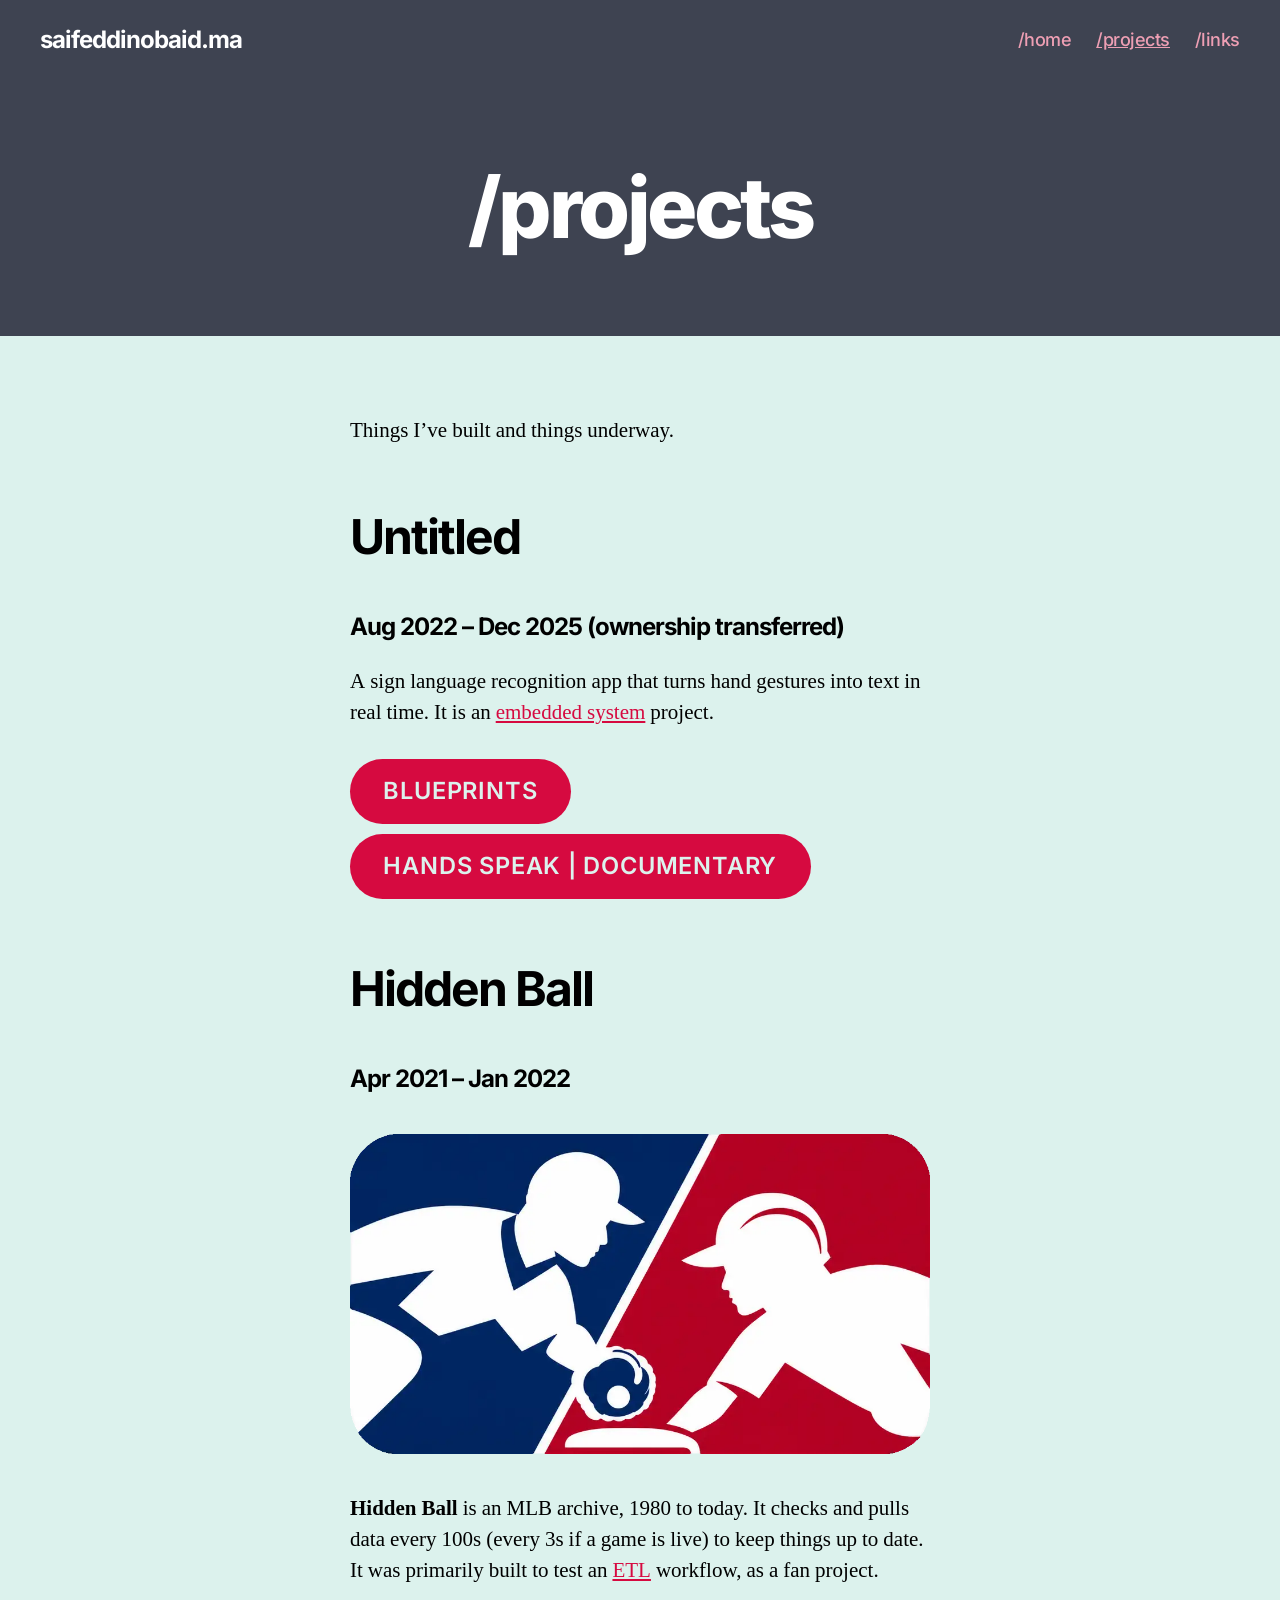
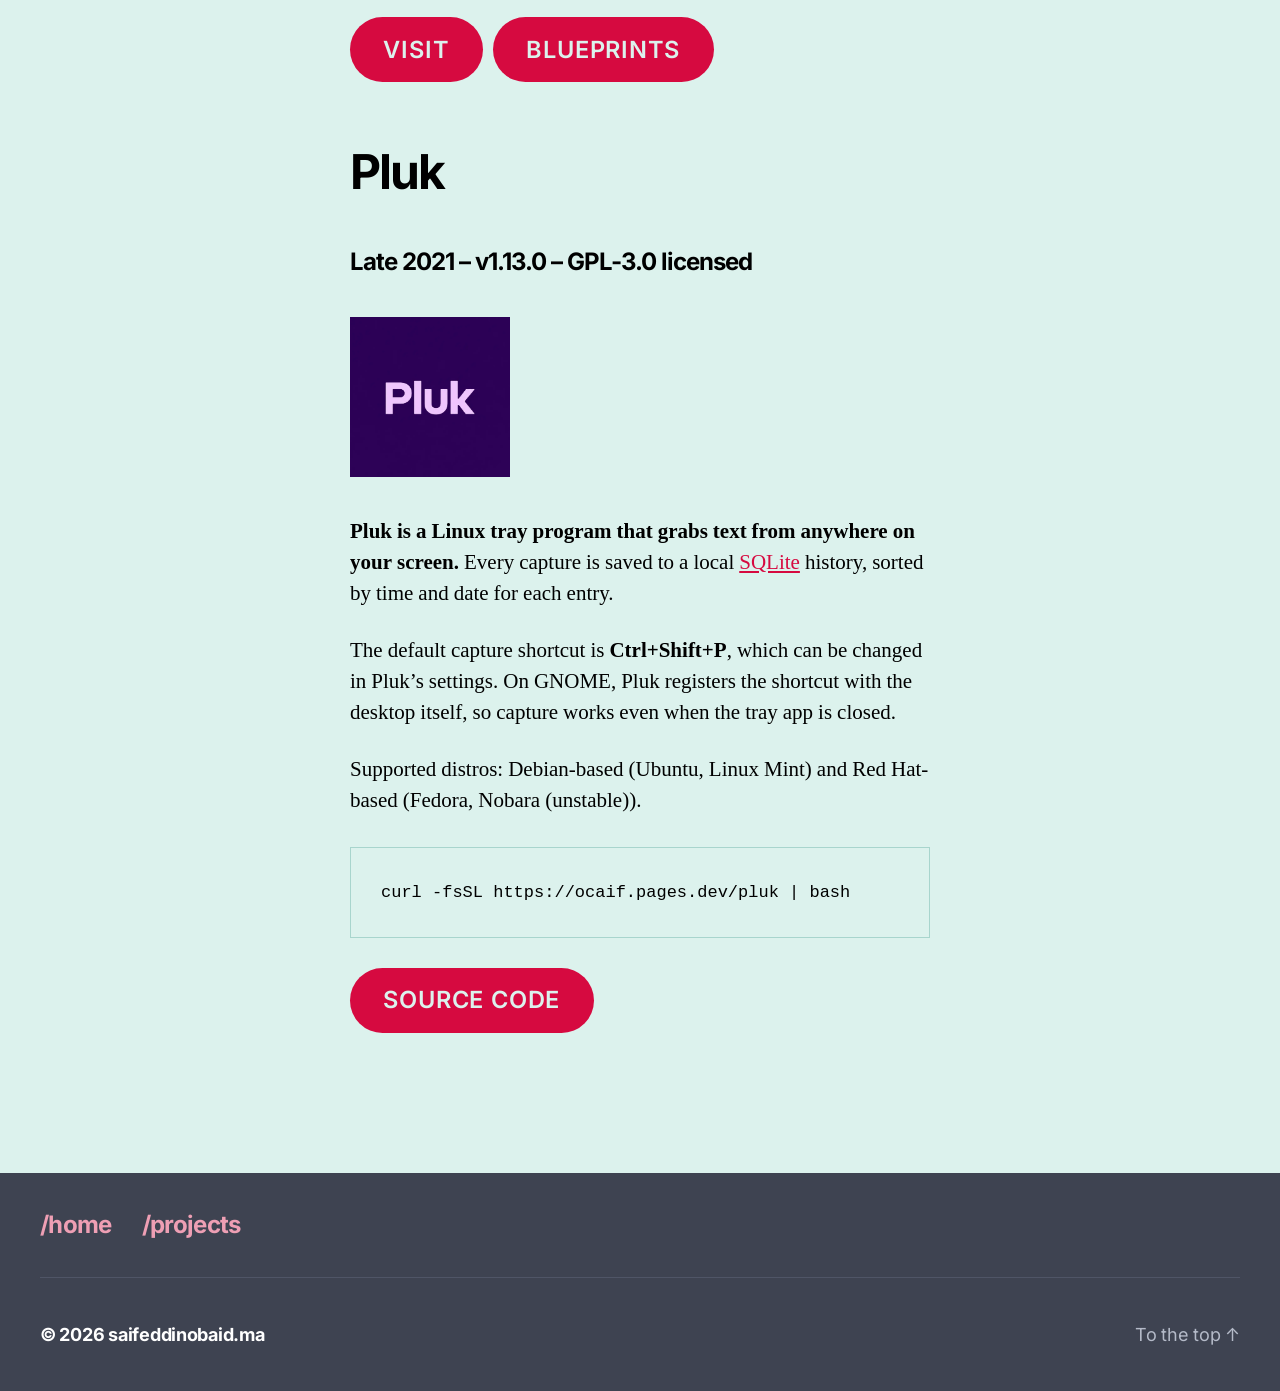
==== projects/index.html @ 9b4e9ee8 "Update index.html" ====
<!DOCTYPE html>

<html class="no-js" lang="en-US">

	<head>

		<meta charset="UTF-8">
		<meta name="viewport" content="width=device-width, initial-scale=1.0" >
		<meta name="description" content="Things osaif has built and things underway.">

		<title>/projects &#8211; osaif</title>

		<link rel="icon" type="image/webp" href="../assets/logo.webp">
		<link rel="apple-touch-icon" href="../assets/logo.webp">

		<link rel="stylesheet" href="../assets/tt/style.css" media="all">
		<link rel="stylesheet" href="../assets/tt/inline.css">
		<link rel="stylesheet" href="../assets/tt/extras.css">
		<link rel="stylesheet" href="../assets/tt/print.css" media="print">
		<script src="../assets/tt/index.js" defer></script>
		<script>document.documentElement.className = document.documentElement.className.replace( 'no-js', 'js' );</script>

	</head>

	<body class="wp-singular page-template-default page custom-background singular missing-post-thumbnail has-no-pagination not-showing-comments footer-top-visible">

		<a class="skip-link screen-reader-text" href="#site-content">Skip to the content</a>
		<header id="site-header" class="header-footer-group" role="banner">

			<div class="header-inner section-inner">

				<div class="header-titles-wrapper">

					<div class="header-titles">

						<div class="site-title faux-heading"><a href="/">saifeddinobaid.ma</a></div>
					</div><!-- .header-titles -->

					<button class="toggle nav-toggle mobile-nav-toggle" data-toggle-target=".menu-modal" data-toggle-body-class="showing-menu-modal" aria-expanded="false" data-set-focus=".close-nav-toggle">
						<span class="toggle-inner">
							<span class="toggle-icon">
								<svg class="svg-icon" aria-hidden="true" role="img" focusable="false" xmlns="http://www.w3.org/2000/svg" width="26" height="7" viewbox="0 0 26 7"><path fill-rule="evenodd" d="M332.5,45 C330.567003,45 329,43.4329966 329,41.5 C329,39.5670034 330.567003,38 332.5,38 C334.432997,38 336,39.5670034 336,41.5 C336,43.4329966 334.432997,45 332.5,45 Z M342,45 C340.067003,45 338.5,43.4329966 338.5,41.5 C338.5,39.5670034 340.067003,38 342,38 C343.932997,38 345.5,39.5670034 345.5,41.5 C345.5,43.4329966 343.932997,45 342,45 Z M351.5,45 C349.567003,45 348,43.4329966 348,41.5 C348,39.5670034 349.567003,38 351.5,38 C353.432997,38 355,39.5670034 355,41.5 C355,43.4329966 353.432997,45 351.5,45 Z" transform="translate(-329 -38)" /></svg>
							</span>
							<span class="toggle-text">Menu</span>
						</span>
					</button><!-- .nav-toggle -->

				</div><!-- .header-titles-wrapper -->

				<div class="header-navigation-wrapper">

					<nav class="primary-menu-wrapper" aria-label="Horizontal" role="navigation">

						<ul class="primary-menu reset-list-style">

							<li class="page_item"><a href="/">/home</a></li>
							<li class="page_item current_page_item current-menu-item"><a href="/projects/" aria-current="page">/projects</a></li>
							<li class="page_item"><a href="/media/">/links</a></li>

						</ul>

					</nav><!-- .primary-menu-wrapper -->

				</div><!-- .header-navigation-wrapper -->

			</div><!-- .header-inner -->

		</header><!-- #site-header -->


<div class="menu-modal cover-modal header-footer-group" data-modal-target-string=".menu-modal">

	<div class="menu-modal-inner modal-inner">

		<div class="menu-wrapper section-inner">

			<div class="menu-top">

				<button class="toggle close-nav-toggle fill-children-current-color" data-toggle-target=".menu-modal" data-toggle-body-class="showing-menu-modal" aria-expanded="false" data-set-focus=".menu-modal">
					<span class="toggle-text">Close Menu</span>
					<svg class="svg-icon" aria-hidden="true" role="img" focusable="false" xmlns="http://www.w3.org/2000/svg" width="16" height="16" viewbox="0 0 16 16"><polygon fill="" fill-rule="evenodd" points="6.852 7.649 .399 1.195 1.445 .149 7.899 6.602 14.352 .149 15.399 1.195 8.945 7.649 15.399 14.102 14.352 15.149 7.899 8.695 1.445 15.149 .399 14.102" /></svg>
				</button><!-- .nav-toggle -->

				<nav class="mobile-menu" aria-label="Mobile" role="navigation">

					<ul class="modal-menu reset-list-style">

						<li class="page_item"><div class="ancestor-wrapper"><a href="/">/home</a></div></li>
						<li class="page_item current_page_item current-menu-item"><div class="ancestor-wrapper"><a href="/projects/" aria-current="page">/projects</a></div></li>
						<li class="page_item"><div class="ancestor-wrapper"><a href="/media/">/links</a></div></li>

					</ul>

				</nav>

			</div><!-- .menu-top -->

			<div class="menu-bottom">
			</div><!-- .menu-bottom -->

		</div><!-- .menu-wrapper -->

	</div><!-- .menu-modal-inner -->

</div><!-- .menu-modal -->

<main id="site-content" role="main">

<article class="page type-page status-publish hentry" id="post-projects">

<header class="entry-header has-text-align-center header-footer-group">

	<div class="entry-header-inner section-inner medium">

		<h1 class="entry-title">/projects</h1>
	</div><!-- .entry-header-inner -->

</header><!-- .entry-header -->

	<div class="post-inner thin ">

		<div class="entry-content">

<p class="wp-block-paragraph">Things I&#8217;ve built and things underway.</p>

<h2 class="wp-block-heading" id="untitled">Untitled</h2>

<h5 class="wp-block-heading">Aug 2022 &#8211; Dec 2025 (ownership transferred)</h5>

<p class="wp-block-paragraph">A sign language recognition app that turns hand gestures into text in real time. It is an <a href="https://en.wikipedia.org/wiki/Embedded_system" target="_blank" rel="noreferrer noopener">embedded system</a> project.</p>

<div class="wp-block-buttons">
<div class="wp-block-button"><a class="wp-block-button__link wp-element-button" href="../assets/f/B.html">Blueprints</a></div>
<div class="wp-block-button"><a class="wp-block-button__link wp-element-button" href="https://youtu.be/bDA9YrBLFKk" target="_blank" rel="noreferrer noopener">Hands Speak | Documentary</a></div>
</div>

<h2 class="wp-block-heading" id="hidden-ball">Hidden Ball</h2>

<h5 class="wp-block-heading">Apr 2021 &#8211; Jan 2022</h5>

<figure class="wp-block-image size-large"><img decoding="async" width="1016" height="561" src="../assets/hiddenball.webp" alt="Hidden Ball" /></figure>

<p class="wp-block-paragraph"><strong>Hidden Ball</strong> is an MLB archive, 1980 to today. It checks and pulls data every 100s (every 3s if a game is live) to keep things up to date. It was primarily built to test an <a href="https://en.wikipedia.org/wiki/Extract,_transform,_load" target="_blank" rel="noreferrer noopener">ETL</a> workflow, as a fan project.</p>

<div class="wp-block-buttons">
<div class="wp-block-button"><a class="wp-block-button__link wp-element-button" href="https://hiddenball.pages.dev/" target="_blank" rel="noreferrer noopener">Visit</a></div>
<div class="wp-block-button"><a class="wp-block-button__link wp-element-button" href="../assets/hb/728829.html">Blueprints</a></div>
</div>

<h2 class="wp-block-heading" id="pluk">Pluk</h2>

<h5 class="wp-block-heading">Late 2021 &#8211; v1.13.0 &#8211; GPL-3.0 licensed</h5>

<figure class="wp-block-image size-large" style="text-align:center"><img decoding="async" width="1019" height="1019" src="../assets/pluk.webp" alt="Pluk" style="width:16rem;max-width:100%;height:auto" /></figure>

<p class="wp-block-paragraph"><strong>Pluk is a Linux tray program that grabs text from anywhere on your screen.</strong> Every capture is saved to a local <a href="https://en.wikipedia.org/wiki/SQLite" target="_blank" rel="noreferrer noopener">SQLite</a> history, sorted by time and date for each entry.</p>

<p class="wp-block-paragraph">The default capture shortcut is <strong>Ctrl+Shift+P</strong>, which can be changed in Pluk&#8217;s settings. On GNOME, Pluk registers the shortcut with the desktop itself, so capture works even when the tray app is closed.</p>

<p class="wp-block-paragraph">Supported distros: Debian-based (Ubuntu, Linux Mint) and Red Hat-based (Fedora, Nobara (unstable)).</p>

<pre class="wp-block-code"><code>curl -fsSL https://ocaif.pages.dev/pluk | bash</code></pre>

<div class="wp-block-buttons">
<div class="wp-block-button"><a class="wp-block-button__link wp-element-button" href="../assets/c/Pluk-1.13.0.zip">Source code</a></div>
</div>

		</div><!-- .entry-content -->

	</div><!-- .post-inner -->

	<div class="section-inner">
	</div><!-- .section-inner -->

</article><!-- .post -->

</main><!-- #site-content -->


	<div class="footer-nav-widgets-wrapper header-footer-group">

		<div class="footer-inner section-inner">

			<div class="footer-top has-footer-menu">

				<nav aria-label="Footer" role="navigation" class="footer-menu-wrapper">

					<ul class="footer-menu reset-list-style">
						<li class="menu-item"><a href="/">/home</a></li>
						<li class="menu-item"><a href="/projects/">/projects</a></li>
					</ul>

				</nav><!-- .site-nav -->

			</div><!-- .footer-top -->

		</div><!-- .footer-inner -->

	</div><!-- .footer-nav-widgets-wrapper -->


			<footer id="site-footer" role="contentinfo" class="header-footer-group">

				<div class="section-inner">

					<div class="footer-credits">

						<p class="footer-copyright">&copy;
							2026							<a href="/">saifeddinobaid.ma</a>
						</p><!-- .footer-copyright -->

					</div><!-- .footer-credits -->

					<a class="to-the-top" href="#site-header">
						<span class="to-the-top-long">
							To the top <span class="arrow" aria-hidden="true">&uarr;</span>						</span><!-- .to-the-top-long -->
						<span class="to-the-top-short">
							Up <span class="arrow" aria-hidden="true">&uarr;</span>						</span><!-- .to-the-top-short -->
					</a>

				</div><!-- .section-inner -->

			</footer><!-- #site-footer -->

	</body>
</html>
---- assets/tt/style.css ----
/*
Theme Name: Twenty Twenty
Text Domain: twentytwenty
Version: 1.7
Requires at least: 4.7
Requires PHP: 5.2.4
Description: Our default theme for 2020 is designed to take full advantage of the flexibility of the block editor. Organizations and businesses have the ability to create dynamic landing pages with endless layouts using the group and column blocks. The centered content column and fine-tuned typography also makes it perfect for traditional blogs. Complete editor styles give you a good idea of what your content will look like, even before you publish. You can give your site a personal touch by changing the background colors and the accent color in the Customizer. The colors of all elements on your site are automatically calculated based on the colors you pick, ensuring a high, accessible color contrast for your visitors.
Tags: blog, one-column, custom-background, custom-colors, custom-logo, custom-menu, editor-style, featured-images, footer-widgets, full-width-template, rtl-language-support, sticky-post, theme-options, threaded-comments, translation-ready, block-patterns, block-styles, wide-blocks, accessibility-ready
Author: the WordPress team
Author URI: https://wordpress.org/
Theme URI: https://wordpress.org/themes/twentytwenty/
License: GNU General Public License v2 or later
License URI: http://www.gnu.org/licenses/gpl-2.0.html

All files, unless otherwise stated, are released under the GNU General Public
License version 2.0 (http://www.gnu.org/licenses/gpl-2.0.html)

This theme, like WordPress, is licensed under the GPL.
Use it to make something cool, have fun, and share what you've learned
with others.
*/

/*--------------------------------------------------------------
>>> TABLE OF CONTENTS:
----------------------------------------------------------------

	0. 	CSS Reset
	1. 	Document Setup
	2. 	Element Base
	3. 	Helper Classes
	4. 	Site Header
	5. 	Menu Modal
	6. 	Search Modal
	7. 	Page Templates
		a. 	Template: Cover Template
		c. 	Template: Full Width
	8.  Post: Archive
	9.  Post: Single
	10. Blocks
	11. Entry Content
	12. Comments
	13. Site Pagination
	14. Error 404
	15. Widgets
	16. Site Footer
	17. Media Queries

----------------------------------------------------------------------------- */


/* -------------------------------------------------------------------------- */

/*	0. CSS Reset
/* -------------------------------------------------------------------------- */


html,
body {
	border: none;
	margin: 0;
	padding: 0;
}

h1,
h2,
h3,
h4,
h5,
h6,
p,
blockquote,
address,
big,
cite,
code,
em,
font,
img,
small,
strike,
sub,
sup,
li,
ol,
ul,
fieldset,
form,
label,
legend,
button,
table,
caption,
tr,
th,
td {
	border: none;
	font-size: inherit;
	line-height: inherit;
	margin: 0;
	padding: 0;
	text-align: inherit;
}

blockquote::before,
blockquote::after {
	content: "";
}


/* -------------------------------------------------------------------------- */

/*	1. Document Setup
/* -------------------------------------------------------------------------- */


html {
	font-size: 62.5%; /* 1rem = 10px */
	scroll-behavior: smooth;
}

@media (prefers-reduced-motion: reduce) {
	html {
		scroll-behavior: auto;
	}
}

body {
	background: #f5efe0;
	box-sizing: border-box;
	color: #000;
	font-family: -apple-system, BlinkMacSystemFont, "Helvetica Neue", Helvetica, sans-serif;
	font-size: 1.8rem;
	letter-spacing: -0.015em;
	text-align: left;
}

@supports ( font-variation-settings: normal ) {

	body {
		font-family: "Inter var", -apple-system, BlinkMacSystemFont, "Helvetica Neue", Helvetica, sans-serif;
	}
}

*,
*::before,
*::after {
	box-sizing: inherit;
	-webkit-font-smoothing: antialiased;
	word-break: break-word;
	word-wrap: break-word;
}

#site-content {
	overflow: hidden;
}


/* Clearing ---------------------------------- */

.group::after,
.entry-content::after {
	clear: both;
	content: "";
	display: block;
}


/* Base Transitions -------------------------- */

a,
path {
	transition: all 0.15s linear;
}


/* Screen Reader Text ------------------------ */

.screen-reader-text {
	border: 0;
	clip: rect(1px, 1px, 1px, 1px);
	-webkit-clip-path: inset(50%);
	clip-path: inset(50%);
	height: 1px;
	margin: -1px;
	overflow: hidden;
	padding: 0;
	position: absolute !important;
	width: 1px;
	word-wrap: normal !important;
	word-break: normal;
}

.screen-reader-text:focus {
	background-color: #f1f1f1;
	border-radius: 3px;
	box-shadow: 0 0 2px 2px rgba(0, 0, 0, 0.6);
	clip: auto !important;
	-webkit-clip-path: none;
	clip-path: none;
	color: #21759b;
	display: block;
	font-size: 0.875rem;
	font-weight: 700;
	height: auto;
	right: 5px;
	line-height: normal;
	padding: 15px 23px 14px;
	text-decoration: none;
	top: 5px;
	width: auto;
	z-index: 100000;
}


/* Skip Link --------------------------------- */

.skip-link {
	left: -9999rem;
	top: 2.5rem;
	z-index: 999999999;
	text-decoration: underline;
}

.skip-link:focus {
	display: block;
	left: 6px;
	top: 7px;
	font-size: 14px;
	font-weight: 600;
	text-decoration: none;
	line-height: normal;
	padding: 15px 23px 14px;
	z-index: 100000;
	right: auto;
}


/* Fonts ------------------------------------- */

/*
 * Chrome renders extra-wide &nbsp; characters for the Hoefler Text font.
 * This results in a jumping cursor when typing in both the classic editor and
 * block editor. The following font-face override fixes the issue by manually
 * inserting a custom font that includes just a Hoefler Text space replacement
 * for that character instead.
 */
@font-face {
	font-family: NonBreakingSpaceOverride;
	src: url([data-uri]) format("woff2"), url([data-uri]) format("woff");
}

/* ----------------------------------------------
Inter variable font. Usage:

@supports (font-variation-settings: normal) {
	html { font-family: 'Inter var', sans-serif; }
}
---------------------------------------------- */

@font-face {
	font-family: "Inter var";
	font-weight: 100 900; /* stylelint-disable-line font-weight-notation */
	font-style: normal;
	font-display: swap;
	src: url(./fonts/inter/Inter-upright-var.woff2) format("woff2");
}

@font-face {
	font-family: "Inter var";
	font-weight: 100 900; /* stylelint-disable-line font-weight-notation */
	font-style: italic;
	font-display: swap;
	src: url(./fonts/inter/Inter-italic-var.woff2) format("woff2");
}


/* Accessibility Settings -------------------- */

@media ( prefers-reduced-motion: reduce ) {

	* {
		animation-duration: 0s !important;
		transition-duration: 0s !important;
	}
}


/* -------------------------------------------------------------------------- */

/*	2. Element Base
/* ---------------------------------------------*---------------------------- */


main {
	display: block;
}

h1,
h2,
h3,
h4,
h5,
h6,
.faux-heading {
	font-feature-settings: "lnum";
	font-variant-numeric: lining-nums;
	font-weight: 700;
	letter-spacing: -0.0415625em;
	line-height: 1.25;
	margin: 3.5rem 0 2rem;
}

h1,
.heading-size-1 {
	font-size: 3.6rem;
	font-weight: 800;
	line-height: 1.138888889;
}

h2,
.heading-size-2 {
	font-size: 3.2rem;
}

h3,
.heading-size-3 {
	font-size: 2.8rem;
}

h4,
.heading-size-4 {
	font-size: 2.4rem;
}

h5,
.heading-size-5 {
	font-size: 2.1rem;
}

h6,
.heading-size-6 {
	font-size: 1.6rem;
	letter-spacing: 0.03125em;
	text-transform: uppercase;
}

p {
	line-height: 1.5;
	margin: 0 0 1em 0;
}

em,
i,
q,
dfn {
	font-style: italic;
}

em em,
em i,
i em,
i i,
cite em,
cite i {
	font-weight: bolder;
}

big {
	font-size: 1.2em;
}

small {
	font-size: 0.75em;
}

b,
strong {
	font-weight: 700;
}

ins {
	text-decoration: underline;
}

sub,
sup {
	font-size: 75%;
	line-height: 0;
	position: relative;
	vertical-align: baseline;
}

sup {
	top: -0.5em;
}

sub {
	bottom: -0.25em;
}

abbr,
acronym {
	cursor: help;
}

address {
	line-height: 1.5;
	margin: 0 0 2rem 0;
}

hr {
	border-style: solid;
	border-width: 0.1rem 0 0 0;
	border-color: #dcd7ca;
	margin: 4rem 0;
}

.entry-content hr,
hr.styled-separator {
	background: linear-gradient(to left, currentColor calc(50% - 16px), transparent calc(50% - 16px), transparent calc(50% + 16px), currentColor calc(50% + 16px));
	background-color: transparent !important;
	border: none;
	height: 0.1rem;
	overflow: visible;
	position: relative;
}

.entry-content hr:not(.has-background),
hr.styled-separator {
	color: #6d6d6d;
}

.entry-content hr::before,
.entry-content hr::after,
hr.styled-separator::before,
hr.styled-separator::after {
	background: currentColor;
	content: "";
	display: block;
	height: 1.6rem;
	position: absolute;
	top: calc(50% - 0.8rem);
	transform: rotate(22.5deg);
	width: 0.1rem;
}

.entry-content hr::before,
hr.styled-separator::before {
	left: calc(50% - 0.5rem);
}

.entry-content hr::after,
hr.styled-separator::after {
	right: calc(50% - 0.5rem);
}

a {
	color: #cd2653;
	text-decoration: underline;
}

a:hover,
a:focus {
	text-decoration: none;
}


/* Lists ------------------------------------- */

ul,
ol {
	margin: 0 0 3rem 3rem;
}

ul {
	list-style: disc;
}

ul ul {
	list-style: circle;
}

ul ul ul {
	list-style: square;
}

ol {
	list-style: decimal;
}

ol ol {
	list-style: lower-alpha;
}

ol ol ol {
	list-style: lower-roman;
}

li {
	line-height: 1.5;
	margin: 0.5rem 0 0 2rem;
}

li > ul,
li > ol {
	margin: 1rem 0 0 2rem;
}

.reset-list-style,
.reset-list-style ul,
.reset-list-style ol {
	list-style: none;
	margin: 0;
}

.reset-list-style li {
	margin: 0;
}

dt,
dd {
	line-height: 1.5;
}

dt {
	font-weight: 700;
}

dt + dd {
	margin-top: 0.5rem;
}

dd + dt {
	margin-top: 1.5rem;
}


/* Quotes ------------------------------------ */

blockquote {
	border-color: #cd2653;
	border-style: solid;

	/*rtl:ignore*/
	border-width: 0 0 0 0.2rem;
	color: inherit;
	font-size: 1em;
	margin: 4rem 0;

	/*rtl:ignore*/
	padding: 0.5rem 0 0.5rem 2rem;
}

cite {
	color: #6d6d6d;
	font-size: 1.4rem;
	font-style: normal;
	font-weight: 600;
	line-height: 1.25;
}

blockquote cite {
	display: block;
	margin: 2rem 0 0 0;
}

blockquote p:last-child {
	margin: 0;
}


/* Code -------------------------------------- */

code,
kbd,
pre,
samp {
	font-family: monospace;
	font-size: 0.9em;
	padding: 0.4rem 0.6rem;
}

code,
kbd,
samp {
	background: rgba(0, 0, 0, 0.075);
	border-radius: 0.2rem;
}

pre {
	border: 0.1rem solid #dcd7ca;
	line-height: 1.5;
	margin: 4rem 0;
	overflow: auto;
	padding: 3rem 2rem;
	text-align: left;
}

pre code {
	background: transparent;
	padding: 0;
}


/* Media ------------------------------------- */

figure {
	display: block;
	margin: 0;
}

iframe {
	display: block;
	max-width: 100%;
}

video {
	display: block;
}

svg,
img,
embed,
object {
	display: block;
	height: auto;
	max-width: 100%;
}

figcaption,
.wp-caption-text {
	color: #6d6d6d;
	display: block;
	font-size: 1.5rem;
	font-weight: 500;
	line-height: 1.2;
	margin-top: 1.5rem;
}

figcaption a,
.wp-caption-text a {
	color: inherit;
}

blockquote.instagram-media,
iframe.instagram-media {
	margin: auto !important;
}


/* GALLERIES */

.gallery {
	display: flex;
	flex-wrap: wrap;
	margin: 3em 0 3em -0.8em;
	width: calc(100% + 1.6em);
}

.gallery-item {
	margin: 0.8em 0;
	padding: 0 0.8em;
	width: 100%;
}

.gallery-caption {
	display: block;
	margin-top: 0.8em;
}


/* Inputs ------------------------------------ */

fieldset {
	border: 0.2rem solid #dcd7ca;
	padding: 2rem;
}

legend {
	font-size: 0.85em;
	font-weight: 700;
	padding: 0 1rem;
}

label {
	display: block;
	font-size: 1.6rem;
	font-weight: 400;
	margin: 0 0 0.5rem 0;
}

label.inline,
input[type="checkbox"] + label {
	display: inline;
	font-weight: 400;
	margin-left: 0.5rem;
}

input[type="checkbox"] {
	-webkit-appearance: none;
	-moz-appearance: none;
	position: relative;
	top: 2px;
	display: inline-block;
	margin: 0;
	width: 1.5rem;
	min-width: 1.5rem;
	height: 1.5rem;
	background: #fff;
	border-radius: 0;
	border-style: solid;
	border-width: 0.1rem;
	border-color: #dcd7ca;
	box-shadow: none;
	cursor: pointer;
}

input[type="checkbox"]:checked::before {
	/* Use the "Yes" SVG Dashicon */
	content: url("data:image/svg+xml;utf8,%3Csvg%20xmlns%3D%27http%3A%2F%2Fwww.w3.org%2F2000%2Fsvg%27%20viewBox%3D%270%200%2020%2020%27%3E%3Cpath%20d%3D%27M14.83%204.89l1.34.94-5.81%208.38H9.02L5.78%209.67l1.34-1.25%202.57%202.4z%27%20fill%3D%27%23000000%27%2F%3E%3C%2Fsvg%3E");
	position: absolute;
	display: inline-block;
	margin: -0.1875rem 0 0 -0.25rem;
	height: 1.75rem;
	width: 1.75rem;
}

input,
textarea,
button,
.button,
.faux-button,
.wp-block-button__link,
.wp-block-file__button {
	font-family: -apple-system, BlinkMacSystemFont, "Helvetica Neue", Helvetica, sans-serif;
	line-height: 1;
}

@supports ( font-variation-settings: normal ) {

	input,
	textarea,
	button,
	.button,
	.faux-button,
	.faux-button.more-link,
	.wp-block-button__link,
	.wp-block-file__button {
		font-family: "Inter var", -apple-system, BlinkMacSystemFont, "Helvetica Neue", Helvetica, sans-serif;
	}
}

input,
textarea {
	border-color: #dcd7ca;
	color: #000;
}

code,
input[type="url"],
input[type="email"],
input[type="tel"] {

	/*rtl:ignore*/
	direction: ltr;
}

input[type="text"],
input[type="password"],
input[type="email"],
input[type="url"],
input[type="date"],
input[type="month"],
input[type="time"],
input[type="datetime"],
input[type="datetime-local"],
input[type="week"],
input[type="number"],
input[type="search"],
input[type="tel"],
input[type="color"],
textarea {
	-webkit-appearance: none;
	-moz-appearance: none;
	background: #fff;
	border-radius: 0;
	border-style: solid;
	border-width: 0.1rem;
	box-shadow: none;
	display: block;
	font-size: 1.6rem;
	letter-spacing: -0.015em;
	margin: 0;
	max-width: 100%;
	padding: 1.5rem 1.8rem;
	width: 100%;
}

select {
	font-size: 1em;
}

textarea {
	height: 12rem;
	line-height: 1.5;
	width: 100%;
}

input::-webkit-input-placeholder {
	line-height: normal;
}

input:-ms-input-placeholder {
	line-height: normal;
}

input::-moz-placeholder {
	line-height: revert; /* Reset to the value from the user-agent stylesheet. */
}

input[type="search"]::-webkit-search-decoration,
input[type="search"]::-webkit-search-cancel-button,
input[type="search"]::-webkit-search-results-button,
input[type="search"]::-webkit-search-results-decoration {
	display: none;
}

button,
.button,
.faux-button,
.wp-block-button__link,
.wp-block-file .wp-block-file__button,
input[type="button"],
input[type="reset"],
input[type="submit"] {
	-webkit-appearance: none;
	-moz-appearance: none;
	background: #cd2653;
	border: none;
	border-radius: 0;
	color: #fff;
	cursor: pointer;
	display: inline-block;
	font-size: 1.5rem;
	font-weight: 600;
	letter-spacing: 0.0333em;
	line-height: 1.25;
	margin: 0;
	opacity: 1;
	padding: 1.1em 1.44em;
	text-align: center;
	text-decoration: none;
	text-transform: uppercase;
	transition: opacity 0.15s linear;
}

button:focus,
button:hover,
.button:focus,
.button:hover,
.faux-button:focus,
.faux-button:hover,
.wp-block-button .wp-block-button__link:focus,
.wp-block-button .wp-block-button__link:hover,
.wp-block-file .wp-block-file__button:focus,
.wp-block-file .wp-block-file__button:hover,
input[type="button"]:focus,
input[type="button"]:hover,
input[type="reset"]:focus,
input[type="reset"]:hover,
input[type="submit"]:focus,
input[type="submit"]:hover {
	text-decoration: underline;
}

input[type="text"]:focus,
input[type="email"]:focus,
input[type="url"]:focus,
input[type="password"]:focus,
input[type="number"]:focus,
input[type="tel"]:focus,
input[type="range"]:focus,
input[type="date"]:focus,
input[type="month"]:focus,
input[type="week"]:focus,
input[type="time"]:focus,
input[type="datetime"]:focus,
input[type="datetime-local"]:focus,
input[type="color"]:focus,
textarea:focus {
	border-color: currentColor;
}

input[type="search"]:focus {
	outline: thin dotted;
	outline-offset: -4px;
}

/* Tables ------------------------------------ */

table {
	border: 0.1rem solid #dcd7ca;
	border-collapse: collapse;
	border-spacing: 0;
	empty-cells: show;
	font-size: 1.6rem;
	margin: 4rem 0;
	max-width: 100%;
	overflow: hidden;
	width: 100%;
}

.alignleft > table {
	margin: 0;
}

.alignright > table {
	margin: 0;
}

th,
td {
	border: 0.1rem solid #dcd7ca;
	line-height: 1.4;
	margin: 0;
	overflow: visible;
	padding: 0.5em;
}

caption {
	background: #dcd7ca;
	font-weight: 600;
	padding: 0.5em;
	text-align: center;
}

thead {
	vertical-align: bottom;
	white-space: nowrap;
}

th {
	font-weight: 700;
}


/* -------------------------------------------------------------------------- */

/*	3. Helper Classes
/* -------------------------------------------------------------------------- */


/* Layout ------------------------------------ */

.no-margin {
	margin: 0;
}

.no-padding {
	padding: 0;
}

.screen-height {
	min-height: 100vh;
}

.admin-bar .screen-height {
	min-height: calc(100vh - 32px);
}

@media (max-width: 782px) {

	.admin-bar .screen-height {
		min-height: calc(100vh - 46px);
	}
}

.screen-width {
	position: relative;
	left: calc(50% - 50vw);
	width: 100vw;
}

/* Sections ---------------------------------- */

section {
	padding: 5rem 0;
	width: 100%;
}

.section-inner {
	margin-left: auto;
	margin-right: auto;
	max-width: 120rem;
	width: calc(100% - 4rem);
}

.section-inner.max-percentage {
	width: 100%;
}

.section-inner.thin {
	max-width: 58rem;
}

.section-inner.small {
	max-width: 80rem;
}

.section-inner.medium {
	max-width: 100rem;
}

.section-inner.no-margin {
	margin: 0;
}


/* Toggles ----------------------------------- */

.toggle {
	-moz-appearance: none;
	-webkit-appearance: none;
	color: inherit;
	cursor: pointer;
	font-family: inherit;
	position: relative;
	-webkit-touch-callout: none;
	-webkit-user-select: none;
	-khtml-user-select: none;
	-moz-user-select: none;
	-ms-user-select: none;
	text-align: inherit;
	user-select: none;
}

button.toggle {
	background: none;
	border: none;
	box-shadow: none;
	border-radius: 0;
	font-size: inherit;
	font-weight: 400;
	letter-spacing: inherit;
	padding: 0;
	text-transform: none;
}

/* Hiding and Showing ------------------------ */

.js .show-js {
	display: block !important;
}

.js .hide-js {
	display: none !important;
}

.no-js .show-no-js {
	display: block !important;
}

.no-js .hide-no-js {
	display: none !important;
}


/* Typography -------------------------------- */

.font-size-xl {
	font-size: 1.25em;
}

.font-size-xs {
	font-size: 0.8em;
}

.no-select {
	-webkit-touch-callout: none;
	-webkit-user-select: none;
	-moz-user-select: none;
	-ms-user-select: none;
	user-select: none;
}


/* Colors ------------------------------------ */

/* COLOR */

.color-accent,
.color-accent-hover:focus,
.color-accent-hover:hover {
	color: #cd2653;
}

/* BACKGROUND COLOR */

.bg-accent,
.bg-accent-hover:focus,
.bg-accent-hover:hover {
	background-color: #cd2653;
}

/* BORDER COLOR */

.border-color-accent,
.border-color-accent-hover:focus,
.border-color-accent-hover:hover {
	border-color: #cd2653;
}

/* FILL COLOR */

.fill-children-accent,
.fill-children-accent * {
	fill: #cd2653;
}

.fill-children-current-color,
.fill-children-current-color * {
	fill: currentColor;
}


/* Opacity ----------------------------------- */

.opacity-0 {
	opacity: 0;
}

.opacity-5 {
	opacity: 0.05;
}

.opacity-10 {
	opacity: 0.1;
}

.opacity-15 {
	opacity: 0.15;
}

.opacity-20 {
	opacity: 0.2;
}

.opacity-25 {
	opacity: 0.25;
}

.opacity-30 {
	opacity: 0.3;
}

.opacity-35 {
	opacity: 0.35;
}

.opacity-40 {
	opacity: 0.4;
}

.opacity-45 {
	opacity: 0.45;
}

.opacity-50 {
	opacity: 0.5;
}

.opacity-55 {
	opacity: 0.55;
}

.opacity-60 {
	opacity: 0.6;
}

.opacity-65 {
	opacity: 0.65;
}

.opacity-70 {
	opacity: 0.7;
}

.opacity-75 {
	opacity: 0.75;
}

.opacity-80 {
	opacity: 0.8;
}

.opacity-85 {
	opacity: 0.85;
}

.opacity-90 {
	opacity: 0.9;
}

.blend-mode-exclusion {
	mix-blend-mode: exclusion;
}

.blend-mode-hue {
	mix-blend-mode: hue;
}

.blend-mode-saturation {
	mix-blend-mode: saturation;
}

.blend-mode-color {
	mix-blend-mode: color;
}

.blend-mode-luminosity {
	mix-blend-mode: luminosity;
}


/* Image Classes ----------------------------- */

.bg-image {
	background-position: center;
	background-repeat: no-repeat;
	background-size: cover;
}

.bg-attachment-fixed {
	background-attachment: fixed;
}

@supports ( -webkit-overflow-scrolling: touch ) {

	.bg-attachment-fixed {
		background-attachment: scroll;
	}
}

@media ( prefers-reduced-motion: reduce ) {

	.bg-attachment-fixed {
		background-attachment: scroll;
	}
}

.wp-block-image.is-resized {
	margin-left: auto;
	margin-right: auto;
}

/* Search Form ------------------------------- */

.search-form {
	align-items: stretch;
	display: flex;
	flex-wrap: nowrap;
	margin: 0 0 -0.8rem -0.8rem;
}

.search-form .search-field,
.search-form .search-submit {
	margin: 0 0 0.8rem 0.8rem;
}

.search-form label {
	align-items: stretch;
	display: flex;
	font-size: inherit;
	margin: 0;
	width: 100%;
}

.search-form .search-field {
	width: 100%;
}

.search-form .search-submit {
	flex-shrink: 0;
}

.search-form .search-submit:focus,
.search-form .search-submit:hover {
	text-decoration: none;
}


/* Social Icons ------------------------------ */

ul.social-icons {
	display: flex;
	flex-wrap: wrap;
	margin: -0.9rem 0 0 -0.9rem;
	width: calc(100% + 0.9rem);
}

ul.social-icons li {
	margin: 0.9rem 0 0 0.9rem;
}

.social-icons a {
	align-items: center;
	background: #cd2653;
	border-radius: 50%;
	color: #fff;
	display: flex;
	height: 4.4rem;
	justify-content: center;
	padding: 0;
	text-decoration: none;
	transition: transform 0.15s ease-in-out;
	width: 4.4rem;
}

.social-icons a:focus,
.social-icons a:hover {
	transform: scale(1.1);
	text-decoration: none;
}


/* Cover Modals ------------------------------ */

.cover-modal {
	display: none;
	-ms-overflow-style: none;
	overflow: -moz-scrollbars-none;
}

.cover-modal::-webkit-scrollbar {
	display: none !important;
}

.cover-modal.show-modal {
	display: block;
	cursor: pointer;
}

.cover-modal.show-modal > * {
	cursor: default;
}


/* -------------------------------------------------------------------------- */

/*	4.	Site Header
/* -------------------------------------------------------------------------- */


#site-header {
	background: #fff;
	position: relative;
}

.header-inner {
	max-width: 168rem;
	padding: 3.15rem 0;
	z-index: 100;
}

/* Header Titles ----------------------------- */

.header-titles-wrapper {
	align-items: center;
	display: flex;
	justify-content: center;
	padding: 0 4rem;
	text-align: center;
}

body:not(.enable-search-modal) .header-titles-wrapper {
	justify-content: flex-start;
	padding-left: 0;
	text-align: left;
}

.site-title,
.site-logo,
.site-description {
	margin: 0;
}

.site-title {
	font-size: 2.1rem;
	font-weight: 600;
	line-height: 1;
}

.site-title a {
	color: inherit;
	display: block;
	text-decoration: none;
}

.site-title a:hover,
.site-title a:focus {
	text-decoration: underline;
}

.site-description {
	margin-top: 1rem;
	color: #6d6d6d;
	font-size: 1.8rem;
	font-weight: 500;
	display: none;
	letter-spacing: -0.0311em;
	transition: all 0.15s linear;
}

.site-logo a,
.site-logo img {
	display: block;
}

.header-titles .site-logo .site-logo {
	margin: 0;
}

.site-logo img {
	max-height: 6rem;
	margin: 0 auto;
	width: auto;
}

body:not(.enable-search-modal) .site-logo img {
	margin: 0;
}

/* Overlay Header ---------------------------- */

.overlay-header #site-header {
	background: transparent;
	margin: 0;
	position: absolute;
	left: 0;
	right: 0;
	top: 0;
	z-index: 2;
}

.overlay-header .header-inner {
	color: #fff;
}

.overlay-header .site-description,
.overlay-header .toggle {
	color: inherit;
}

.overlay-header .header-inner .toggle-wrapper::before {
	background-color: currentColor;
	opacity: 0.25;
}

.admin-bar.overlay-header #site-header {
	top: 32px;
}

@media (max-width: 782px) {

	.admin-bar.overlay-header #site-header {
		top: 46px;
	}
}

/* Header Navigation ------------------------- */

.header-navigation-wrapper {
	display: none;
}

/* Header Toggles ---------------------------- */

.header-toggles {
	display: none;
}

.header-inner .toggle {
	align-items: center;
	display: flex;
	overflow: visible;
	padding: 0 2rem;
}

.header-inner .toggle svg {
	display: block;
	position: relative;
	z-index: 1;
}

.header-inner .toggle path {
	fill: currentColor;
}

.toggle-inner {
	display: flex;
	justify-content: center;
	height: 2.3rem;
	position: relative;
}

.toggle-icon {
	display: block;
	overflow: hidden;
}

.toggle-inner .toggle-text {
	color: #6d6d6d;
	font-size: 1rem;
	font-weight: 600;
	position: absolute;
	top: calc(100% + 0.5rem);
	width: auto;
	white-space: nowrap;
	word-break: break-all;
}

.overlay-header .toggle-text {
	color: inherit;
}

.header-inner .toggle:focus .toggle-text,
.header-inner .toggle:hover .toggle-text {
	text-decoration: underline;
}

/* Search Toggle ----------------------------- */

.search-toggle {
	position: absolute;
	bottom: 0;
	left: 0;
	top: 0;
}

.search-toggle .toggle-icon,
.search-toggle svg {
	height: 2.5rem;
	max-width: 2.3rem;
	width: 2.3rem;
}

/* Navigation Toggle ------------------------- */

.nav-toggle {
	position: absolute;
	bottom: 0;
	right: 0;
	top: 0;
	width: 6.6rem;
}

.nav-toggle .toggle-icon,
.nav-toggle svg {
	height: 0.8rem;
	width: 2.6rem;
}

.nav-toggle .toggle-inner {
	padding-top: 0.8rem;
}

/* Primary Menu ---------------------------- */

.primary-menu-wrapper {
	display: none;
}

ul.primary-menu {
	display: flex;
	font-size: 1.8rem;
	font-weight: 500;
	letter-spacing: -0.0277em;
	flex-wrap: wrap;
	justify-content: flex-end;
	margin: -0.8rem 0 0 -1.6rem;
}

.primary-menu .icon {
	display: block;
	height: 0.7rem;
	position: absolute;
	pointer-events: none;
	transform: rotate(-45deg);
	width: 1.3rem;
}

.primary-menu .icon::before,
.primary-menu .icon::after {
	content: "";
	display: block;
	background-color: currentColor;
	position: absolute;
	bottom: calc(50% - 0.1rem);
	left: 0;
}

.primary-menu .icon::before {
	height: 0.9rem;
	width: 0.2rem;
}

.primary-menu .icon::after {
	height: 0.2rem;
	width: 0.9rem;
}

.primary-menu li {
	font-size: inherit;
	line-height: 1.25;
	position: relative;
}

.primary-menu > li {
	margin: 0.8rem 0 0 1.6rem;
}

.primary-menu > li.menu-item-has-children > a {
	padding-right: 2rem;
}

.primary-menu > li > .icon {
	right: -0.5rem;
	top: calc(50% - 0.4rem);
}

.primary-menu a {
	color: inherit;
	display: block;
	line-height: 1.2;
	text-decoration: none;
	word-break: normal;
	word-wrap: normal;
}

.primary-menu a:hover,
.primary-menu a:focus,
.primary-menu .current_page_ancestor {
	text-decoration: underline;
}

.primary-menu li.current-menu-item > a,
.primary-menu li.current-menu-item > .link-icon-wrapper > a {
	text-decoration: underline;
}

.primary-menu li.current-menu-item > a:hover,
.primary-menu li.current-menu-item > .link-icon-wrapper > a:hover,
.primary-menu li.current-menu-item > a:focus,
.primary-menu li.current-menu-item > .link-icon-wrapper > a:focus {
	text-decoration: none;
}

/* SUB MENU */

.primary-menu ul {
	background: #000;
	border-radius: 0.4rem;
	color: #fff;
	font-size: 1.7rem;
	opacity: 0;
	padding: 1rem 0;
	position: absolute;
	right: 9999rem;
	top: calc(100% + 2rem);
	transition: opacity 0.15s linear, transform 0.15s linear, right 0s 0.15s;
	transform: translateY(0.6rem);
	width: 20rem;
	z-index: 1;
}

.primary-menu li.menu-item-has-children:hover > ul,
.primary-menu li.menu-item-has-children:focus > ul,
.primary-menu li.menu-item-has-children.focus > ul {
	right: 0;
	opacity: 1;
	transform: translateY(0);
	transition: opacity 0.15s linear, transform 0.15s linear;
}

.primary-menu ul::before,
.primary-menu ul::after {
	content: "";
	display: block;
	position: absolute;
	bottom: 100%;
}

.primary-menu ul::before {
	height: 2rem;
	left: 0;
	right: 0;
}

.primary-menu ul::after {
	border: 0.8rem solid transparent;
	border-bottom-color: #000;
	right: 1.8rem;
}

.primary-menu ul a {
	background: transparent;
	border: none;
	color: inherit;
	display: block;
	padding: 1rem 2rem;
	transition: background-color 0.15s linear;
	width: 100%;
}

.primary-menu ul li.menu-item-has-children > a {
	padding-right: 4.5rem;
}

.primary-menu ul li.menu-item-has-children .icon {
	position: absolute;
	right: 1.5rem;
	top: calc(50% - 0.5rem);
}

/* DEEP DOWN */

.primary-menu ul ul {
	top: -1rem;
}

.primary-menu ul li.menu-item-has-children:hover > ul,
.primary-menu ul li.menu-item-has-children:focus > ul,
.primary-menu ul li.menu-item-has-children.focus > ul {
	right: calc(100% + 2rem);
}

.primary-menu ul ul::before {
	bottom: 0;
	height: auto;
	left: auto;
	right: -2rem;
	top: 0;
	width: 2rem;
}

.primary-menu ul ul::after {
	border-bottom-color: transparent;

	/*rtl:ignore*/
	border-left-color: #000;
	bottom: auto;
	right: -1.6rem;
	top: 2rem;
}

.rtl .primary-menu ul ul::after {
	transform: rotate(180deg);
}

/*
 * Enable nav submenu expansion with tapping on arrows on large-viewport
 * touch interfaces (e.g. tablets or laptops with touch screens).
 * These rules are supported by all browsers (>IE11) and when JS is disabled.
 */
@media (any-pointer: coarse) {

	.primary-menu > li.menu-item-has-children > a {
		padding-right: 0;
		margin-right: 2rem;
	}

	.primary-menu ul li.menu-item-has-children > a {
		margin-right: 4.5rem;
		padding-right: 0;
		width: unset;
	}

}

/* Repeat previous rules for IE11 (when JS enabled for polyfill). */
body.touch-enabled .primary-menu > li.menu-item-has-children > a {
	padding-right: 0;
	margin-right: 2rem;
}

body.touch-enabled .primary-menu ul li.menu-item-has-children > a {
	margin-right: 4.5rem;
	padding-right: 0;
	width: unset;
}

/* -------------------------------------------------------------------------- */

/*	5. Menu Modal
/* -------------------------------------------------------------------------- */


.menu-modal {
	background: #fff;
	display: none;
	opacity: 0;
	overflow-y: auto;
	overflow-x: hidden;
	position: fixed;
	bottom: 0;
	left: -99999rem;
	right: 99999rem;
	top: 0;
	transition: opacity 0.25s ease-in, left 0s 0.25s, right 0s 0.25s;
	z-index: 99;
}

.admin-bar .menu-modal {
	top: 32px;
}

@media (max-width: 782px) {

	.admin-bar .menu-modal {
		top: 46px;
	}
}

.menu-modal.show-modal {
	display: flex;
}

.menu-modal.active {
	left: 0;
	opacity: 1;
	right: 0;
	transition: opacity 0.25s ease-out;
}

.menu-modal-inner {
	background: #fff;
	display: flex;
	justify-content: stretch;
	overflow: auto;
	-ms-overflow-style: auto;
	width: 100%;
}

.menu-wrapper {
	display: flex;
	flex-direction: column;
	justify-content: space-between;
	position: relative;
}

button.close-nav-toggle {
	align-items: center;
	display: flex;
	font-size: 1.6rem;
	font-weight: 500;
	justify-content: flex-end;
	padding: 3.1rem 0;
	width: 100%;
}

button.close-nav-toggle svg {
	height: 1.6rem;
	width: 1.6rem;
}

button.close-nav-toggle .toggle-text {
	margin-right: 1.6rem;
}

.menu-modal .menu-top {
	flex-shrink: 0;
}


/* Main Menu --------------------------------- */

.modal-menu {
	position: relative;
	left: calc(50% - 50vw);
	width: 100vw;
}

.modal-menu li {
	border-color: #dedfdf;
	border-style: solid;
	border-width: 0.1rem 0 0 0;
	display: flex;
	flex-wrap: wrap;
	line-height: 1;
	justify-content: flex-start;
	margin: 0;
}

.modal-menu > li > a,
.modal-menu > li > .ancestor-wrapper > a {
	font-size: 2rem;
	font-weight: 700;
	letter-spacing: -0.0375em;
}

.modal-menu > li:last-child {
	border-bottom-width: 0.1rem;
}

.modal-menu .ancestor-wrapper {
	display: flex;
	justify-content: space-between;
	width: 100%;
}

.modal-menu a {
	display: block;
	padding: 2rem 2.5rem;
	text-decoration: none;
	width: 100%;
}

.modal-menu a:focus,
.modal-menu a:hover,
.modal-menu li.current-menu-item > .ancestor-wrapper > a,
.modal-menu li.current_page_ancestor > .ancestor-wrapper > a {
	text-decoration: underline;
}

button.sub-menu-toggle {
	border-left: 0.1rem solid #dedfdf;
	flex-shrink: 0;
	margin: 1rem 0;
	padding: 0 2.5rem;
}

button.sub-menu-toggle svg {
	height: 0.9rem;
	transition: transform 0.15s linear;
	width: 1.5rem;
}

button.sub-menu-toggle.active svg {
	transform: rotate(180deg);
}

.modal-menu ul {
	display: none;
	margin: 0;
	width: 100%;
}

.modal-menu ul li {
	border-left-width: 1rem;
}

.modal-menu ul li a {
	color: inherit;
	font-weight: 500;
}

/* Main menu animation ----------------------- */

.menu-wrapper .menu-item {
	position: relative;
}

.menu-wrapper .active {
	display: block;
}

.menu-wrapper.is-toggling {
	pointer-events: none;
}

.menu-wrapper.is-toggling .menu-item {
	position: absolute;
	top: 0;
	left: 0;
	margin: 0;
	width: 100%;
}

.menu-wrapper.is-toggling .menu-bottom .social-menu .menu-item {
	width: auto;
}

.menu-wrapper.is-animating .menu-item,
.menu-wrapper.is-animating .toggling-target {
	transition-duration: 250ms;
}

.menu-wrapper.is-animating .menu-item {
	transition-property: transform;
}

.menu-wrapper.is-toggling .toggling-target {
	display: block;
	position: absolute;
	top: 0;
	left: 0;
	opacity: 1;
}

.menu-wrapper.is-toggling .toggling-target.active {
	opacity: 0;
}

.menu-wrapper.is-animating.is-toggling .toggling-target {
	display: block;
	transition-property: opacity;
	opacity: 0;
}

.menu-wrapper.is-animating.is-toggling .toggling-target.active {
	opacity: 1;
}

.menu-wrapper.is-toggling .modal-menu > li:last-child li {
	border-top-color: transparent;
	border-bottom-width: 0.1rem;
}

@media (prefers-reduced-motion: reduce) {

	.menu-wrapper.is-animating .menu-item,
	.menu-wrapper.is-animating .toggling-target {
		transition-duration: 1ms !important;
	}

}


/* Expanded Menu ----------------------------- */

.expanded-menu {
	display: none;
}

.mobile-menu {
	display: block;
}


/* Menu Bottom ------------------------------- */

.menu-bottom {
	flex-shrink: 0;
	padding: 4rem 0;
}

.menu-bottom nav {
	width: 100%;
}

.menu-copyright {
	display: none;
	font-size: 1.6rem;
	font-weight: 500;
	margin: 0;
}

.menu-copyright a:focus,
.menu-copyright a:hover {
	text-decoration: underline;
}

.menu-bottom .social-menu {
	justify-content: center;
}


/* -------------------------------------------------------------------------- */

/*	6. Search Modal
/* -------------------------------------------------------------------------- */


.search-modal {
	background: rgba(0, 0, 0, 0.2);
	display: none;
	opacity: 0;
	position: fixed;
	bottom: 0;
	left: -9999rem;
	top: 0;
	transition: opacity 0.2s linear, left 0s 0.2s linear;
	width: 100%;
	z-index: 999;
}

.admin-bar .search-modal.active {
	top: 32px;
}

@media (max-width: 782px) {

	.admin-bar .search-modal.active {
		top: 46px;
	}
}

.search-modal-inner {
	background: #fff;
	transform: translateY(-100%);
	transition: transform 0.15s linear, box-shadow 0.15s linear;
}

.search-modal-inner .section-inner {
	display: flex;
	justify-content: space-between;
	max-width: 168rem;
}

.search-modal.active {
	left: 0;
	opacity: 1;
	transition: opacity 0.2s linear;
}

.search-modal.active .search-modal-inner {
	box-shadow: 0 0 2rem 0 rgba(0, 0, 0, 0.08);
	transform: translateY(0);
	transition: transform 0.25s ease-in-out, box-shadow 0.1s 0.25s linear;
}

button.search-untoggle {
	align-items: center;
	display: flex;
	flex-shrink: 0;
	justify-content: center;
	margin-right: -2.5rem;
	padding: 0 2.5rem;
}

.search-modal button.search-untoggle {
	color: inherit;
}

.search-modal.active .search-untoggle {
	animation: popIn both 0.3s 0.2s;
}

.search-untoggle svg {
	height: 1.5rem;
	transition: transform 0.15s ease-in-out;
	width: 1.5rem;
}

.search-untoggle:focus svg,
.search-untoggle:hover svg {
	transform: scale(1.15);
}


/* Modal Search Form ------------------------- */

.search-modal form {
	margin: 0;
	position: relative;
	width: 100%;
}

.search-modal .search-field {
	background: none;
	border: none;
	border-radius: 0;
	color: inherit;
	font-size: 2rem;
	letter-spacing: -0.0277em;
	height: 8.4rem;
	margin: 0 0 0 -2rem;
	max-width: calc(100% + 2rem);
	padding: 0 0 0 2rem;
	width: calc(100% + 2rem);
}

.search-modal .search-field::-webkit-input-placeholder {
	color: inherit;
}

.search-modal .search-field:-ms-input-placeholder {
	color: inherit;
}

.search-modal .search-field::-moz-placeholder {
	color: inherit;
	line-height: 4;
}

.search-modal .search-submit {
	position: absolute;
	right: -9999rem;
	top: 50%;
	transform: translateY(-50%);
}

.search-modal .search-submit:focus {
	right: 0;
}


/* -------------------------------------------------------------------------- */

/*	7a. Template: Cover Template
/* -------------------------------------------------------------------------- */


.cover-header {
	display: flex;
	overflow: hidden;
}

.cover-header-inner-wrapper {
	display: flex;
	position: relative;
	flex-direction: column;
	justify-content: flex-end;
	width: 100%;
}

.cover-header-inner {
	padding: 10rem 0 5rem 0;
	width: 100%;
}

.cover-color-overlay,
.cover-color-overlay::before {
	position: absolute;
	bottom: 0;
	left: 0;
	right: 0;
	top: 0;
}

.cover-color-overlay::before {
	background: currentColor;
	content: "";
	display: block;
}

.cover-header .entry-header {
	position: relative;
	width: 100%;
	z-index: 1;
}

.cover-header .entry-header * {
	color: #fff;
}

body.template-cover .entry-header {
	background: transparent;
	padding: 0;
}

.cover-header h1,
.cover-header h2,
.cover-header h3,
.cover-header h4,
.cover-header h5,
.cover-header h6,
.cover-header .faux-heading {
	color: inherit;
}

.cover-header .entry-header a {
	color: inherit;
}

/* To The Content ---------------------------- */

.to-the-content-wrapper {
	position: absolute;
	left: 0;
	right: 0;
	top: calc(100% + 0.5rem);
}

.to-the-content {
	align-items: center;
	display: flex;
	justify-content: center;
	height: 4rem;
	text-decoration: none;
}

.to-the-content svg {
	height: 2rem;
	transition: transform 0.15s linear;
	transform: translateY(0);
	width: 1.767rem;
}

.to-the-content:focus svg,
.to-the-content:hover svg {
	transform: translateY(20%);
}


/* -------------------------------------------------------------------------- */

/*	7c. Template: Full Width
/* -------------------------------------------------------------------------- */


body.template-full-width .entry-content > *:not(.alignwide):not(.alignfull):not(.alignleft):not(.alignright):not(.is-style-wide),
body.template-full-width [class*="__inner-container"] > *:not(.alignwide):not(.alignfull):not(.alignleft):not(.alignright):not(.is-style-wide) {
	max-width: 120rem;
}

body.template-full-width .entry-content .alignleft,
body.template-full-width .entry-content .alignright {
	position: static;
}

body.template-full-width .entry-content .alignleft,
body.template-full-width [class*="wp-block"].alignwide [class*="__inner-container"] > .alignleft,
body.template-full-width [class*="wp-block"].alignwide [class*="__inner-container"] > p .alignleft,
body.template-full-width [class*="wp-block"].alignwide [class*="__inner-container"] > .wp-block-image .alignleft {

	/*rtl:ignore*/
	margin-left: 0;
	position: static;
}

body.template-full-width .entry-content > .alignleft,
body.template-full-width [class*="wp-block"].alignfull:not(.has-background) [class*="__inner-container"] > .alignleft,
body.template-full-width [class*="wp-block"].alignfull:not(.has-background) [class*="__inner-container"] > p .alignleft,
body.template-full-width [class*="wp-block"].alignfull:not(.has-background) [class*="__inner-container"] > .wp-block-image .alignleft {

	/*rtl:ignore*/
	margin-left: 2rem;
	position: static;
}

body.template-full-width .entry-content .alignright,
body.template-full-width [class*="wp-block"].alignwide [class*="__inner-container"] > .alignright,
body.template-full-width [class*="wp-block"].alignwide [class*="__inner-container"] > p .alignright,
body.template-full-width [class*="wp-block"].alignwide [class*="__inner-container"] > .wp-block-image .alignright {

	/*rtl:ignore*/
	margin-right: 0;
	position: static;
}

body.template-full-width .entry-content > .alignright,
body.template-full-width [class*="wp-block"].alignfull:not(.has-background) [class*="__inner-container"] > .alignright,
body.template-full-width [class*="wp-block"].alignfull:not(.has-background) [class*="__inner-container"] > p .alignright,
body.template-full-width [class*="wp-block"].alignfull:not(.has-background) [class*="__inner-container"] > .wp-block-image .alignright {

	/*rtl:ignore*/
	margin-right: 2rem;
	position: static;
}


/* -------------------------------------------------------------------------- */

/*	8. Post: Archive
/* -------------------------------------------------------------------------- */


/* Archive Header ---------------------------- */

.archive-header {
	background-color: #fff;
	padding: 4rem 0;
}

.reduced-spacing .archive-header {
	padding-bottom: 2rem;
}

.archive-title {
	font-size: 2.4rem;
	font-weight: 700;
	letter-spacing: -0.026666667em;
	margin: 0;
}

.archive-subtitle p:last-child {
	margin-bottom: 0;
}


/* Posts ------------------------------------- */

body:not(.singular) main > article:first-of-type {
	padding: 4rem 0 0;
}


/* Search Results ---------------------------- */

.no-search-results-form {
	padding-top: 5rem;
}


/* -------------------------------------------------------------------------- */

/*	9. Post: Single
/* -------------------------------------------------------------------------- */


/* Post Header ------------------------------- */

.singular .entry-header {
	background-color: #fff;
	padding: 4rem 0;
}

.entry-categories {
	line-height: 1.25;
	margin-bottom: 2rem;
}

.entry-categories-inner {
	justify-content: center;
	display: flex;
	flex-wrap: wrap;
	margin: -0.5rem 0 0 -1rem;
}

.entry-categories a {
	border-bottom: 0.15rem solid currentColor;
	font-size: 1.4rem;
	font-weight: 700;
	letter-spacing: 0.036666667em;
	margin: 0.5rem 0 0 1rem;
	text-decoration: none;
	text-transform: uppercase;
}

.entry-categories a:focus,
.entry-categories a:hover {
	border-bottom-color: transparent;
}

h1.entry-title,
h2.entry-title {
	margin: 0;
}

.entry-title a {
	color: inherit;
	text-decoration: none;
}

.entry-title a:focus,
.entry-title a:hover {
	text-decoration: underline;
}

.intro-text {
	margin-top: 2rem;
}

.singular .intro-text {
	font-size: 2rem;
	letter-spacing: -0.0315em;
	line-height: 1.4;
}

/* POST META */

.post-meta-single-top .post-meta {
	justify-content: center;
}

.post-meta-wrapper {
	margin-top: 2rem;
	margin-right: auto;
	margin-left: auto;
	max-width: 58rem;
	width: 100%;
}

.post-meta {
	color: #6d6d6d;
	display: flex;
	flex-wrap: wrap;
	font-size: 1.5rem;
	font-weight: 500;
	list-style: none;
	margin: -1rem 0 0 -2rem;
}

.post-meta li {
	flex-shrink: 0;
	letter-spacing: -0.016875em;
	margin: 1rem 0 0 2rem;
	max-width: calc(100% - 2rem);
}

.post-meta a {
	color: inherit;
	text-decoration: none;
}

.post-meta a:focus,
.post-meta a:hover {
	text-decoration: underline;
}

.post-meta .meta-wrapper {
	align-items: center;
	display: flex;
	flex-wrap: nowrap;
}

.post-meta .meta-icon {
	flex-shrink: 0;
	margin-right: 1rem;
}

.sticky .post-sticky {
	color: inherit;
}

.post-meta .post-author .meta-icon svg {
	width: 1.6rem;
	height: 1.8rem;
}

.post-meta .post-categories .meta-icon svg {
	width: 1.8rem;
	height: 1.7rem;
}

.post-meta .post-comment-link .meta-icon svg {
	width: 1.8rem;
	height: 1.8rem;
}

.post-meta .post-date .meta-icon svg {
	width: 1.7rem;
	height: 1.8rem;
}

.post-meta .post-edit .meta-icon svg {
	width: 1.8rem;
	height: 1.8rem;
}

.post-meta .post-sticky .meta-icon svg {
	width: 1.5rem;
	height: 1.8rem;
}

.post-meta .post-tags .meta-icon svg {
	width: 1.8rem;
	height: 1.8rem;
}

.post-meta svg * {
	fill: currentColor;
}


/* Featured Media ---------------------------- */

.featured-media {
	margin-top: 5rem;
	position: relative;
}

.singular .featured-media {
	margin-top: 0;
}

.singular .featured-media-inner {
	position: relative;
	left: calc(50% - 50vw);
	width: 100vw;
}

.singular .featured-media::before {
	background: #fff;
	content: "";
	display: block;
	position: absolute;
	bottom: 50%;
	left: 0;
	right: 0;
	top: 0;
}

.featured-media img {
	margin: 0 auto;
}

.featured-media figcaption {
	margin: 1.5rem auto 0 auto;
	text-align: center;
	width: calc(100% - 5rem);
}

.post-inner {
	padding-top: 5rem;
}

.reduced-spacing.missing-post-thumbnail .post-inner {
	padding-top: 0;
}


/* Post Footer ------------------------------- */

/* POST NAV LINKS */

.post-nav-links {
	border-radius: 0.4rem;
	display: flex;
	font-size: 0.9em;
	font-weight: 600;
	line-height: 1;
	margin: 3em auto 0 auto;
	padding: 0;
	width: calc(100% - 4rem);
	max-width: 58rem;
}

.post-nav-links > span.label {
	padding: 1em 0;
}

.post-nav-links > * {
	padding: 1em 0.75em;
}

/* POST META BOTTOM */

.post-meta-wrapper.post-meta-single-bottom {
	margin-top: 3rem;
}


/* Author Bio -------------------------------- */

.author-bio {
	margin-top: 4rem;
	margin-right: auto;
	margin-left: auto;
	max-width: 58rem;
	width: 100%;
}

.hide-avatars .author-bio {
	padding-left: 0;
}

.author-bio .author-title-wrapper {
	align-items: center;
	display: flex;
	margin: 0 0 1rem 0;
}

.author-bio .avatar {
	border-radius: 50%;
	margin-right: 1.5rem;
	height: 5rem;
	width: 5rem;
}

.hide-avatars img.avatar {
	display: none;
}

.author-bio p:last-child {
	margin-bottom: 0;
}

.author-bio .author-title {
	margin: 0;
}

.author-bio .author-link {
	display: block;
	font-size: 1.6rem;
	font-weight: 600;
	margin-top: 1em;
	text-decoration: none;
}

.author-bio .author-link:focus,
.author-bio .author-link:hover {
	text-decoration: underline;
}


/* Single Pagination ------------------------- */

.pagination-single {
	font-size: 1.8rem;
	margin-top: 5rem;
}

.pagination-single-inner {
	display: flex;
	flex-direction: column;
}

.pagination-single hr:first-child {
	margin: 0 0 2.8rem 0;
}

.pagination-single hr:last-child {
	margin: 2.8rem 0 0.8rem 0;
}

.pagination-single a {
	align-items: baseline;
	display: flex;
	font-weight: 600;
	letter-spacing: -0.0275em;
	text-decoration: none;
	flex: 1;
}

.pagination-single a + a {
	margin-top: 1rem;
}

.pagination-single a .arrow {
	margin-right: 1rem;
}

.pagination-single a:focus .title,
.pagination-single a:hover .title {
	text-decoration: underline;
}


/* -------------------------------------------------------------------------- */

/*	10. Blocks
/* -------------------------------------------------------------------------- */


/* Block Colors ------------------------------ */

.has-text-color a {
	color: inherit;
}

/* CUSTOM COLORS */

:root .has-accent-color {
	color: #cd2653;
}

:root .has-accent-background-color {
	background-color: #cd2653;
	color: #fff;
}

:root .has-primary-color {
	color: #000;
}

:root .has-primary-background-color {
	background-color: #000;
	color: #f5efe0;
}

:root .has-secondary-color {
	color: #6d6d6d;
}

:root .has-secondary-background-color {
	background-color: #6d6d6d;
	color: #fff;
}

:root .has-subtle-background-color {
	color: #dcd7ca;
}

:root .has-subtle-background-background-color {
	background-color: #dcd7ca;
	color: #000;
}

:root .has-background-color {
	color: #f5efe0;
}

:root .has-background-background-color {
	background-color: #f5efe0;
	color: #000;
}


/* Block Typography Classes ------------------ */

.has-text-align-left {

	/*rtl:ignore*/
	text-align: left;
}

.has-text-align-center {
	text-align: center;
}

.has-text-align-right {
	text-align: right;
}

.has-drop-cap:not(:focus)::first-letter {
	color: #cd2653;
	font-family: -apple-system, BlinkMacSystemFont, "Helvetica Neue", Helvetica, sans-serif;
	font-size: 5.1em;
	font-weight: 800;
	margin: 0.05em 0.1em 0 0;
}

.has-drop-cap:not(:focus)::first-letter::after {
	content: "";
	display: table;
	clear: both;
}

.has-drop-cap:not(:focus)::after {
	padding: 0;
}


/* Block Font Families ----------------------- */

.has-drop-cap:not(:focus)::first-letter,
.entry-content .wp-block-archives,
.entry-content .wp-block-categories,
.entry-content .wp-block-cover-image,
.entry-content .wp-block-latest-comments,
.entry-content .wp-block-latest-posts,
.entry-content .wp-block-pullquote,
.entry-content .wp-block-quote.is-large,
.entry-content .wp-block-quote.is-style-large {
	font-family: -apple-system, BlinkMacSystemFont, "Helvetica Neue", Helvetica, sans-serif;
}

@supports ( font-variation-settings: normal ) {

	.has-drop-cap:not(:focus)::first-letter,
	.entry-content .wp-block-archives,
	.entry-content .wp-block-categories,
	.entry-content .wp-block-latest-posts,
	.entry-content .wp-block-latest-comments,
	.entry-content .wp-block-cover-image p,
	.entry-content .wp-block-pullquote {
		font-family: "Inter var", -apple-system, BlinkMacSystemFont, "Helvetica Neue", Helvetica, sans-serif;
	}
}

/* Block Font Sizes -------------------------- */

.entry-content .has-small-font-size {
	font-size: 0.842em;
}

.entry-content .has-normal-font-size,
.entry-content .has-regular-font-size {
	font-size: 1em;
}

.entry-content .has-medium-font-size {
	font-size: 1.1em;
	line-height: 1.45;
}

.entry-content .has-large-font-size {
	font-size: 1.25em;
	line-height: 1.4;
}

.entry-content .has-larger-font-size {
	font-size: 1.5em;
	line-height: 1.3;
}


/* Block: Base Margins ----------------------- */

*[class*="_inner-container"] > *:first-child {
	margin-top: 0;
}

*[class*="_inner-container"] > *:last-child {
	margin-bottom: 0;
}

.wp-block-archives:not(.alignwide):not(.alignfull),
.wp-block-categories:not(.alignwide):not(.alignfull),
.wp-block-code,
.wp-block-columns:not(.alignwide):not(.alignfull),
.wp-block-cover:not(.alignwide):not(.alignfull):not(.alignleft):not(.alignright):not(.aligncenter),
.wp-block-embed:not(.alignwide):not(.alignfull):not(.alignleft):not(.alignright):not(.aligncenter),
.wp-block-gallery:not(.alignwide):not(.alignfull):not(.alignleft):not(.alignright):not(.aligncenter),
.wp-block-group:not(.has-background):not(.alignwide):not(.alignfull),
.wp-block-image:not(.alignwide):not(.alignfull):not(.alignleft):not(.alignright):not(.aligncenter),
.wp-block-latest-comments:not(.aligncenter):not(.alignleft):not(.alignright),
.wp-block-latest-posts:not(.aligncenter):not(.alignleft):not(.alignright),
.wp-block-media-text:not(.alignwide):not(.alignfull),
.wp-block-preformatted,
.wp-block-pullquote:not(.alignwide):not(.alignfull):not(.alignleft):not(.alignright),
.wp-block-quote,
.wp-block-quote.is-large,
.wp-block-quote.is-style-large,
.wp-block-verse,
.wp-block-video:not(.alignwide):not(.alignfull) {
	margin-bottom: 3rem;
	margin-top: 3rem;
}


/* Block: Shared Nesting Alignment Resets ---- */

[class*="__inner-container"] .wp-block-group:not(.alignfull):not(.alignwide):not(.alignleft):not(.alignright),
[class*="__inner-container"] .wp-block-cover:not(.alignfull):not(.alignwide):not(.alignleft):not(.alignright) {
	margin-left: auto;
	margin-right: auto;
	max-width: 58rem;
}


/* Block: Shared Widget Styles --------------- */

.wp-block-archives,
.wp-block-categories,
.wp-block-latest-posts,
.wp-block-latest-comments {
	list-style: none;
	margin-left: 0;
}

.wp-block-archives ul,
.wp-block-categories ul,
.wp-block-latest-posts ul,
.wp-block-latest-comments ul {
	list-style: none;
}

.entry-content .wp-block-archives > li,
.entry-content .wp-block-categories > li,
.entry-content .wp-block-latest-posts > li,
.entry-content .wp-block-latest-comment > li {
	margin-left: 0;
}

.entry-content .wp-block-archives > li:last-child,
.entry-content .wp-block-categories > li:last-child,
.entry-content .wp-block-latest-posts > li:last-child,
.entry-content .wp-block-latest-comment > li:last-child {
	margin-bottom: 0;
}

.entry-content .wp-block-archives *,
.entry-content .wp-block-categories *,
.entry-content .wp-block-latest-posts *,
.entry-content .wp-block-latest-comments * {
	font-family: inherit;
}

.entry-content .wp-block-archives li,
.entry-content .wp-block-categories li,
.entry-content .wp-block-latest-posts li {
	color: #6d6d6d;
}

.wp-block-archives a,
.wp-block-categories a,
.wp-block-latest-posts a,
.wp-block-latest-comments a {
	font-weight: 700;
	text-decoration: none;
}

.wp-block-archives a:hover,
.wp-block-categories a:hover,
.wp-block-latest-posts a:hover,
.wp-block-latest-comments a:hover,
.wp-block-archives a:focus,
.wp-block-categories a:focus,
.wp-block-latest-posts a:focus,
.wp-block-latest-comments a:focus {
	text-decoration: underline;
}

.wp-block-latest-posts a,
.wp-block-latest-comments__comment-meta {
	font-weight: 700;
	letter-spacing: -0.025em;
	line-height: 1.25;
}

.wp-block-latest-comments__comment-date,
.wp-block-latest-posts__post-date {
	color: #6d6d6d;
	font-size: 0.7em;
	font-weight: 600;
	letter-spacing: normal;
	margin-top: 0.15em;
}


/* Block: Shared Media Styles ---------------- */

.wp-block-embed figcaption,
.wp-block-image figcaption {
	color: #6d6d6d;
	font-size: 1.4rem;
	margin-bottom: 0;
	margin-top: 1.5rem;
}

/* Block: Audio ------------------------------ */

.wp-block-audio audio {
	width: 100%;
}

/* Block: Button ----------------------------- */

.wp-block-button {
	margin: 3rem 0;
}

.wp-block-button.is-style-outline {
	color: #cd2653;
}

.is-style-outline .wp-block-button__link:not(.has-text-color) {
	color: inherit;
}

.is-style-outline .wp-block-button__link {
	padding: calc(1.1em - 0.2rem) calc(1.44em - 0.2rem);
}

/* Block: Columns ---------------------------- */

.wp-block-columns.alignfull,
.alignfull:not(.has-background) .wp-block-columns {
	padding-left: 2rem;
	padding-right: 2rem;
}

.wp-block-column {
	margin-bottom: 3.2rem;
}

.wp-block-column > *:first-child {
	margin-top: 0;
}

.wp-block-column > *:last-child {
	margin-bottom: 0;
}

/* Block: Cover ------------------------------ */

.wp-block-cover-image .wp-block-cover__inner-container,
.wp-block-cover .wp-block-cover__inner-container {
	width: calc(100% - 4rem);
	padding: 2rem 0;
}

.wp-block-cover-image .wp-block-cover-image-text,
.wp-block-cover-image .wp-block-cover-text,
.wp-block-cover-image h2,
.wp-block-cover .wp-block-cover-image-text,
.wp-block-cover .wp-block-cover-text,
.wp-block-cover h2 {
	max-width: 100%;
	padding: 0;
}

.wp-block-cover-image h2,
.wp-block-cover h2 {
	font-size: 3.2rem;
}

/* Block: Embed ------------------------------ */

/* Block: File ------------------------------- */

.wp-block-file {
	align-items: center;
	display: flex;
	flex-wrap: wrap;
	justify-content: space-between;
}

.wp-block-file a:not(.wp-block-file__button) {
	font-weight: 700;
	text-decoration: none;
}

.wp-block-file a:not(.wp-block-file__button):not(:last-child) {
	margin-right: 1rem;
}

.wp-block-file a:not(.wp-block-file__button):focus,
.wp-block-file a:not(.wp-block-file__button):hover {
	text-decoration: underline;
}

.wp-block-file .wp-block-file__button {
	font-size: 1.5rem;
	padding: 1em 1.25em;
}

.wp-block-file a.wp-block-file__button:visited {
	opacity: 1;
}

.wp-block-file a.wp-block-file__button:active,
.wp-block-file a.wp-block-file__button:focus,
.wp-block-file a.wp-block-file__button:hover {
	opacity: 1;
	text-decoration: underline;
}


/* Block: Gallery ---------------------------- */

.wp-block-gallery ul {
	list-style: none;
	margin: 0 0 -1.6rem 0;
}

figure.wp-block-gallery.alignnone,
figure.wp-block-gallery.aligncenter {
	margin-bottom: 3rem;
	margin-top: 3rem;
}

figure.wp-block-gallery.alignleft {
	margin: 0.3rem 2rem 2rem 0;
}

figure.wp-block-gallery.alignright {
	margin: 0.3rem 0 2rem 2rem;
}

figure.wp-block-gallery.alignwide {
	margin-bottom: 4rem;
	margin-top: 4rem;
}

figure.wp-block-gallery.alignfull {
	margin-bottom: 5rem;
	margin-top: 5rem;
}

/* Block: Group ------------------------------ */

.wp-block-group.has-background {
	padding: 2rem;
	margin-bottom: 0;
	margin-top: 0;
}

.wp-block-group__inner-container {
	margin: 0 auto;
}

.wp-block-group__inner-container,
.entry-content .wp-block-group p {
	max-width: 100%;
}

.alignfull:not(.has-background) > .wp-block-group__inner-container > p:not(.has-background-color) {
	padding-left: 2rem;
	padding-right: 2rem;
}

/* Block: Image ------------------------------ */

/* Block: Media And Text --------------------- */

.wp-block-media-text .wp-block-media-text__content {
	padding: 3rem 2rem;
}

.wp-block-media-text .wp-block-media-text__content p {
	max-width: none;
}

.wp-block-media-text__content > *:first-child {
	margin-top: 0;
}

.wp-block-media-text__content > *:last-child {
	margin-bottom: 0;
}

/* Block: Pullquote -------------------------- */

/* STYLE: DEFAULT */

.wp-block-pullquote {
	padding: 0;
	position: relative;
}

.wp-block-pullquote.alignleft,
.wp-block-pullquote.alignright {
	max-width: calc(100% - 4rem);
}

.wp-block-pullquote::before {
	background: #fff;
	border-radius: 50%;
	color: #cd2653;
	content: "”";
	display: block;
	font-size: 6.2rem;
	font-weight: 500;
	line-height: 1.2;
	margin: 0 auto 1.5rem auto;
	text-align: center;
	height: 4.4rem;
	width: 4.4rem;
}

.reduced-spacing .wp-block-pullquote::before {
	border: 0.1rem solid currentColor;
	font-size: 5.9rem;
}

.wp-block-pullquote blockquote {
	border: none;
	margin: 0;
	padding: 0;
}

.wp-block-pullquote blockquote p {
	font-family: inherit;
	font-size: 2.8rem;
	font-weight: 700;
	line-height: 1.178571429;
	letter-spacing: -0.041785714em;
	max-width: 100%;
}

.wp-block-pullquote p:last-of-type {
	margin-bottom: 0;
}

.wp-block-pullquote cite {
	color: #6d6d6d;
	font-size: 1.6rem;
	font-weight: 500;
	margin-top: 1.2rem;
}

.wp-block-pullquote.alignleft p,
.wp-block-pullquote.alignright p {
	font-size: 2.8rem;
}

.wp-block-pullquote.alignleft {
	text-align: left;
}

.wp-block-pullquote.alignright {
	text-align: right;
}

.wp-block-pullquote.alignleft::before {
	margin-left: 0;
}

.wp-block-pullquote.alignright::before {
	margin-right: 0;
}

/* STYLE: SOLID BACKGROUND COLOR */

.wp-block-pullquote.is-style-solid-color {
	padding: 3rem 2rem;
}

.wp-block-pullquote.is-style-solid-color::before {
	position: absolute;
	top: 0;
	left: 50%;
	transform: translateY(-50%) translateX(-50%);
}

.wp-block-pullquote.is-style-solid-color.alignleft::before,
.wp-block-pullquote.is-style-solid-color.alignright::before {
	transform: translateY(-50%);
}

.wp-block-pullquote.is-style-solid-color.alignleft::before {
	left: 2rem;
}

.wp-block-pullquote.is-style-solid-color.alignright::before {
	left: auto;
	right: 2rem;
}

.wp-block-pullquote.is-style-solid-color blockquote {
	max-width: 100%;
	text-align: inherit;
}

.wp-block-pullquote.is-style-solid-color cite {
	color: inherit;
}

/* Block: Separator  ------------------------- */

hr.wp-block-separator {
	margin: 3rem 0;
}

/* STYLE: WIDE */

.wp-block-separator.is-style-wide {
	max-width: calc(100vw - 4rem);
	position: relative;
	width: 100%;
}

/* STYLE: DOTS */

.wp-block-separator.is-style-dots::before {
	background: none;
	color: inherit;
	font-size: 3.2rem;
	font-weight: 700;
	height: auto;
	letter-spacing: 1em;
	padding-left: 1em;
	position: static;
	transform: none;
	width: auto;
}

.wp-block-separator.is-style-dots::after {
	content: none;
}


/* Block: Search ----------------------------- */

.wp-block-search .wp-block-search__input {
	width: auto;
}

/* Block: Table ------------------------------ */

.wp-block-table.is-style-stripes tbody tr:nth-child(odd) {
	background: #dcd7ca;
}

figure.wp-block-table.is-style-stripes {
	border-bottom: none;
}

.wp-block-table.is-style-stripes table {
	border-collapse: inherit;
}

/* Block: Quote ------------------------------ */

.wp-block-quote p,
.wp-block-quote cite {
	text-align: inherit;
}

.wp-block-quote[style="text-align:center"] {
	border-width: 0;
	padding: 0;
}

.wp-block-quote[style="text-align:right"] {

	/*rtl:begin:ignore*/
	border-width: 0 0.2rem 0 0;
	padding: 0 2rem 0 0;

	/*rtl:end:ignore*/
}

/* STYLE: LARGE */

.wp-block-quote.is-large,
.wp-block-quote.is-style-large {
	border: none;
	padding: 0;
	margin-left: auto;
	margin-right: auto;
}

.wp-block-quote.is-large p,
.wp-block-quote.is-style-large p {
	font-family: inherit;
	font-size: 2.4rem;
	font-style: normal;
	font-weight: 700;
	letter-spacing: -0.02em;
	line-height: 1.285;
}

.wp-block-quote.is-large cite,
.wp-block-quote.is-large footer,
.wp-block-quote.is-style-large cite,
.wp-block-quote.is-style-large footer {
	font-size: 1.6rem;
	text-align: inherit;
}

/* Block: Widget Latest Comments ------------- */

.entry-content .wp-block-latest-comments li {
	margin: 2rem 0;
}

.has-avatars .wp-block-latest-comments__comment .wp-block-latest-comments__comment-excerpt,
.has-avatars .wp-block-latest-comments__comment .wp-block-latest-comments__comment-meta {
	margin-left: 5.5rem;
}

.entry-content .wp-block-latest-comments a {
	text-decoration: none;
}

.entry-content .wp-block-latest-comments a:hover,
.entry-content .wp-block-latest-comments a:focus {
	text-decoration: underline;
}

.wp-block-latest-comments__comment {
	font-size: inherit;
}

.wp-block-latest-comments__comment-date {
	margin-top: 0.4em;
}

.wp-block-latest-comments__comment-excerpt p {
	font-size: 0.7em;
	margin: 0.9rem 0 2rem 0;
}

/* Block: Widget Latest Posts ---------------- */

.wp-block-latest-posts.is-grid li {
	border-top: 0.2rem solid #dcd7ca;
	margin-top: 2rem;
	padding-top: 1rem;
}

.wp-block-latest-posts.has-dates {
	list-style: none;
}

.wp-block-latest-posts.has-dates:not(.is-grid) li {
	margin-top: 1.5rem;
}

.wp-block-latest-posts.has-dates:not(.is-grid) li:first-child {
	margin-top: 0;
}


/* -------------------------------------------------------------------------- */

/*	11. Entry Content
/* -------------------------------------------------------------------------- */


.entry-content {
	line-height: 1.5;
}

.entry-content > * {
	margin-left: auto;
	margin-right: auto;
	margin-bottom: 1.25em;
}

.entry-content > *:first-child {
	margin-top: 0;
}

.entry-content > *:last-child {
	margin-bottom: 0;
}

.read-more-button-wrap {
	margin-top: 1em;
	text-align: center;
}

.entry-content a:hover,
.entry-content a:focus {
	text-decoration: none;
}

.entry-content p,
.entry-content li {
	line-height: 1.4;
}

.entry-content li img {
	display: inline-block;
}

.entry-content h1,
.entry-content h2,
.entry-content h3,
.entry-content h4,
.entry-content h5,
.entry-content h6 {
	margin: 3.5rem auto 2rem;
}

.entry-content ul ul,
.entry-content ol ol,
.entry-content ul ol,
.entry-content ol ul {
	margin-bottom: 1rem;
}

.entry-content hr {
	margin: 4rem auto;
}

.post-inner .entry-content > .wp-block-cover.alignwide:first-child,
.post-inner .entry-content > .wp-block-cover.alignfull:first-child {
	margin-top: 0;
}

/* Font Families ----------------------------- */

.entry-content {
	font-family: NonBreakingSpaceOverride, "Hoefler Text", Garamond, "Times New Roman", serif;
	letter-spacing: normal;
}

.entry-content h1,
.entry-content h2,
.entry-content h3,
.entry-content h4,
.entry-content h5,
.entry-content h6,
.entry-content cite,
.entry-content figcaption,
.entry-content table,
.entry-content address,
.entry-content .wp-caption-text,
.entry-content .wp-block-file {
	font-family: -apple-system, BlinkMacSystemFont, "Helvetica Neue", Helvetica, sans-serif;
}

@supports ( font-variation-settings: normal ) {

	.entry-content h1,
	.entry-content h2,
	.entry-content h3,
	.entry-content h4,
	.entry-content h5,
	.entry-content h6,
	.entry-content cite,
	.entry-content figcaption,
	.entry-content table,
	.entry-content address,
	.entry-content .wp-caption-text,
	.entry-content .wp-block-file {
		font-family: "Inter var", -apple-system, BlinkMacSystemFont, "Helvetica Neue", Helvetica, sans-serif;
	}
}


/* Alignment Classes ------------------------- */

.entry-content > *:not(.alignwide):not(.alignfull):not(.alignleft):not(.alignright):not(.is-style-wide) {
	max-width: 58rem;
	width: calc(100% - 4rem);
}

[class*="__inner-container"] > *:not(.alignwide):not(.alignfull):not(.alignleft):not(.alignright):not(.is-style-wide) {
	max-width: 58rem;
	width: 100%;
}

.alignnone,
.aligncenter,
.alignleft,
.alignright,
.alignwide {
	margin-top: 4rem;
	margin-right: auto;
	margin-bottom: 4rem;
	margin-left: auto;
}

[class*="__inner-container"] > *:not(.alignwide):not(.alignfull):not(.alignleft):not(.alignright) {
	margin-left: auto;
	margin-right: auto;
}

/* Full */

.alignfull {
	margin-top: 5rem;
	margin-right: auto;
	margin-bottom: 5rem;
	margin-left: auto;
	max-width: 100vw;
	position: relative;
	width: 100%;
}

[class*="__inner-container"] > .alignfull {
	max-width: 100%;
}

/* Wide */

.alignwide {
	max-width: 120rem;
	position: relative;
	width: calc(100% - 4rem);
}

[class*="__inner-container"] > .alignwide {
	width: 100%;
}

/* Center */

.aligncenter,
.aligncenter img {
	margin-left: auto;
	margin-right: auto;
}

/* Left and right */

.alignleft,
.alignright {
	max-width: 50%;
}

.alignleft {

	/*rtl:ignore*/
	float: left;
	margin: 0.3rem 2rem 2rem 2rem;
}

.alignright {

	/*rtl:ignore*/
	float: right;
	margin: 0.3rem 2rem 2rem 2rem;
}

[class*="wp-block"].alignfull:not(.has-background) [class*="__inner-container"] > .alignleft,
[class*="wp-block"].alignfull:not(.has-background) [class*="__inner-container"] > p .alignleft,
[class*="wp-block"].alignfull:not(.has-background) [class*="__inner-container"] > .wp-block-image .alignleft {

	/*rtl:ignore*/
	margin-left: 2rem;
}

[class*="wp-block"].alignfull:not(.has-background) [class*="__inner-container"] > .alignright,
[class*="wp-block"].alignfull:not(.has-background) [class*="__inner-container"] > p .alignright,
[class*="wp-block"].alignfull:not(.has-background) [class*="__inner-container"] > .wp-block-image .alignright {

	/*rtl:ignore*/
	margin-right: 2rem;
}

/* Entry Media ------------------------------- */

.alignfull > figcaption,
.alignfull > .wp-caption-text {
	margin-left: auto;
	margin-right: auto;
	max-width: 58rem;
	width: calc(100% - 4rem);
}


/* -------------------------------------------------------------------------- */

/*	12. Comments
/* -------------------------------------------------------------------------- */


/* Comment Headers ----------------------------- */

.comments-wrapper {
	margin-top: 5rem;
}

.comment-reply-title {
	margin: 0 0 4rem 0;
	text-align: center;
}


/* Comment Item ----------------------------- */

/* COMMENT HEADER */

.comments .comment,
.comments .pingback,
.comments .trackback,
.comments .review {
	padding-top: 3.5rem;
}

div.comment:first-of-type {
	margin-top: 3.5rem;
	padding-top: 0;
}

.comments .comments-header + div {
	margin-top: 0;
	padding-top: 0;
}

.comment-body {
	position: relative;
}

.comment .comment {
	padding-left: 5%;
}

.comment-meta {
	line-height: 1.1;
	margin-bottom: 1.5rem;
	min-height: 5rem;
	padding-left: 5rem;
	position: relative;
}

.hide-avatars .comment-meta {
	min-height: 0;
	padding-left: 0;
}

.comment-meta a {
	color: inherit;
}

.comment-author {
	font-size: 1.8rem;
	font-weight: 700;
	letter-spacing: -0.027777778em;
}

.comment-author a {
	text-decoration: underline;
}

.comment-author a:hover,
.comment-author a:focus {
	text-decoration: none;
}

.comment-meta .avatar {
	height: 4rem;
	position: absolute;
	left: 0;
	top: 0;
	width: 4rem;
}

.comment-author .url {
	text-decoration: underline;
}

.comment-metadata {
	color: #6d6d6d;
	font-size: 1.4rem;
	font-weight: 500;
	margin-top: 0.6rem;
}

.comment-metadata a {
	text-decoration: none;
}

.comment-metadata a:focus,
.comment-metadata a:hover {
	text-decoration: underline;
}


/* COMMENT CONTENT */

.comment-content.entry-content > *:not(.alignwide):not(.alignfull):not(.alignleft):not(.alignright):not(.is-style-wide) {
	width: 100%;
}

.comment-content.entry-content .alignleft {

	/*rtl:ignore*/
	margin-left: 0;
}

.comment-content.entry-content .alignright {

	/*rtl:ignore*/
	margin-right: 0;
}

/* COMMENT FOOTER */

.comment-footer-meta {
	align-items: center;
	display: flex;
	flex-wrap: wrap;
	font-size: 1.2rem;
	font-weight: 600;
	justify-content: flex-start;
	letter-spacing: 0.030833333em;
	line-height: 1;
	margin: 1.5rem 0 -1rem -1.5rem;
	text-transform: uppercase;
}

.comment-footer-meta > * {
	margin: 0 0 1rem 1.5rem;
}

.comment-reply-link {
	background-color: #cd2653;
	color: #fff;
	display: block;
	padding: 0.7rem;
}

.bypostauthor .comment-footer-meta .by-post-author {
	display: block;
}

.comment-footer-meta a {
	text-decoration: none;
}

.comment-footer-meta a:focus,
.comment-footer-meta a:hover {
	text-decoration: underline;
}


/* Pingbacks & Trackbacks ------------------------- */

.pingback .comment-meta,
.trackback .comment-meta {
	padding-left: 0;
}


/* Comments Pagination ---------------------------- */

.comments-pagination {
	display: flex;
	flex-wrap: wrap;
	justify-content: space-between;
	margin-top: 6rem;
	text-align: center;
}

.comments-pagination.only-next {
	justify-content: flex-end;
}

.comments-pagination .page-numbers {
	display: none;
	text-decoration: none;
}

.comments-pagination .page-numbers:focus,
.comments-pagination .page-numbers:hover {
	text-decoration: underline;
}

.comments-pagination .prev,
.comments-pagination .next {
	display: block;
}

.comments-pagination .prev {
	left: 0;
}

.comments-pagination .next {
	right: 0;
	text-align: right;
}


/* Comment Respond ---------------------------- */

.comment-respond::after {
	clear: both;
	content: "";
	display: block;
}

.comment-respond .comment-notes,
.comment-respond .logged-in-as {
	color: #6d6d6d;
	font-size: 1.6rem;
	line-height: 1.4;
	margin: -3rem 0 4rem 0;
	text-align: center;
}

.comment-respond .comment-notes a,
.comment-respond .logged-in-as a {
	color: inherit;
	text-decoration: none;
}

.comment-respond .comment-notes a:focus,
.comment-respond .comment-notes a:hover,
.comment-respond .logged-in-as a:focus,
.comment-respond .logged-in-as a:hover {
	text-decoration: underline;
}

.comment-respond p {
	line-height: 1.1;
	margin-bottom: 2rem;
	margin-left: auto;
	margin-right: auto;
}

.comment-respond p:not(.comment-notes) {
	max-width: 58rem;
}

.comment-form-cookies-consent {
	align-items: baseline;
	display: flex;
}

.comment-respond > p:last-of-type {
	margin-bottom: 0;
}

.comment-respond label {
	display: block;
}

.comment-respond input[type="checkbox"] + label {
	font-size: 1.5rem;
	line-height: 1.25;
}

.comment-respond input[type="text"],
.comment-respond input[type="email"],
.comment-respond textarea {
	margin-bottom: 0;
}

.comment-respond textarea {
	height: 15rem;
}

.comment-respond #submit {
	display: block;
}

.comment-respond .comments-closed {
	text-align: center;
}


/* Reply Respond ---------------------------- */

.comments .comment-respond {
	padding: 3rem 0 0;
}

.comments .comment-respond .comment-reply-title,
.comments .comment-respond .comment-notes,
.comments .comment-respond .logged-in-as {
	text-align: left;
}

.comment-reply-title small {
	display: block;
	font-size: 1.6rem;
	font-weight: 600;
	letter-spacing: -0.0277em;
	margin: 0.5rem 0 0 0;
	white-space: nowrap;
}

.comment-reply-title small a {
	text-decoration: none;
}

.comment-reply-title small a:focus,
.comment-reply-title small a:hover {
	text-decoration: underline;
}


/* -------------------------------------------------------------------------- */

/*	13. Site Pagination
/* -------------------------------------------------------------------------- */


.pagination .nav-links {
	align-items: baseline;
	display: flex;
	flex-wrap: wrap;
	font-size: 1.8rem;
	font-weight: 600;
	margin: -1.5rem 0 0 -2.5rem;
	width: calc(100% + 2.5rem);
}

.pagination-separator {
	margin: 5rem 0;
}

.nav-links > * {
	margin: 1.5rem 0 0 2.5rem;
}

.nav-links .placeholder {
	display: none;
	visibility: hidden;
}

.pagination a {
	text-decoration: none;
}

.pagination a:focus,
.pagination a:hover {
	text-decoration: underline;
}

.pagination .dots {
	transform: translateY(-0.3em);
	color: #6d6d6d;
}

.nav-short {
	display: none;
}

/* -------------------------------------------------------------------------- */

/*	14. Error 404
/* -------------------------------------------------------------------------- */


.error404 #site-content {
	padding-top: 4rem;
}

.error404-content {
	text-align: center;
}

.error404 #site-content .search-form {
	justify-content: center;
	margin-top: 3rem;
}


/* -------------------------------------------------------------------------- */

/*	15.	Widgets
/* -------------------------------------------------------------------------- */


/* Widget Base ------------------------------- */

.widget {
	margin-top: 3rem;
}

.widget:first-child {
	margin-top: 0;
}

.widget-content > div > *:first-child {
	margin-top: 0;
}

.widget-content > div > *:last-child {
	margin-bottom: 0;
}

.widget .widget-title {
	margin: 0 0 2rem;
}

.widget li {
	margin: 2rem 0 0 0;
}

.widget li:first-child,
.widget li > ul,
.widget li > ol {
	margin-top: 0;
}

.widget table,
.widget table * {
	border-color: #dedfdf;
}

.widget table caption {
	background-color: #dedfdf;
}

.widget .post-date,
.widget .rss-date {
	color: #6d6d6d;
	display: block;
	font-size: 0.85em;
	font-weight: 500;
	margin-top: 0.2rem;
}

.widget select {
	max-width: 100%;
}

/* Font Families ----------------------------- */

.widget_text p,
.widget_text ol,
.widget_text ul,
.widget_text dl,
.widget_text dt,
.widget-content .rssSummary {
	font-family: NonBreakingSpaceOverride, "Hoefler Text", Garamond, "Times New Roman", serif;
	letter-spacing: normal;
}

.widget-content cite,
.widget-content figcaption,
.widget-content .wp-caption-text {
	font-family: -apple-system, BlinkMacSystemFont, "Helvetica Neue", Helvetica, sans-serif;
}

@supports ( font-variation-settings: normal ) {

	.widget-content cite,
	.widget-content figcaption,
	.widget-content .wp-caption-text {
		font-family: "Inter var", -apple-system, BlinkMacSystemFont, "Helvetica Neue", Helvetica, sans-serif;
	}
}

/* Base List Widget -------------------------- */

.widget_archive ul,
.widget_categories ul,
.widget_pages ul,
.widget_meta ul,
.widget_nav_menu ul,
.widget_recent_comments ul,
.widget_recent_entries ul,
.widget_rss ul {
	list-style: none;
	margin: 0;
}

.widget_archive li,
.widget_categories li,
.widget_pages li,
.widget_meta li,
.widget_nav_menu li {
	color: #6d6d6d;
	margin: 0.3rem 0;
}

.widget_archive li li,
.widget_categories li li,
.widget_pages li li,
.widget_meta li li,
.widget_nav_menu li li {
	margin-left: 2rem;
}

.widget_archive a,
.widget_categories a,
.widget_pages a,
.widget_meta a,
.widget_nav_menu a {
	font-weight: 700;
	text-decoration: none;
}

.widget_archive a:focus,
.widget_archive a:hover,
.widget_categories a:focus,
.widget_categories a:hover,
.widget_pages a:focus,
.widget_pages a:hover,
.widget_meta a:focus,
.widget_meta a:hover,
.widget_nav_menu a:focus,
.widget_nav_menu a:hover {
	text-decoration: underline;
}

/* Widget: Calendar -------------------------- */

.calendar_wrap {
	font-size: 2.4rem;
}

.calendar_wrap th,
.calendar_wrap td,
.wp-calendar-nav span {
	display: table-cell;
	font-size: 1em;
	font-weight: 500;
	line-height: 1;
	padding: 2.5% 2.5% 1.75% 2.5%;
	text-align: center;
}

.wp-calendar-table {
	margin-bottom: 0;
}

.wp-calendar-nav {
	display: table;
	width: 100%;
	font-size: 1.8rem;
}

.calendar_wrap tfoot td {
	border-bottom: none;
}

.calendar_wrap tfoot a,
.calendar_wrap .wp-calendar-nav a {
	text-decoration: none;
}

.calendar_wrap tfoot #prev,
.calendar_wrap .wp-calendar-nav-prev {
	text-align: left;
}

.calendar_wrap tfoot #next,
.calendar_wrap .wp-calendar-nav-next {
	text-align: right;
}

/* Widget: Image ----------------------------- */

/* Widget: Gallery --------------------------- */

.widget_media_gallery .gallery {
	margin: 0 -0.4em -0.8em -0.4em;
	width: calc(100% + 0.8em);
}

.widget_media_gallery .gallery-item {
	margin: 0 0 0.8em 0;
	padding: 0 0.4em;
}

/* Widget: Nav Menu -------------------------- */

.widget_nav_menu .widget-content > div > ul {
	margin-left: 0;
}

/* Widget: Recent Comments ------------------- */

.widget_recent_comments li {
	font-weight: 700;
}

.widget_recent_comments a {
	text-decoration: none;
}

.widget_recent_comments a:focus,
.widget_recent_comments a:hover {
	text-decoration: underline;
}

/* Widget: Recent Entries -------------------- */

.widget_recent_entries a {
	font-weight: 700;
	text-decoration: none;
}

.widget_recent_entries a:focus,
.widget_recent_entries a:hover {
	text-decoration: underline;
}

/* Widget: RSS ------------------------------- */

.widget_rss .widget-title a.rsswidget:first-of-type {
	display: none;
}

.widget_rss .rsswidget {
	font-weight: 700;
}

.widget_rss a {
	text-decoration: none;
}

.widget_rss a:focus,
.widget_rss a:hover {
	text-decoration: underline;
}

.widget_rss .rssSummary {
	margin-top: 0.5rem;
}

.widget_rss cite::before {
	content: "— ";
}

/* Widget: Search ---------------------------- */

.widget_search .search-field {
	border-color: #dedfdf;
}

/* Widget: Tag Cloud ------------------------- */

.widget_tag_cloud a {
	font-weight: 700;
	margin-right: 0.5rem;
	text-decoration: none;
	white-space: nowrap;
}

.widget_tag_cloud a:focus,
.widget_tag_cloud a:hover {
	text-decoration: underline;
}

/* Widget: Text ------------------------------ */


/* -------------------------------------------------------------------------- */

/*	16. Site Footer
/* -------------------------------------------------------------------------- */


.footer-nav-widgets-wrapper,
#site-footer {
	background-color: #fff;
	border-color: #dedfdf;
	border-style: solid;
	border-width: 0;
}

.footer-top-visible .footer-nav-widgets-wrapper,
.footer-top-hidden #site-footer {
	margin-top: 5rem;
}

.reduced-spacing.footer-top-visible .footer-nav-widgets-wrapper,
.reduced-spacing.footer-top-hidden #site-footer {
	border-top-width: 0.1rem;
}

.footer-top,
.footer-widgets-outer-wrapper,
#site-footer {
	padding: 3rem 0;
}


/* Footer Top -------------------------------- */

.footer-top {
	display: flex;
	border-bottom: 0.1rem solid #dedfdf;
	justify-content: space-between;
}

/* FOOTER MENU */

.footer-menu {
	font-size: 1.8rem;
	font-weight: 700;
	letter-spacing: -0.0277em;
}

.footer-menu li {
	line-height: 1.25;
	margin: 0.25em 0 0 0;
}

.footer-menu a {
	text-decoration: none;
	word-break: normal;
	word-wrap: normal;
}

.footer-menu a:hover,
.footer-menu a:focus {
	text-decoration: underline;
}

/* FOOTER SOCIAL */

.footer-social-wrapper {
	margin: 0;
	width: 100%;
}

.has-footer-menu .footer-social-wrapper {
	flex-shrink: 0;
	margin-left: 1rem;
	width: 50%;
}

ul.footer-social {
	margin: -0.5rem 0 0 -0.5rem;
}

.has-footer-menu .footer-social {
	justify-content: flex-end;
}

ul.footer-social li {
	margin: 0.5rem 0 0 0.5rem;
}

.footer-social a {
	background-color: #cd2653;
	height: 3.6rem;
	width: 3.6rem;
}

.footer-social a::before {
	font-size: 1.6rem;
}

/* Footer Widgets ---------------------------- */

.footer-widgets-outer-wrapper {
	border-bottom: 0.1rem solid #dedfdf;
}

.footer-widgets + .footer-widgets {
	margin-top: 3rem;
}

/* Footer Bottom ----------------------------- */

#site-footer {
	font-size: 1.6rem;
}

#site-footer .section-inner {
	align-items: baseline;
	display: flex;
	justify-content: space-between;
}

#site-footer a {
	text-decoration: none;
}

#site-footer a:focus,
#site-footer a:hover {
	text-decoration: underline;
}

.footer-copyright a,
.powered-by-wordpress a {
	color: inherit;
}

.powered-by-wordpress,
.to-the-top {
	color: #6d6d6d;
}

a.to-the-top > * {
	pointer-events: none;
}

.footer-copyright {
	font-weight: 600;
	margin: 0;
}

.powered-by-wordpress {
	display: none;
	margin: 0 0 0 2.4rem;
}

.to-the-top-long {
	display: none;
}


/* -------------------------------------------------------------------------- */

/*	17. Media Queries
/* -------------------------------------------------------------------------- */

@media ( max-width: 479px ) {

	/* Blocks -------------------------------- */

	.wp-block-pullquote.alignleft,
	.wp-block-pullquote.alignright {
		float: none;
	}

	/* Entry Content ------------------------- */

	/* LISTS */

	ul,
	ol {
		margin: 0 0 3rem 2rem;
	}

	li {
		margin: 0.5rem 0 0 1rem;
	}

	/* Post Footer --------------------------- */

	/* POST NAV LINKS */

	.post-nav-links {
		margin: 3em 0 0 0;
	}
}

@media ( min-width: 480px ) {

	/* Blocks -------------------------------- */

	/* BLOCK: BASE ALIGNMENT WIDTH */

	.wp-block-pullquote.alignleft,
	.wp-block-pullquote.alignright,
	.wp-block-cover-image.alignleft,
	.wp-block-cover-image.alignright,
	.wp-block-cover.alignleft,
	.wp-block-cover.alignright,
	.wp-block-embed.alignleft,
	.wp-block-embed.alignright,
	.wp-block-gallery.alignleft,
	.wp-block-gallery.alignright {
		max-width: 26rem;
	}

	/* BLOCK: TABLE WIDTH */
	.wp-block-table.alignleft,
	.wp-block-table.alignright {
		max-width: 100%;
	}

	/* Entry Content ------------------------- */

	/* ALIGNMENT CLASSES */

	.alignleft,
	.alignright {
		max-width: 26rem;
	}

	/* Post Footer --------------------------- */

	/* POST NAV LINKS */

	.post-nav-links {
		margin: 3em 0 0 0;
	}
}

@media ( max-width: 599px ) {

	/* Blocks -------------------------------- */

	/* BLOCK: COLUMNS */

	/* While columns are stacked */
	.wp-block-column:last-child {
		margin-bottom: 0;
	}

	.wp-block-columns + .wp-block-columns {
		margin-top: 0.2rem;
	}

	.wp-block-columns.alignwide + .wp-block-columns.alignwide {
		margin-top: -0.8rem;
	}

	.wp-block-columns.alignfull + .wp-block-columns.alignfull {
		margin-top: -1.8rem;
	}

	/* Template -------------------------------- */

	/* TEMPLATE: COVER */

	.template-cover .post-inner .post-meta-wrapper,
	.template-cover .post-inner .author-bio {
		width: calc( 100% - 4rem );
	}

	/* Post Footer --------------------------- */

	/* POST NAV LINKS */

	.post-nav-links {
		margin: 3em 0 0 0;
	}
}

@media ( min-width: 600px ) {

	/* Blocks -------------------------------- */

	/* BLOCK: COLUMNS */

	.wp-block-columns.alignwide + .wp-block-columns.alignwide,
	.wp-block-columns.alignfull + .wp-block-columns.alignfull {
		margin-top: -4rem;
	}

	/* Post Footer --------------------------- */

	/* POST NAV LINKS */

	.post-nav-links {
		margin: 3em 0 0 0;
	}
}

@media ( min-width: 660px ) {

	/* Blocks -------------------------------- */

	/* BLOCK: GALLERY */

	figure.wp-block-gallery.alignleft {

		/*rtl:ignore*/
		margin-left: calc(( 100vw - 58rem - 8rem ) / -2);
	}

	figure.wp-block-gallery.alignright {

		/*rtl:ignore*/
		margin-right: calc(( 100vw - 58rem - 8rem ) / -2);
	}

	/* Entry Content ------------------------- */

	/* ALIGNMENT CLASSES */

	.entry-content > .alignleft {

		/*rtl:ignore*/
		margin-left: 4rem;
	}

	.entry-content > p .alignleft,
	.entry-content > .wp-block-image .alignleft {

		/*rtl:ignore*/
		margin-left: calc(( 100vw - 58rem - 8rem ) / -2);
	}

	[class*="wp-block"]:not(.alignwide):not(.alignfull) [class*="__inner-container"] > .alignleft,
	[class*="wp-block"]:not(.alignwide):not(.alignfull) [class*="__inner-container"] > p .alignleft,
	[class*="wp-block"]:not(.alignwide):not(.alignfull) [class*="__inner-container"] > .wp-block-image .alignleft {

		/*rtl:ignore*/
		margin-left: 0;
	}

	.entry-content > .alignright {

		/*rtl:ignore*/
		margin-right: 4rem;
	}

	.entry-content > p .alignright,
	.entry-content > .wp-block-image .alignright {

		/*rtl:ignore*/
		margin-right: calc(( 100vw - 58rem - 8rem ) / -2);
	}

	[class*="wp-block"]:not(.alignwide):not(.alignfull) [class*="__inner-container"] > .alignright,
	[class*="wp-block"]:not(.alignwide):not(.alignfull) [class*="__inner-container"] > p .alignright,
	[class*="wp-block"]:not(.alignwide):not(.alignfull) [class*="__inner-container"] > .wp-block-image .alignright {

		/*rtl:ignore*/
		margin-right: 0;
	}

	/* Post Footer --------------------------- */

	/* POST NAV LINKS */

	.post-nav-links {
		margin: 3em auto 0 auto;
	}
}

@media ( min-width: 700px ) {

	/* Element Base ------------------------- */

	ul,
	ol {
		margin-bottom: 4rem;
	}

	pre {
		padding: 3rem;
	}

	hr {
		margin: 8rem auto;
	}

	table {
		font-size: 1.8rem;
	}

	/* VANILLA GALLERIES */

	.gallery-columns-2 .gallery-item {
		max-width: 50%;
	}

	.gallery-columns-3 .gallery-item {
		max-width: 33.33%;
	}

	.gallery-columns-4 .gallery-item {
		max-width: 25%;
	}

	.gallery-columns-5 .gallery-item {
		max-width: 20%;
	}

	.gallery-columns-6 .gallery-item {
		max-width: 16.66%;
	}

	.gallery-columns-7 .gallery-item {
		max-width: 14.28%;
	}

	.gallery-columns-8 .gallery-item {
		max-width: 12.5%;
	}

	.gallery-columns-9 .gallery-item {
		max-width: 11.11%;
	}

	/* TITLES */

	h1,
	.heading-size-1,
	h2,
	.heading-size-2,
	h3,
	.heading-size-3 {
		margin: 6rem auto 3rem;
	}

	h4,
	.heading-size-4,
	h5,
	.heading-size-5,
	h6,
	.heading-size-6 {
		margin: 4.5rem auto 2.5rem;
	}

	h1,
	.heading-size-1 {
		font-size: 6.4rem;
	}

	h2,
	.heading-size-2 {
		font-size: 4.8rem;
	}

	h3,
	.heading-size-3 {
		font-size: 4rem;
	}

	h4,
	.heading-size-4 {
		font-size: 3.2rem;
	}

	h5,
	.heading-size-5 {
		font-size: 2.4rem;
	}

	h6,
	.heading-size-6 {
		font-size: 1.8rem;
	}

	/* INPUTS */

	fieldset {
		padding: 3rem;
	}

	legend {
		padding: 0 1.5rem;
	}

	button,
	.button,
	.faux-button,
	.wp-block-button__link,
	input[type="button"],
	input[type="reset"],
	input[type="submit"] {
		font-size: 1.7rem;
	}

	/* MEDIA */

	figcaption,
	.wp-caption-text {
		margin-top: 1.8rem;
	}


	/* Helper Classes ------------------------- */

	/* SECTIONS */

	section {
		padding: 8rem 0;
	}

	.section-inner {
		width: calc(100% - 8rem);
	}


	/* Site Header --------------------------- */

	.header-inner {
		padding: 3.8rem 0;
	}

	.site-title {
		font-size: 2.4rem;
		font-weight: 700;
	}

	.site-description {
		display: block;
	}

	.site-logo img {
		max-height: 9rem;
		transition: height 0.15s linear, width 0.15s linear, max-height 0.15s linear;
	}

	/* HEADER TOGGLES */

	.toggle-inner .toggle-text {
		font-size: 1.2rem;
	}

	.search-toggle {
		left: 2rem;
	}

	.nav-toggle {
		right: 2rem;
	}


	/* Menu Modal ---------------------------- */

	button.close-nav-toggle {
		font-size: 1.8rem;
		padding: 4rem 0;
	}

	button.close-nav-toggle svg {
		height: 2rem;
		width: 2rem;
	}

	button.close-nav-toggle .toggle-text {
		margin-right: 2.1rem;
	}

	.modal-menu {
		left: auto;
		width: 100%;
	}

	.modal-menu > li > a,
	.modal-menu > li > .ancestor-wrapper > a {
		font-size: 2.4rem;
		padding: 2.5rem 0;
	}

	.modal-menu ul li {
		border-left-color: transparent;
	}

	.modal-menu > li > .ancestor-wrapper > button.sub-menu-toggle {
		padding: 0 3rem;
	}

	.modal-menu > li > .ancestor-wrapper > button.sub-menu-toggle svg {
		height: 1.1rem;
		width: 1.8rem;
	}

	.menu-bottom {
		align-items: center;
		display: flex;
		justify-content: space-between;
		padding: 4.4rem 0;
	}

	.menu-copyright {
		display: block;
		flex-shrink: 0;
		margin-right: 4rem;
	}

	/* Modal Search Form ------------------------- */

	.search-modal form {
		position: relative;
		width: 100%;
	}

	.search-untoggle svg {
		height: 2.5rem;
		width: 2.5rem;
	}

	.search-modal .search-field {
		border: none;
		font-size: 3.2rem;
		height: 14rem;
	}

	.search-modal .search-field::-moz-placeholder {
		line-height: 4.375;
	}

	/* Sub Page ------------------------------ */

	/* FEATURED MEDIA */

	.featured-media figcaption {
		margin: 2rem auto 0 auto;
		width: calc(100% - 8rem);
	}

	/* Template: Cover Template -------------- */

	.cover-header-inner {
		padding: 18rem 0 8rem 0;
	}

	.to-the-content-wrapper {
		top: calc(100% + 1.8rem);
	}

	.to-the-content {
		height: 6rem;
	}

	.to-the-content svg {
		height: 2.4rem;
		width: 2.12rem;
	}

	/* Template: Full Width ------------------ */

	body.template-full-width .entry-content > *:not(.alignwide):not(.alignfull):not(.alignleft):not(.alignright):not(.is-style-wide) {
		width: calc(100% - 8rem);
	}

	body.template-full-width .alignfull:not(.has-background) > .wp-block-group__inner-container > p:not(.has-background-color) {
		padding-left: 4rem;
		padding-right: 4rem;
	}

	body.template-full-width [class*="wp-block"].alignfull [class*="__inner-container"] > .alignleft,
	body.template-full-width [class*="wp-block"].alignfull [class*="__inner-container"] > p .alignleft,
	body.template-full-width [class*="wp-block"].alignfull [class*="__inner-container"] > .wp-block-image .alignleft {

		/*rtl:ignore*/
		margin-left: 4rem;
	}

	body.template-full-width [class*="wp-block"].alignfull [class*="__inner-container"] > .alignright,
	body.template-full-width [class*="wp-block"].alignfull [class*="__inner-container"] > p .alignright,
	body.template-full-width [class*="wp-block"].alignfull [class*="__inner-container"] > .wp-block-image .alignright {

		/*rtl:ignore*/
		margin-right: 4rem;
	}

	/* Post: Archive ------------------------- */

	.archive-header {
		padding: 8rem 0;
	}

	.reduced-spacing .archive-header {
		padding-bottom: 3rem;
	}

	.archive-title {
		font-size: 3.2rem;
	}

	body:not(.singular) main > article:first-of-type {
		padding: 8rem 0 0;
	}

	h2.entry-title {
		font-size: 6.4rem;
	}

	/* SEARCH RESULTS */

	.no-search-results-form {
		padding-top: 8rem;
	}

	/* Post: Single -------------------------- */

	/* POST HEADER */

	.singular .entry-header {
		padding: 8rem 0;
	}

	.entry-categories {
		margin-bottom: 3rem;
	}

	.entry-categories-inner {
		margin: -1rem 0 0 -2rem;
	}

	.entry-categories a {
		font-size: 1.5rem;
		margin: 1rem 0 0 2rem;
	}

	.intro-text {
		font-size: 2rem;
		margin-top: 2.5rem;
	}

	.singular .intro-text {
		font-size: 2.6rem;
	}

	.post-meta-wrapper {
		margin-top: 3rem;
	}

	.post-meta {
		font-size: 1.6rem;
		margin: -1.4rem 0 0 -3rem;
	}

	.post-meta li {
		margin: 1.4rem 0 0 3rem;
		max-width: calc(100% - 3rem);
	}

	.featured-media {
		margin-top: 6rem;
	}

	.post-inner {
		padding-top: 8rem;
	}

	/* POST FOOTER */

	.post-meta-wrapper.post-meta-single-bottom {
		margin-top: 4rem;
	}

	/* AUTHOR BIO */

	.author-bio {
		margin-top: 8rem;
		min-height: 8rem;
		padding-left: 10rem;
		position: relative;
	}

	.author-bio .avatar {
		position: absolute;
		left: 0;
		top: 0;
		height: 8rem;
		width: 8rem;
	}

	/* SINGLE PAGINATION */

	.pagination-single {
		font-size: 2.4rem;
		margin-top: 8rem;
	}

	.pagination-single-inner {
		flex-direction: row;
		justify-content: space-between;
	}

	.pagination-single.only-next .pagination-single-inner {
		justify-content: flex-end;
	}

	.pagination-single hr:first-child {
		margin: 0 0 4rem 0;
	}

	.pagination-single hr:last-child {
		margin: 4rem 0 0.8rem 0;
	}

	.pagination-single a + a {
		margin: 0 0 0 4rem;
	}

	.pagination-single a .arrow {
		margin: 0 2rem 0 0;
	}

	.pagination-single .next-post {
		flex-direction: row-reverse;
		text-align: right;
	}

	.pagination-single .next-post .arrow {
		margin: 0 0 0 2rem;
	}

	/* Blocks -------------------------------- */

	/* BLOCK: SHARED MEDIA STYLES */

	.wp-block-embed figcaption,
	.wp-block-image figcaption {
		font-size: 1.6rem;
	}

	/* BLOCK: BASE MARGINS */

	.wp-block-archives:not(.alignwide):not(.alignfull),
	.wp-block-categories:not(.alignwide):not(.alignfull),
	.wp-block-code,
	.wp-block-columns:not(.alignwide):not(.alignfull),
	.wp-block-cover:not(.alignwide):not(.alignfull):not(.alignleft):not(.alignright):not(.aligncenter),
	.wp-block-embed:not(.alignwide):not(.alignfull):not(.alignleft):not(.alignright):not(.aligncenter),
	.wp-block-gallery:not(.alignwide):not(.alignfull):not(.alignleft):not(.alignright):not(.aligncenter),
	.wp-block-group:not(.has-background):not(.alignwide):not(.alignfull),
	.wp-block-image:not(.alignwide):not(.alignfull):not(.alignleft):not(.alignright):not(.aligncenter),
	.wp-block-latest-comments:not(.aligncenter):not(.alignleft):not(.alignright),
	.wp-block-latest-posts:not(.aligncenter):not(.alignleft):not(.alignright),
	.wp-block-media-text:not(.alignwide):not(.alignfull),
	.wp-block-preformatted,
	.wp-block-pullquote:not(.alignwide):not(.alignfull):not(.alignleft):not(.alignright),
	.wp-block-quote,
	.wp-block-quote.is-large,
	.wp-block-quote.is-style-large,
	.wp-block-verse,
	.wp-block-video:not(.alignwide):not(.alignfull) {
		margin-bottom: 4rem;
		margin-top: 4rem;
	}

	/* BLOCK: COLUMNS */

	.wp-block-columns.alignwide + .wp-block-columns.alignwide,
	.wp-block-columns.alignfull + .wp-block-columns.alignfull {
		margin-top: -6rem;
	}

	.entry-content .wp-block-columns h1,
	.entry-content .wp-block-columns h2,
	.entry-content .wp-block-columns h3,
	.entry-content .wp-block-columns h4,
	.entry-content .wp-block-columns h5,
	.entry-content .wp-block-columns h6 {
		margin: 3.5rem 0 2rem;
	}

	/* BLOCK: COVER */

	.wp-block-cover-image .wp-block-cover__inner-container,
	.wp-block-cover .wp-block-cover__inner-container {
		width: calc(100% - 8rem);
	}

	.wp-block-cover-image h2,
	.wp-block-cover h2 {
		font-size: 4.8rem;
	}

	/* BLOCK: GALLERY */

	figure.wp-block-gallery.alignnone,
	figure.wp-block-gallery.aligncenter {
		margin-bottom: 4rem;
		margin-top: 4rem;
	}

	figure.wp-block-gallery.alignwide,
	figure.wp-block-gallery.alignfull {
		margin-bottom: 6rem;
		margin-top: 6rem;
	}

	/* BLOCK: GROUP */

	.wp-block-group.has-background {
		padding: 4rem;
		margin-top: 0;
		margin-bottom: 0;
	}

	.alignfull:not(.has-background) > .wp-block-group__inner-container > p:not(.has-background-color) {
		padding-left: 0;
		padding-right: 0;
	}

	/* BLOCK: MEDIA AND TEXT */

	.wp-block-media-text .wp-block-media-text__content {
		padding: 4rem;
	}

	/* BLOCK: PULLQUOTE */

	.wp-block-pullquote blockquote p {
		font-size: 3.2rem;
	}

	.wp-block-pullquote cite {
		margin-top: 2rem;
	}

	.wp-block-pullquote.alignfull:not(.is-style-solid-color) {
		padding-left: 1rem;
		padding-right: 1rem;
	}

	.wp-block-pullquote.alignwide::before,
	.wp-block-pullquote.alignfull::before {
		font-size: 11.272727272rem;
		height: 8rem;
		margin-bottom: 2rem;
		width: 8rem;
	}

	.wp-block-pullquote.alignwide blockquote p,
	.wp-block-pullquote.alignfull blockquote p {
		font-size: 4.8rem;
		line-height: 1.203125;
	}

	.wp-block-pullquote.alignleft p,
	.wp-block-pullquote.alignright p,
	.wp-block-pullquote.alignleft.is-style-solid-color blockquote p,
	.wp-block-pullquote.alignright.is-style-solid-color blockquote p {
		font-size: 3.2rem;
		line-height: 1.1875;
	}

	.wp-block-pullquote.is-style-solid-color.alignwide,
	.wp-block-pullquote.is-style-solid-color.alignfull {
		padding: 6rem 4rem 4rem;
	}

	.wp-block-pullquote.alignleft.is-style-solid-color blockquote p,
	.wp-block-pullquote.alignright.is-style-solid-color blockquote p {
		font-size: 2.6rem;
	}

	/* BLOCK: QUOTE */

	.wp-block-quote.is-large p,
	.wp-block-quote.is-style-large p {
		font-size: 2.8rem;
	}

	/* BLOCK: SEPARATOR */

	hr.wp-block-separator {
		margin: 6rem auto;
	}

	.wp-block-separator.is-style-wide {
		max-width: calc(100vw - 8rem);
	}

	/* Entry Content ------------------------- */

	.entry-content {
		font-size: 2.1rem;
	}

	.entry-content p,
	.entry-content li {
		line-height: 1.476;
	}

	.entry-content h1,
	.entry-content h2,
	.entry-content h3 {
		margin: 6rem auto 3rem;
	}

	.entry-content h4,
	.entry-content h5,
	.entry-content h6 {
		margin: 4.5rem auto 2.5rem;
	}

	.alignnone,
	.aligncenter {
		margin-bottom: 4rem;
		margin-top: 4rem;
	}

	.alignleft {

		/*rtl:ignore*/
		margin: 0.3rem 2rem 2rem 0;
	}

	.alignright {

		/*rtl:ignore*/
		margin: 0.3rem 0 2rem 2rem;
	}

	.entry-content > .alignwide:not(.wp-block-group.has-background),
	.entry-content > .alignfull:not(.wp-block-group.has-background) {
		margin-bottom: 6rem;
		margin-top: 6rem;
	}

	.entry-content > .alignwide {
		max-width: calc(100vw - 8rem);
		width: calc(100vw - 8rem);
	}

	[class*="wp-block"].alignfull:not(.has-background) [class*="__inner-container"] > .alignleft,
	[class*="wp-block"].alignfull:not(.has-background) [class*="__inner-container"] > p .alignleft,
	[class*="wp-block"].alignfull:not(.has-background) [class*="__inner-container"] > .wp-block-image .alignleft {

		/*rtl:ignore*/
		margin-left: 4rem;
	}

	[class*="wp-block"].alignfull:not(.has-background) [class*="__inner-container"] > .alignright,
	[class*="wp-block"].alignfull:not(.has-background) [class*="__inner-container"] > p .alignright,
	[class*="wp-block"].alignfull:not(.has-background) [class*="__inner-container"] > .wp-block-image .alignright {

		/*rtl:ignore*/
		margin-right: 4rem;
	}

	.entry-content > .alignwide:first-child,
	.entry-content > .alignfull:first-child {
		margin-bottom: 8rem;
	}

	/* ENTRY MEDIA */

	.alignfull > figcaption,
	.alignfull > .wp-caption-text {
		width: calc(100% - 8rem);
	}

	/* Comments ------------------------------ */

	.comments-wrapper {
		margin-top: 8rem;
	}

	.comment-reply-title {
		margin-bottom: 4.6rem;
	}

	.comment-respond p.comment-notes,
	.comment-respond p.logged-in-as {
		font-size: 1.8rem;
		letter-spacing: -0.025em;
		margin: -2.5rem 0 4.4rem 0;
	}

	.comments .comment,
	.comments .pingback,
	.comments .trackback,
	.comments .review {
		padding-top: 5rem;
	}

	div.comment:first-of-type {
		margin-top: 5rem;
	}

	.comment-meta {
		margin-bottom: 2rem;
		min-height: 6rem;
		padding: 0.3rem 0 0 7.5rem;
	}

	.comment-meta .avatar {
		display: block;
		height: 6rem;
		position: absolute;
		left: 0;
		top: 0;
		width: 6rem;
	}

	.comment-author {
		font-size: 2.4rem;
	}

	.comment-metadata {
		font-size: 1.6rem;
		margin-top: 0.8rem;
	}

	.comment-footer-meta {
		margin-top: 2.5rem;
	}

	.comments-pagination {
		margin-top: 8rem;
	}

	/* PINGBACKS & TRACKBACKS */

	.pingback .comment-body {
		padding: 0;
	}

	/* COMMENT RESPOND */

	.comment-respond p {
		margin-bottom: 2.5rem;
	}

	.comment-form p.logged-in-as {
		margin: -2.5rem 0 4.4rem 0;
	}

	.comment-respond .comment-form-author,
	.comment-respond .comment-form-email {
		float: left;
		width: calc(50% - 1rem);
	}

	.comment-respond .comment-form-email {
		margin-left: 2rem;
	}

	.comments .comment-respond {
		padding: 5rem 0 0;
	}

	.comment-reply-title small {
		display: inline;
		margin: 0 0 0 0.5rem;
	}

	/* Site Pagination ----------------------- */

	.pagination-separator {
		margin: 8rem 0;
	}

	/* Display the full text for Newer and Older Posts. */

	.nav-short {
		display: inline;
	}

	.pagination .nav-links {
		font-size: 2.4rem;
		font-weight: 700;
		margin: -2.5rem 0 0 -4rem;
	}

	.nav-links > * {
		margin: 2.5rem 0 0 4rem;
	}


	/* Error 404 ----------------------------- */

	.error404 #site-content {
		padding-top: 8rem;
	}

	/* Widgets ------------------------------- */

	.widget .widget-title {
		margin-bottom: 3rem;
	}

	/* Site Footer --------------------------- */

	.footer-top-visible .footer-nav-widgets-wrapper,
	.footer-top-hidden #site-footer {
		margin-top: 8rem;
	}

	/* FOOTER TOP */

	.footer-top {
		padding: 3.7rem 0;
	}

	.footer-menu {
		font-size: 2.4rem;
		margin: -0.8rem 0 0 -1.6rem;
	}

	.footer-menu li {
		margin: 0.8rem 0 0 1.6rem;
	}

	.has-footer-menu .footer-social-wrapper {
		flex: 1;
		margin-left: 4rem;
		width: auto;
	}

	/* FOOTER WIDGETS */

	.footer-widgets-outer-wrapper {
		padding: 8rem 0;
	}

	.footer-widgets-wrapper {
		display: flex;
		justify-content: space-between;
		margin-left: -4rem;
		width: calc(100% + 4rem);
	}

	.footer-widgets {
		margin-left: 4rem;
		width: 50%;
	}

	.footer-widgets + .footer-widgets {
		margin-top: 0;
	}

	.footer-widgets .widget {
		border-top: none;
		margin-top: 5rem;
		padding-top: 0;
	}

	.footer-widgets .widget:first-child {
		margin-top: 0;
	}

	/* FOOTER BOTTOM */

	#site-footer {
		font-size: 1.8rem;
		padding: 4.3rem 0;
	}

	.footer-credits {
		display: flex;
	}

	.footer-copyright {
		font-weight: 700;
	}

	.powered-by-wordpress {
		display: block;
	}

	.to-the-top-long {
		display: inline;
	}

	.to-the-top-short {
		display: none;
	}

}

@media (min-width: 782px) {

	/* Blocks -------------------------------- */

	/* BLOCK: COLUMNS */

	.wp-block-column {
		margin-bottom: 0;
	}

	.wp-block-columns.alignwide + .wp-block-columns.alignwide,
	.wp-block-columns.alignfull + .wp-block-columns.alignfull {
		margin-top: -2.8rem;
	}
}

@media ( min-width: 1000px ) {


	/* Document Setup ------------------------ */

	/* Helper Classes ------------------------ */

	/* Site Header --------------------------- */

	#site-header {
		z-index: 2;
	}

	.header-inner {
		align-items: center;
		display: flex;
		justify-content: space-between;
		padding: 2.8rem 0;
	}

	.header-titles-wrapper {
		margin-right: 4rem;
		max-width: 50%;
		padding: 0;
		text-align: left;
	}

	.header-titles {
		align-items: baseline;
		display: flex;
		flex-wrap: wrap;
		justify-content: flex-start;
		margin: -1rem 0 0 -2.4rem;
	}

	.header-titles .site-title,
	.header-titles .site-logo,
	.header-titles .site-description {
		margin: 1rem 0 0 2.4rem;
	}

	.wp-custom-logo .header-titles {
		align-items: center;
	}

	/* HEADER NAVIGATION */

	.header-navigation-wrapper {
		align-items: center;
		display: flex;
	}

	.primary-menu-wrapper {
		display: block;
		width: 100%;
	}

	/* HEADER TOGGLES */

	.mobile-search-toggle,
	.mobile-nav-toggle {
		display: none !important;
	}

	.primary-menu-wrapper + .header-toggles {
		margin-left: 3rem;
	}

	.header-toggles {
		display: flex;
		flex-shrink: 0;
		margin-right: -3rem;
	}

	.header-inner .toggle {
		height: 4.4rem;
		padding: 0 3rem;
		position: relative;
		bottom: auto;
		left: auto;
		right: auto;
		top: auto;
		width: auto;
	}

	.header-inner .toggle-wrapper {
		position: relative;
	}

	.header-inner .toggle-wrapper::before {
		background: #dedfdf;
		content: "";
		display: block;
		height: 2.7rem;
		position: absolute;
		left: 0;
		top: calc(50% - 1.35rem);
		width: 0.1rem;
	}

	.header-inner .toggle-wrapper:first-child::before {
		content: none;
	}

	.header-inner .primary-menu-wrapper + .header-toggles .toggle-wrapper:first-child::before {
		content: "";
	}

	.nav-toggle-wrapper:not(.has-expanded-menu) {
		display: none;
	}

	.toggle-inner {
		position: static;
	}

	.toggle-inner .toggle-text {
		left: 0;
		right: 0;
		text-align: center;
		top: calc(100% - 0.3rem);
		width: auto;
	}

	.header-toggles:only-child .nav-toggle .toggle-inner {
		padding-top: 0;
	}

	.header-toggles:only-child .toggle-inner {
		display: flex;
		flex-wrap: nowrap;
		align-items: center;
	}

	.header-toggles:only-child .toggle-inner .svg-icon {
		order: 1;
	}

	.header-toggles:only-child .toggle-inner .toggle-text {
		position: static;
		padding-right: 20px;
		font-size: 15px;
		color: inherit;
	}

	/* Menu Modal ---------------------------- */

	.menu-modal {
		opacity: 1;
		justify-content: flex-end;
		padding: 0;
		transition: background-color 0.3s ease-in, left 0s 0.3s, right 0s 0.3s;
	}

	.menu-modal.cover-modal {
		background: rgba(0, 0, 0, 0);
	}

	.menu-modal.active {
		background: rgba(0, 0, 0, 0.2);
		transition: background-color 0.3s ease-out;
	}

	.menu-wrapper.section-inner {
		width: calc(100% - 8rem);
	}

	.menu-modal-inner {
		box-shadow: 0 0 2rem 0 rgba(0, 0, 0, 0.1);
		opacity: 0;
		padding: 0;
		transform: translateX(20rem);
		transition: transform 0.2s ease-in, opacity 0.2s ease-in;
		width: 50rem;
	}

	.menu-modal.active .menu-modal-inner {
		opacity: 1;
		transform: translateX(0);
		transition-timing-function: ease-out;
	}

	.mobile-menu {
		display: none;
	}

	.expanded-menu {
		display: block;
	}

	.menu-bottom {
		padding: 6rem 0;
	}

	.menu-bottom .social-menu {
		justify-content: flex-start;
	}

	/* Sub Page ------------------------------ */

	/* FEATURED MEDIA */

	.featured-media figcaption {
		width: 100%;
	}

	/* Template: Full Width ------------------ */

	.template-full-width .wp-block-image .alignleft {

		/*rtl:ignore*/
		margin-right: 2rem;
	}

	.template-full-width .wp-block-image .alignright {

		/*rtl:ignore*/
		margin-left: 2rem;
	}

	/* Post: Archive ------------------------- */

	/* Post: Single -------------------------- */

	.singular .intro-text {
		font-size: 2.8rem;
	}

	/* Blocks -------------------------------- */

	/* BLOCK: COLUMNS */

	.wp-block-columns.alignwide + .wp-block-columns.alignwide,
	.wp-block-columns.alignfull + .wp-block-columns.alignfull {
		margin-top: -4.8rem;
	}

	/* BLOCK: GALLERY */

	figure.wp-block-gallery.alignwide,
	figure.wp-block-gallery.alignfull {
		margin-bottom: 8rem;
		margin-top: 8rem;
	}

	/* BLOCK: GROUP */

	.entry-content > .wp-block-group.alignwide.has-background,
	.entry-content > .wp-block-group.alignfull.has-background {
		padding: 8rem 4rem;
		margin-bottom: 0;
		margin-top: 0;
	}

	/* BLOCK: IMAGE */

	.wp-block-image .alignleft {

		/*rtl:ignore*/
		margin-right: 0;
	}

	.wp-block-image .alignright {

		/*rtl:ignore*/
		margin-left: 0;
	}

    .wp-block-image .aligncenter figcaption {
        text-align: center;
    }

	/* BLOCK: SEPARATOR */

	hr.wp-block-separator {
		margin: 8rem auto;
	}

	/* Entry Content ------------------------- */

	/* ALIGNMENT CLASSES */

	.entry-content > .alignleft,
	.entry-content > p .alignleft,
	.entry-content > .wp-block-image .alignleft {
		position: absolute;

		/*rtl:ignore*/
		right: calc((100vw - 58rem) / 2 + 58rem + 2rem);
		max-width: calc((100% - 58rem) / 2 - 6rem);
	}

	[class*="wp-block"]:not(.alignwide):not(.alignfull) [class*="__inner-container"] > .alignleft,
	[class*="wp-block"]:not(.alignwide):not(.alignfull) [class*="__inner-container"] > p .alignleft,
	[class*="wp-block"]:not(.alignwide):not(.alignfull) [class*="__inner-container"] > .wp-block-image .alignleft {
		position: relative;

		/*rtl:ignore*/
		right: inherit;
		max-width: inherit;
	}

	[class*="wp-block"].alignwide [class*="__inner-container"] > .alignleft,
	[class*="wp-block"].alignwide [class*="__inner-container"] > p .alignleft,
	[class*="wp-block"].alignwide [class*="__inner-container"] > .wp-block-image .alignleft,
	[class*="wp-block"].alignfull [class*="__inner-container"] > .alignleft,
	[class*="wp-block"].alignfull [class*="__inner-container"] > p .alignleft,
	[class*="wp-block"].alignfull [class*="__inner-container"] > .wp-block-image .alignleft {
		position: absolute;

		/*rtl:ignore*/
		right: calc((100% - 58rem) / 2 + 58rem + 4rem);
		max-width: calc((100% - 58rem) / 2 - 4rem);
	}

	[class*="wp-block"].alignwide.has-background [class*="__inner-container"] > .alignleft,
	[class*="wp-block"].alignwide.has-background [class*="__inner-container"] > p .alignleft,
	[class*="wp-block"].alignwide.has-background [class*="__inner-container"] > .wp-block-image .alignleft {

		/*rtl:ignore*/
		right: calc((100% - 58rem) / 2 + 58rem);
	}

	[class*="wp-block"].alignfull [class*="__inner-container"] > .alignleft,
	[class*="wp-block"].alignfull [class*="__inner-container"] > p .alignleft,
	[class*="wp-block"].alignfull [class*="__inner-container"] > .wp-block-image .alignleft {

		/*rtl:ignore*/
		margin-left: 4rem;
	}

	.entry-content > .alignright,
	.entry-content > p .alignright,
	.entry-content > .wp-block-image .alignright,
	[class*="__inner-container"] > .alignright {
		position: absolute;

		/*rtl:ignore*/
		left: calc((100vw - 58rem) / 2 + 58rem + 2rem);
		max-width: calc((100% - 58rem) / 2 - 6rem);
	}

	[class*="wp-block"]:not(.alignwide):not(.alignfull) [class*="__inner-container"] > .alignright,
	[class*="wp-block"]:not(.alignwide):not(.alignfull) [class*="__inner-container"] > p .alignright,
	[class*="wp-block"]:not(.alignwide):not(.alignfull) [class*="__inner-container"] > .wp-block-image .alignright {
		position: relative;

		/*rtl:ignore*/
		left: inherit;
		max-width: inherit;
	}

	[class*="wp-block"].alignwide [class*="__inner-container"] > .alignright,
	[class*="wp-block"].alignwide [class*="__inner-container"] > p .alignright,
	[class*="wp-block"].alignwide [class*="__inner-container"] > .wp-block-image .alignright,
	[class*="wp-block"].alignfull [class*="__inner-container"] > .alignright,
	[class*="wp-block"].alignfull [class*="__inner-container"] > p .alignright,
	[class*="wp-block"].alignfull [class*="__inner-container"] > .wp-block-image .alignright {
		position: absolute;

		/*rtl:ignore*/
		left: calc((100% - 58rem) / 2 + 58rem + 4rem);
		max-width: calc((100% - 58rem) / 2 - 4rem);
	}

	[class*="wp-block"].alignwide.has-background [class*="__inner-container"] > .alignright,
	[class*="wp-block"].alignwide.has-background [class*="__inner-container"] > p .alignright,
	[class*="wp-block"].alignwide.has-background [class*="__inner-container"] > .wp-block-image .alignright {

		/*rtl:ignore*/
		left: calc((100% - 58rem) / 2 + 58rem + 4rem);
	}

	[class*="wp-block"].alignfull [class*="__inner-container"] > .alignright,
	[class*="wp-block"].alignfull [class*="__inner-container"] > p .alignright,
	[class*="wp-block"].alignfull [class*="__inner-container"] > .wp-block-image .alignright {

		/*rtl:ignore*/
		margin-right: 4rem;
	}

	.entry-content > .alignwide:not(.wp-block-group.has-background),
	.entry-content > .alignfull:not(.wp-block-group.has-background) {
		margin-bottom: 8rem;
		margin-top: 8rem;
	}

	/* ENTRY MEDIA */

	.alignfull > figcaption,
	.alignfull > .wp-caption-text {
		width: calc(100% - 10rem);
	}

	/* Comments ------------------------------ */

	.comment-meta {
		padding-left: 0;
	}

	.comment-meta .avatar {
		left: -8rem;
	}

	/* Site Pagination ----------------------- */

	.pagination .nav-links {
		justify-content: space-between;
		margin: 0;
		width: 100%;
	}

	.nav-links > * {
		margin: 0 2rem;
	}

	.pagination .next,
	.pagination .prev {
		display: block;
	}

	.pagination .prev {
		margin: 0 auto 0 0;
	}

	.pagination .next {
		text-align: right;
		margin: 0 0 0 auto;
	}

	/* Site Footer --------------------------- */

	/* FOOTER TOP */

	.footer-top {
		align-items: center;
	}

	.footer-menu {
		align-items: baseline;
		display: flex;
		justify-content: flex-start;
		flex-wrap: wrap;
		font-size: 2.1rem;
		margin: -1.2rem 0 0 -2.4rem;
	}

	.footer-menu li {
		margin: 1.2rem 0 0 2.4rem;
	}
}


@media ( min-width: 1220px ) {

	/* Element Base -------------------------- */

	/* TITLES */

	h1,
	.heading-size-1 {
		font-size: 8.4rem;
	}

	/* Helper Classes ------------------------ */

	/* Site Header --------------------------- */

	/* PRIMARY MENU */

	ul.primary-menu {
		margin: -0.8rem 0 0 -2.5rem;
	}

	.primary-menu > li {
		margin: 0.8rem 0 0 2.5rem;
	}

	/* HEADER TOGGLES */

	.primary-menu-wrapper + .header-toggles {
		margin-left: 4rem;
	}

	.header-toggles {
		margin-right: -4rem;
	}

	.header-toggles .toggle {
		padding: 0 4rem;
	}

	/* Menu Modal ---------------------------- */

	/* Search Modal -------------------------- */

	/* Sub Page ------------------------------ */

	/* Template: Cover Template -------------- */

	.cover-header + .post-inner {
		padding-top: 10rem;
	}

	/* Post: Archive ------------------------- */

	/* Post: Single -------------------------- */

	.singular .intro-text {
		font-size: 3.2rem;
		letter-spacing: -0.03125em;
		line-height: 1.375;
	}

	/* Blocks -------------------------------- */

	/* BLOCK: COLUMNS */

	.wp-block-columns.alignfull + .wp-block-columns.alignfull {
		margin-top: -6rem;
	}

	/* BLOCK: GALLERY */

	figure.wp-block-gallery.alignfull {
		margin-bottom: 10rem;
		margin-top: 10rem;
	}

	/* BLOCK: GROUP */

	.entry-content > .wp-block-group.alignwide.has-background,
	.entry-content > .wp-block-group.alignfull.has-background {
		padding: 8rem 6rem;
		margin-bottom: 0;
		margin-top: 0;
	}

	/* BLOCK: PULLQUOTE */

	.wp-block-pullquote.alignwide blockquote p,
	.wp-block-pullquote.alignfull blockquote p {
		font-size: 6.4rem;
	}

	.wp-block-pullquote.is-style-solid-color.alignwide,
	.wp-block-pullquote.is-style-solid-color.alignfull {
		padding: 9rem 4rem 8rem;
	}

	/* Entry Content ------------------------- */

	/* ALIGNMENT CLASSES */

	.entry-content > .alignfull {
		margin-bottom: 10rem;
		margin-top: 10rem;
	}

	[class*="wp-block"].alignwide.has-background [class*="__inner-container"] > .alignleft,
	[class*="wp-block"].alignwide.has-background [class*="__inner-container"] > p .alignleft,
	[class*="wp-block"].alignwide.has-background [class*="__inner-container"] > .wp-block-image .alignleft {

		/*rtl:ignore*/
		right: calc((100% - 58rem) / 2 + 58rem - 2rem);
	}

	[class*="wp-block"].alignwide.has-background [class*="__inner-container"] > .alignright,
	[class*="wp-block"].alignwide.has-background [class*="__inner-container"] > p .alignright,
	[class*="wp-block"].alignwide.has-background [class*="__inner-container"] > .wp-block-image .alignright {

		/*rtl:ignore*/
		left: calc((100% - 58rem) / 2 + 58rem + 6rem);
	}

	/* Comments ------------------------------ */

	.comment-reply-title {
		font-size: 5.6rem;
		line-height: 1.2;
		margin-bottom: 6rem;
	}

	.comment-respond p.comment-notes,
	.comment-respond p.logged-in-as {
		margin: -4rem 0 6rem 0;
	}

	.comments .comment-respond .comment-reply-title {
		font-size: 4.8rem;
	}

	.comments .comment-respond p.comment-notes,
	.comments .comment-respond p.logged-in-as {
		margin: -4.5rem 0 4rem 0;
	}

	/* Site Pagination ----------------------- */

	/* Widgets ------------------------------- */

	.widget-content {
		font-size: 2.1rem;
	}

	/* Site Footer --------------------------- */

	.footer-menu {
		font-size: 2.4rem;
		margin: -1.5rem 0 0 -3rem;
	}

	.footer-menu li {
		margin: 1.5rem 0 0 3rem;
	}

	ul.footer-social {
		margin: -1rem 0 0 -1rem;
	}

	ul.footer-social li {
		margin: 1rem 0 0 1rem;
	}

	.footer-social a {
		height: 4.4rem;
		width: 4.4rem;
	}

	.footer-social a::before {
		font-size: 2rem;
	}

	/* FOOTER WIDGETS */

	.footer-widgets-wrapper {
		margin-left: -6rem;
		width: calc(100% + 6rem);
	}

	.footer-widgets {
		margin-left: 6rem;
	}

}

@media ( min-width: 1240px ) {


	/* Blocks -------------------------------- */

	body.template-full-width .entry-content > .alignleft {

		/*rtl:ignore*/
		margin-left: calc(( 100vw - 120rem ) / 2);
	}

	body.template-full-width .entry-content > .alignright {

		/*rtl:ignore*/
		margin-right: calc(( 100vw - 120rem ) / 2);
	}

}

@media ( min-width: 1280px ) {

	/* Blocks -------------------------------- */

	/* BLOCK: GALLERY */

	figure.wp-block-gallery.alignleft {

		/*rtl:ignore*/
		margin-left: -31rem;
	}

	figure.wp-block-gallery.alignright {

		/*rtl:ignore*/
		margin-right: -31rem;
	}

	/* BLOCK: SEPARATOR */

	.wp-block-separator.is-style-wide {
		max-width: 120rem;
		width: 120rem;
	}

	/* Entry Content ------------------------- */

	/* ALIGNMENT CLASSES */

	.entry-content > .alignleft,
	.entry-content > p .alignleft,
	.entry-content > .wp-block-image .alignleft {

		/*rtl:ignore*/
		right: calc((100vw - 58rem) / 2 + 58rem + 4rem);

		/*rtl:ignore*/
		margin-left: -31rem;
	}

	.entry-content > .alignright,
	.entry-content > p .alignright,
	.entry-content > .wp-block-image .alignright {

		/*rtl:ignore*/
		left: calc((100vw - 58rem) / 2 + 58rem + 4rem);

		/*rtl:ignore*/
		margin-right: -31rem;
	}

	.entry-content > .alignwide {
		max-width: 120rem;
		width: 120rem;
	}

	[class*="__inner-container"] > .alignwide {
		max-width: 120rem;
		width: 100%;
	}

	.alignleft,
	.alignright,
	.entry-content > .alignleft,
	.entry-content > p .alignleft,
	.entry-content > .wp-block-image .alignleft,
	.entry-content > .alignright,
	.entry-content > p .alignright,
	.entry-content > .wp-block-image .alignright,
	[class*="wp-block"].alignwide:not(.has-background) [class*="__inner-container"] > .alignleft,
	[class*="wp-block"].alignwide:not(.has-background) [class*="__inner-container"] > p .alignleft,
	[class*="wp-block"].alignwide:not(.has-background) [class*="__inner-container"] > .wp-block-image .alignleft,
	[class*="wp-block"].alignfull [class*="__inner-container"] > .alignleft,
	[class*="wp-block"].alignfull [class*="__inner-container"] > p .alignleft,
	[class*="wp-block"].alignfull [class*="__inner-container"] > .wp-block-image .alignleft,
	[class*="wp-block"].alignwide:not(.has-background) [class*="__inner-container"] > .alignright,
	[class*="wp-block"].alignwide:not(.has-background) [class*="__inner-container"] > p .alignright,
	[class*="wp-block"].alignwide:not(.has-background) [class*="__inner-container"] > .wp-block-image .alignright,
	[class*="wp-block"].alignfull [class*="__inner-container"] > .alignright,
	[class*="wp-block"].alignfull [class*="__inner-container"] > p .alignright,
	[class*="wp-block"].alignfull [class*="__inner-container"] > .wp-block-image .alignright {
		max-width: 25rem;
	}

	/* Template: Full Width ------------------ */

	body.template-full-width .alignfull:not(.has-background) > .wp-block-group__inner-container > p:not(.has-background-color) {
		padding-left: 0;
		padding-right: 0;
	}

	body.template-full-width [class*="wp-block"].alignfull [class*="__inner-container"] > .wp-block-image .alignleft {

		/*rtl:ignore*/
		margin-left: 0;
	}

	body.template-full-width [class*="wp-block"].alignfull [class*="__inner-container"] > .wp-block-image .alignright {

		/*rtl:ignore*/
		margin-right: 0;
	}

}

@media ( min-width: 1330px ) {


	/* Entry Content ------------------------- */

	/* ALIGNMENT CLASSES */

	.alignleft,
	.alignright,
	.entry-content > .alignleft,
	.entry-content > p .alignleft,
	.entry-content > .wp-block-image .alignleft,
	.entry-content > .alignright,
	.entry-content > p .alignright,
	.entry-content > .wp-block-image .alignright,
	[class*="wp-block"].alignwide:not(.has-background) [class*="__inner-container"] > .alignleft,
	[class*="wp-block"].alignwide:not(.has-background) [class*="__inner-container"] > p .alignleft,
	[class*="wp-block"].alignwide:not(.has-background) [class*="__inner-container"] > .wp-block-image .alignleft,
	[class*="wp-block"].alignfull [class*="__inner-container"] > .alignleft,
	[class*="wp-block"].alignfull [class*="__inner-container"] > p .alignleft,
	[class*="wp-block"].alignfull [class*="__inner-container"] > .wp-block-image .alignleft,
	[class*="wp-block"].alignwide:not(.has-background) [class*="__inner-container"] > .alignright,
	[class*="wp-block"].alignwide:not(.has-background) [class*="__inner-container"] > p .alignright,
	[class*="wp-block"].alignwide:not(.has-background) [class*="__inner-container"] > .wp-block-image .alignright,
	[class*="wp-block"].alignfull [class*="__inner-container"] > .alignright,
	[class*="wp-block"].alignfull [class*="__inner-container"] > p .alignright,
	[class*="wp-block"].alignfull [class*="__inner-container"] > .wp-block-image .alignright {
		max-width: 29rem;
	}

	/* Blocks -------------------------------- */

	/* BLOCK: PULLQUOTE */

	.wp-block-pullquote.is-style-solid-color.alignleft::before,
	.wp-block-pullquote.is-style-solid-color.alignright::before {
		top: 0;
	}
}
---- assets/tt/inline.css ----
:root{--wp-block-synced-color:#7a00df;--wp-block-synced-color--rgb:122,0,223;--wp-bound-block-color:var(--wp-block-synced-color);--wp-editor-canvas-background:#ddd;--wp-admin-theme-color:#007cba;--wp-admin-theme-color--rgb:0,124,186;--wp-admin-theme-color-darker-10:#006ba1;--wp-admin-theme-color-darker-10--rgb:0,107,160.5;--wp-admin-theme-color-darker-20:#005a87;--wp-admin-theme-color-darker-20--rgb:0,90,135;--wp-admin-border-width-focus:2px}@media (min-resolution:192dpi){:root{--wp-admin-border-width-focus:1.5px}}.wp-element-button{cursor:pointer}:root .has-very-light-gray-background-color{background-color:#eee}:root .has-very-dark-gray-background-color{background-color:#313131}:root .has-very-light-gray-color{color:#eee}:root .has-very-dark-gray-color{color:#313131}:root .has-vivid-green-cyan-to-vivid-cyan-blue-gradient-background{background:linear-gradient(135deg,#00d084,#0693e3)}:root .has-purple-crush-gradient-background{background:linear-gradient(135deg,#34e2e4,#4721fb 50%,#ab1dfe)}:root .has-hazy-dawn-gradient-background{background:linear-gradient(135deg,#faaca8,#dad0ec)}:root .has-subdued-olive-gradient-background{background:linear-gradient(135deg,#fafae1,#67a671)}:root .has-atomic-cream-gradient-background{background:linear-gradient(135deg,#fdd79a,#004a59)}:root .has-nightshade-gradient-background{background:linear-gradient(135deg,#330968,#31cdcf)}:root .has-midnight-gradient-background{background:linear-gradient(135deg,#020381,#2874fc)}:root{--wp--preset--font-size--normal:16px;--wp--preset--font-size--huge:42px}.has-regular-font-size{font-size:1em}.has-larger-font-size{font-size:2.625em}.has-normal-font-size{font-size:var(--wp--preset--font-size--normal)}.has-huge-font-size{font-size:var(--wp--preset--font-size--huge)}:root .has-text-align-center{text-align:center}:root .has-text-align-left{text-align:left}:root .has-text-align-right{text-align:right}.has-fit-text{white-space:nowrap!important}#end-resizable-editor-section{display:none}.aligncenter{clear:both}.items-justified-left{justify-content:flex-start}.items-justified-center{justify-content:center}.items-justified-right{justify-content:flex-end}.items-justified-space-between{justify-content:space-between}.screen-reader-text{word-wrap:normal!important;border:0;clip-path:inset(50%);height:1px;margin:-1px;overflow:hidden;padding:0;position:absolute;width:1px;word-break:normal!important}.screen-reader-text:focus{background-color:#ddd;clip-path:none;color:#444;display:block;font-size:1em;height:auto;left:5px;line-height:normal;padding:15px 23px 14px;text-decoration:none;top:5px;width:auto;z-index:100000}html :where(.has-border-color){border-style:solid}html :where([style^=border-color],[style*=";border-color"],[style*="; border-color"]){border-style:solid}html :where([style^=border-top-color],[style*=";border-top-color"],[style*="; border-top-color"]){border-top-style:solid}html :where([style^=border-right-color],[style*=";border-right-color"],[style*="; border-right-color"]){border-right-style:solid}html :where([style^=border-bottom-color],[style*=";border-bottom-color"],[style*="; border-bottom-color"]){border-bottom-style:solid}html :where([style^=border-left-color],[style*=";border-left-color"],[style*="; border-left-color"]){border-left-style:solid}html :where([style^=border-width],[style*=";border-width"],[style*="; border-width"]){border-style:solid}html :where([style^=border-top-width],[style*=";border-top-width"],[style*="; border-top-width"]){border-top-style:solid}html :where([style^=border-right-width],[style*=";border-right-width"],[style*="; border-right-width"]){border-right-style:solid}html :where([style^=border-bottom-width],[style*=";border-bottom-width"],[style*="; border-bottom-width"]){border-bottom-style:solid}html :where([style^=border-left-width],[style*=";border-left-width"],[style*="; border-left-width"]){border-left-style:solid}html :where(img[class*=wp-image-]){height:auto;max-width:100%}:where(figure){margin:0 0 1em}html :where(.is-position-sticky){--wp-admin--admin-bar--position-offset:var(--wp-admin--admin-bar--height,0px)}@media screen and (max-width:600px){html :where(.is-position-sticky){--wp-admin--admin-bar--position-offset:0px}}

/*# sourceURL=/wp-includes/css/dist/block-library/common.min.css */
h1:where(.wp-block-heading).has-background,h2:where(.wp-block-heading).has-background,h3:where(.wp-block-heading).has-background,h4:where(.wp-block-heading).has-background,h5:where(.wp-block-heading).has-background,h6:where(.wp-block-heading).has-background{padding:1.25em 2.375em}h1.has-text-align-left[style*=writing-mode]:where([style*=vertical-lr]),h1.has-text-align-right[style*=writing-mode]:where([style*=vertical-rl]),h2.has-text-align-left[style*=writing-mode]:where([style*=vertical-lr]),h2.has-text-align-right[style*=writing-mode]:where([style*=vertical-rl]),h3.has-text-align-left[style*=writing-mode]:where([style*=vertical-lr]),h3.has-text-align-right[style*=writing-mode]:where([style*=vertical-rl]),h4.has-text-align-left[style*=writing-mode]:where([style*=vertical-lr]),h4.has-text-align-right[style*=writing-mode]:where([style*=vertical-rl]),h5.has-text-align-left[style*=writing-mode]:where([style*=vertical-lr]),h5.has-text-align-right[style*=writing-mode]:where([style*=vertical-rl]),h6.has-text-align-left[style*=writing-mode]:where([style*=vertical-lr]),h6.has-text-align-right[style*=writing-mode]:where([style*=vertical-rl]){rotate:180deg}
/*# sourceURL=https://simonhetzer.de/wp-includes/blocks/heading/style.min.css */
.is-small-text{font-size:.875em}.is-regular-text{font-size:1em}.is-large-text{font-size:2.25em}.is-larger-text{font-size:3em}.has-drop-cap:not(:focus):first-letter{float:left;font-size:8.4em;font-style:normal;font-weight:100;line-height:.68;margin:.05em .1em 0 0;text-transform:uppercase}body.rtl .has-drop-cap:not(:focus):first-letter{float:none;margin-left:.1em}p.has-drop-cap.has-background{overflow:hidden}:root :where(p.has-background){padding:1.25em 2.375em}:where(p.has-text-color:not(.has-link-color)) a{color:inherit}p.has-text-align-left[style*="writing-mode:vertical-lr"],p.has-text-align-right[style*="writing-mode:vertical-rl"]{rotate:180deg}
/*# sourceURL=https://simonhetzer.de/wp-includes/blocks/paragraph/style.min.css */
/*! This file is auto-generated */
.wp-block-button__link{color:#fff;background-color:#32373c;border-radius:9999px;box-shadow:none;text-decoration:none;padding:calc(.667em + 2px) calc(1.333em + 2px);font-size:1.125em}.wp-block-file__button{background:#32373c;color:#fff;text-decoration:none}
/*# sourceURL=/wp-includes/css/classic-themes.min.css */
.color-accent,.color-accent-hover:hover,.color-accent-hover:focus,:root .has-accent-color,.has-drop-cap:not(:focus):first-letter,.wp-block-button.is-style-outline,a { color: #d60a40; }blockquote,.border-color-accent,.border-color-accent-hover:hover,.border-color-accent-hover:focus { border-color: #d60a40; }button,.button,.faux-button,.wp-block-button__link,.wp-block-file .wp-block-file__button,input[type="button"],input[type="reset"],input[type="submit"],.bg-accent,.bg-accent-hover:hover,.bg-accent-hover:focus,:root .has-accent-background-color,.comment-reply-link { background-color: #d60a40; }.fill-children-accent,.fill-children-accent * { fill: #d60a40; }:root .has-background-color,button,.button,.faux-button,.wp-block-button__link,.wp-block-file__button,input[type="button"],input[type="reset"],input[type="submit"],.wp-block-button,.comment-reply-link,.has-background.has-primary-background-color:not(.has-text-color),.has-background.has-primary-background-color *:not(.has-text-color),.has-background.has-accent-background-color:not(.has-text-color),.has-background.has-accent-background-color *:not(.has-text-color) { color: #dcf2ed; }:root .has-background-background-color { background-color: #dcf2ed; }body,.entry-title a,:root .has-primary-color { color: #000000; }:root .has-primary-background-color { background-color: #000000; }cite,figcaption,.wp-caption-text,.post-meta,.entry-content .wp-block-archives li,.entry-content .wp-block-categories li,.entry-content .wp-block-latest-posts li,.wp-block-latest-comments__comment-date,.wp-block-latest-posts__post-date,.wp-block-embed figcaption,.wp-block-image figcaption,.wp-block-pullquote cite,.comment-metadata,.comment-respond .comment-notes,.comment-respond .logged-in-as,.pagination .dots,.entry-content hr:not(.has-background),hr.styled-separator,:root .has-secondary-color { color: #3e645c; }:root .has-secondary-background-color { background-color: #3e645c; }pre,fieldset,input,textarea,table,table *,hr { border-color: #a8d5cd; }caption,code,code,kbd,samp,.wp-block-table.is-style-stripes tbody tr:nth-child(odd),:root .has-subtle-background-background-color { background-color: #a8d5cd; }.wp-block-table.is-style-stripes { border-bottom-color: #a8d5cd; }.wp-block-latest-posts.is-grid li { border-top-color: #a8d5cd; }:root .has-subtle-background-color { color: #a8d5cd; }body:not(.overlay-header) .primary-menu > li > a,body:not(.overlay-header) .primary-menu > li > .icon,.modal-menu a,.footer-menu a, .footer-widgets a,#site-footer .wp-block-button.is-style-outline,.wp-block-pullquote:before,.singular:not(.overlay-header) .entry-header a,.archive-header a,.header-footer-group .color-accent,.header-footer-group .color-accent-hover:hover { color: #ee9fb4; }.social-icons a,#site-footer button:not(.toggle),#site-footer .button,#site-footer .faux-button,#site-footer .wp-block-button__link,#site-footer .wp-block-file__button,#site-footer input[type="button"],#site-footer input[type="reset"],#site-footer input[type="submit"] { background-color: #ee9fb4; }.social-icons a,body:not(.overlay-header) .primary-menu ul,.header-footer-group button,.header-footer-group .button,.header-footer-group .faux-button,.header-footer-group .wp-block-button:not(.is-style-outline) .wp-block-button__link,.header-footer-group .wp-block-file__button,.header-footer-group input[type="button"],.header-footer-group input[type="reset"],.header-footer-group input[type="submit"] { color: #3e4351; }#site-header,.footer-nav-widgets-wrapper,#site-footer,.menu-modal,.menu-modal-inner,.search-modal-inner,.archive-header,.singular .entry-header,.singular .featured-media:before,.wp-block-pullquote:before { background-color: #3e4351; }.header-footer-group,body:not(.overlay-header) #site-header .toggle,.menu-modal .toggle { color: #ffffff; }body:not(.overlay-header) .primary-menu ul { background-color: #ffffff; }body:not(.overlay-header) .primary-menu > li > ul:after { border-bottom-color: #ffffff; }body:not(.overlay-header) .primary-menu ul ul:after { border-left-color: #ffffff; }.site-description,body:not(.overlay-header) .toggle-inner .toggle-text,.widget .post-date,.widget .rss-date,.widget_archive li,.widget_categories li,.widget cite,.widget_pages li,.widget_meta li,.widget_nav_menu li,.powered-by-wordpress,.to-the-top,.singular .entry-header .post-meta,.singular:not(.overlay-header) .entry-header .post-meta a { color: #b4bac8; }.header-footer-group pre,.header-footer-group fieldset,.header-footer-group input,.header-footer-group textarea,.header-footer-group table,.header-footer-group table *,.footer-nav-widgets-wrapper,#site-footer,.menu-modal nav *,.footer-widgets-outer-wrapper,.footer-top { border-color: #4f5566; }.header-footer-group table caption,body:not(.overlay-header) .header-inner .toggle-wrapper::before { background-color: #4f5566; }
/*# sourceURL=twentytwenty-style-inline-css */
body.custom-background { background-color: #dcf2ed; }
---- assets/tt/extras.css ----
/* Small additions for the projects page: image, button row and code block.
   Keep the theme's centered 58rem column: only top/bottom margins are set here. */

.entry-content figure.wp-block-image,
.entry-content .wp-block-buttons,
.entry-content pre.wp-block-code {
	max-width: 58rem;
	margin-left: auto;
	margin-right: auto;
}

.entry-content figure.wp-block-image {
	margin-top: 2rem;
	margin-bottom: 3rem;
}

.entry-content figure.wp-block-image img {
	width: 100%;
	height: auto;
}

.entry-content .wp-block-buttons {
	display: flex;
	flex-wrap: wrap;
	gap: 1rem;
	margin-top: 3rem;
	margin-bottom: 6rem;
}

.entry-content .wp-block-buttons .wp-block-button {
	margin: 0;
}

.entry-content pre.wp-block-code {
	margin-top: 3rem;
	margin-bottom: 2rem;
}
---- assets/tt/print.css ----
@charset "UTF-8";

/*
Theme Name: Twenty Twenty
Adding print support. The print styles are based on the the great work of
Andreas Hecht in https://www.jotform.com/blog/css-perfect-print-stylesheet-98272/.
*/

/*--------------------------------------------------------------
>>> TABLE OF CONTENTS:
----------------------------------------------------------------
# Margins
# Paddings
# Width
# Typography
# Page breaks
# Links
# Visibility
--------------------------------------------------------------*/
@media print {

  /* Margins */

  @page {
    margin: 2cm;
  }

  .entry-header,
  .site-footer {
    margin: 0;
  }

  /* Paddings */

  .posts {
    padding: 0;
  }
  
  /* Width */

  .entry-content,
  .entry-content p,
  .section-inner,
  .section-inner.max-percentage,
  .section-inner.medium,
  .section-inner.small,
  .section-inner.thin {
    max-width: 100%;
    width: 100%;
  }

  /* Fonts */

  body {
    background: #fff !important;
    color: #000;
    font: 13pt Georgia, "Times New Roman", Times, serif;
    line-height: 1.3;
  }

  h1 {
    font-size: 20pt;
  }

  h2,
  h2.entry-title,
  h3,
  h4,
  .has-normal-font-size,
  .has-regular-font-size,
  .has-large-font-size,
  .comments-header {
    font-size: 14pt;
    margin-top: 1cm;
  }

  /* Page breaks */

  a {
    page-break-inside: avoid;
  }

  blockquote {
    page-break-inside: avoid;
  }

  h1,
  h2,
  h3,
  h4,
  h5,
  h6 {
    page-break-after: avoid;
    page-break-inside: avoid;
  }

  img {
    page-break-inside: avoid;
    page-break-after: avoid;
  }

  table,
  pre {
    page-break-inside: avoid;
  }

  ul,
  ol,
  dl {
    page-break-before: avoid;
  }

  /* Links */
  
  a:link,
  a:visited,
  a {
    background: transparent;
    font-weight: bold;
    text-decoration: underline;
  }

  a {
    page-break-inside: avoid;
  }

  a[href^="http"]:after {
    content: " < " attr(href) "> ";
  }

  a:after > img {
    content: "";
  }

  article a[href^="#"]:after {
    content: "";
  }

  a:not(:local-link):after {
    content: " < " attr(href) "> ";
  }

  /* Visibility */

  #site-header,
  .comment-form,
  .comments-wrapper,
  .comment .comment-metadata,
  .footer-social-wrapper,
  .footer-widgets-outer-wrapper,
  .header-navigation-wrapper,
  .pagination-wrapper,
  .post-meta-wrapper.post-meta-single-bottom,
  .post-separator,
  .site-logo img {
    display: none;
  }

  .entry-content .wp-block-button .wp-block-button__link,
  .entry-content .wp-block-button .wp-block-file__button,
  .entry-content .button {
    background: none;
    color: #000;
  }
}
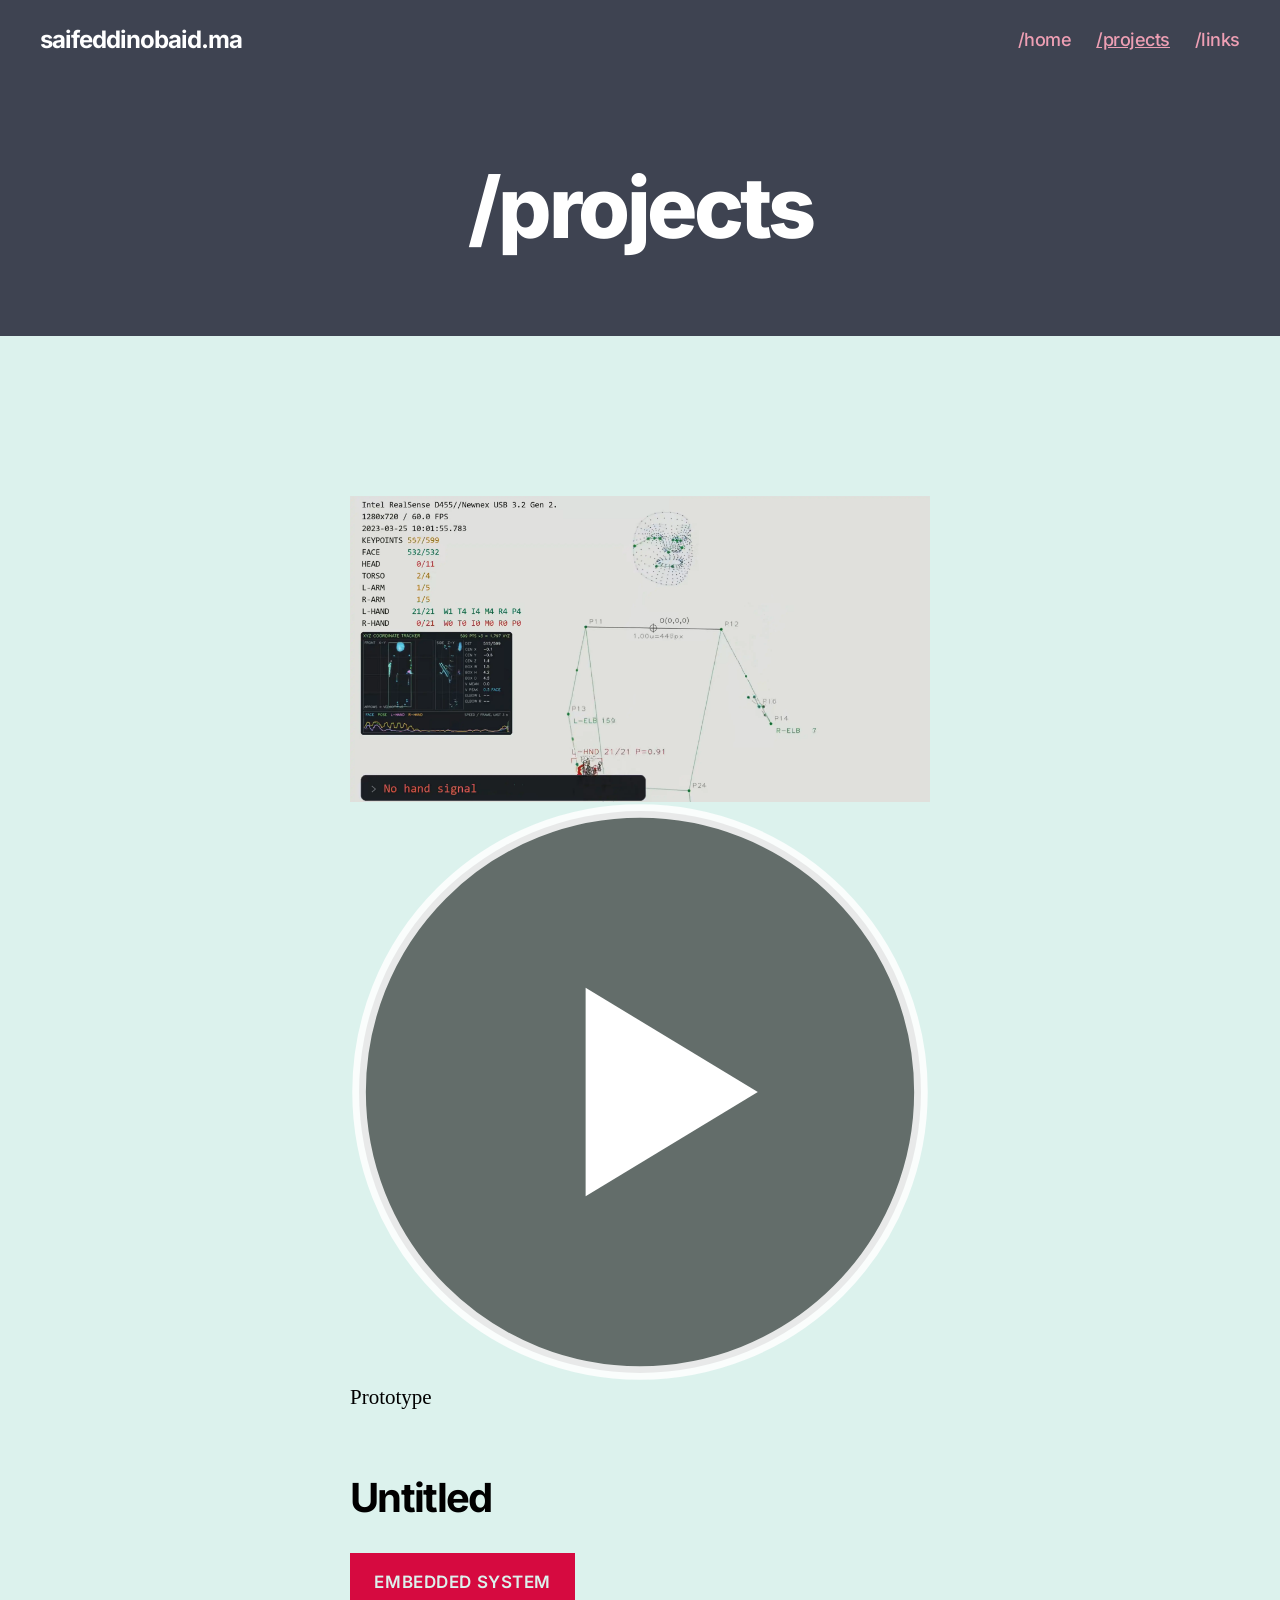
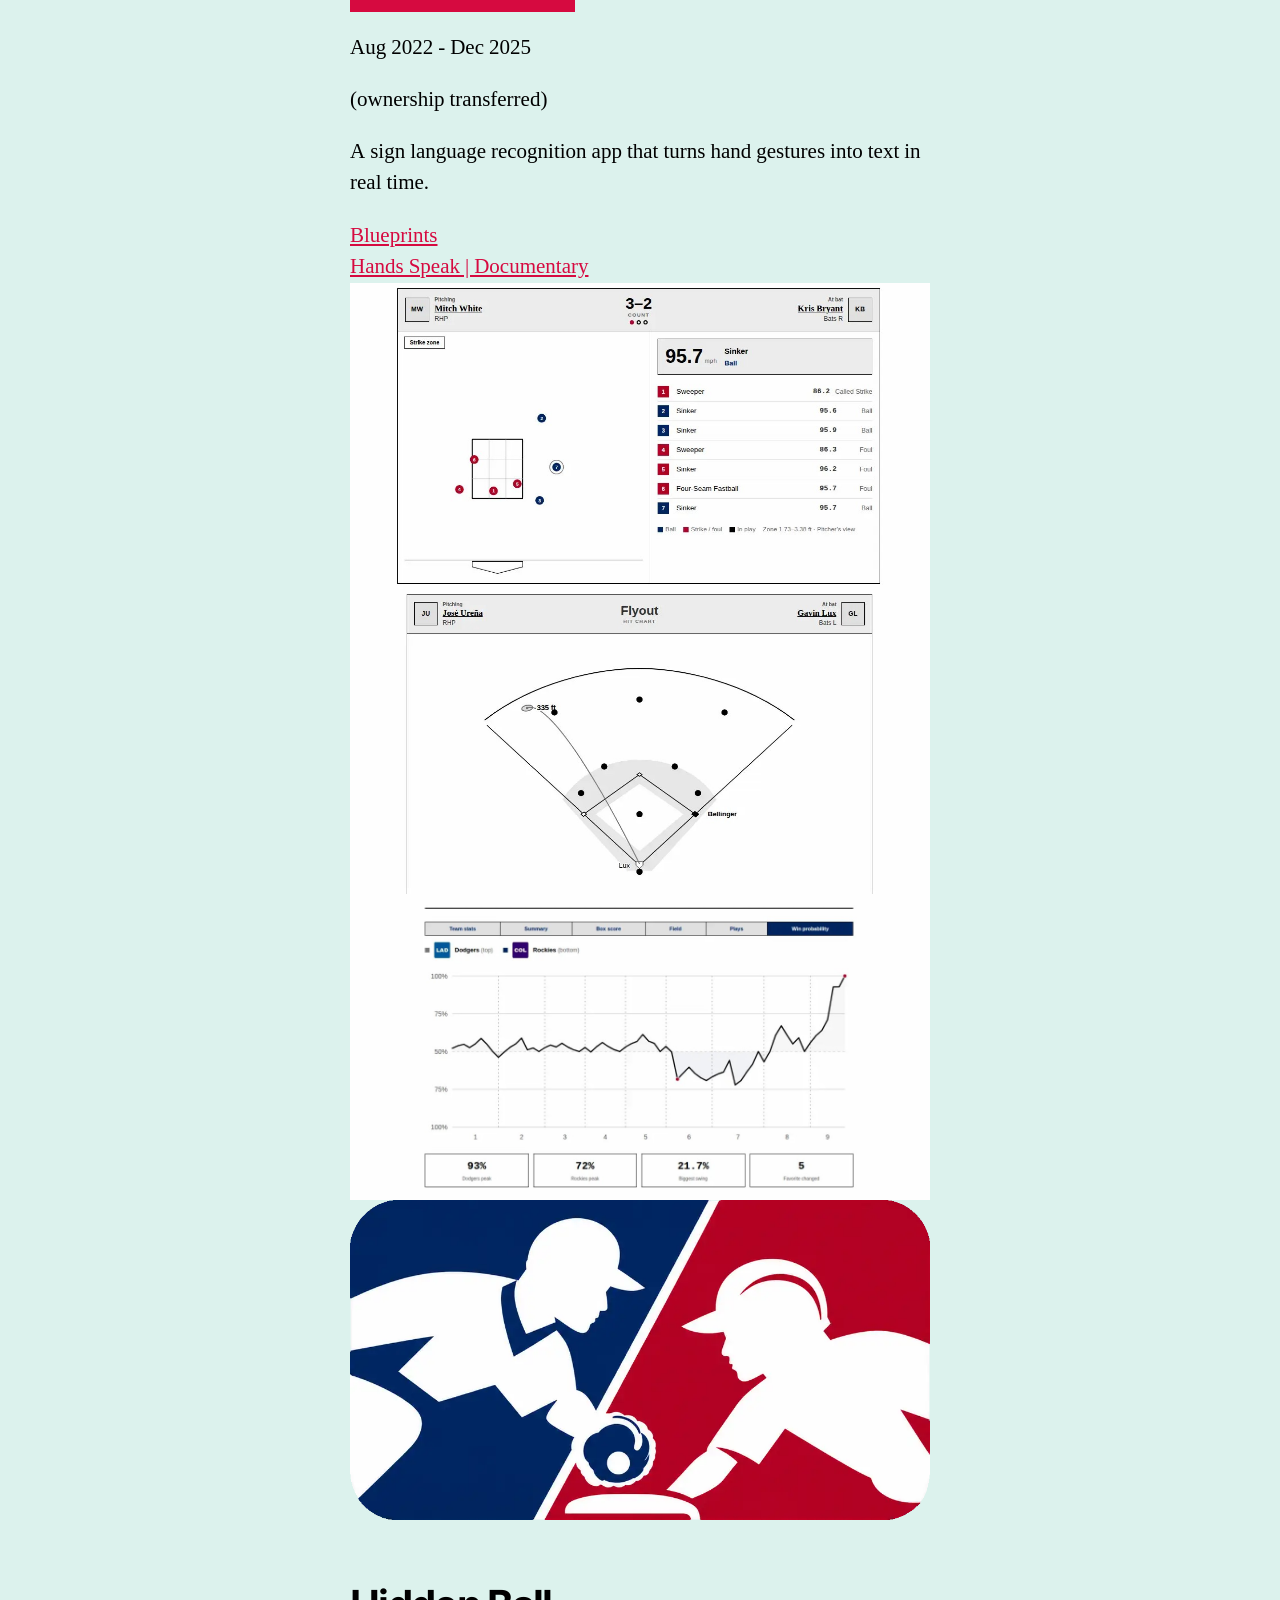
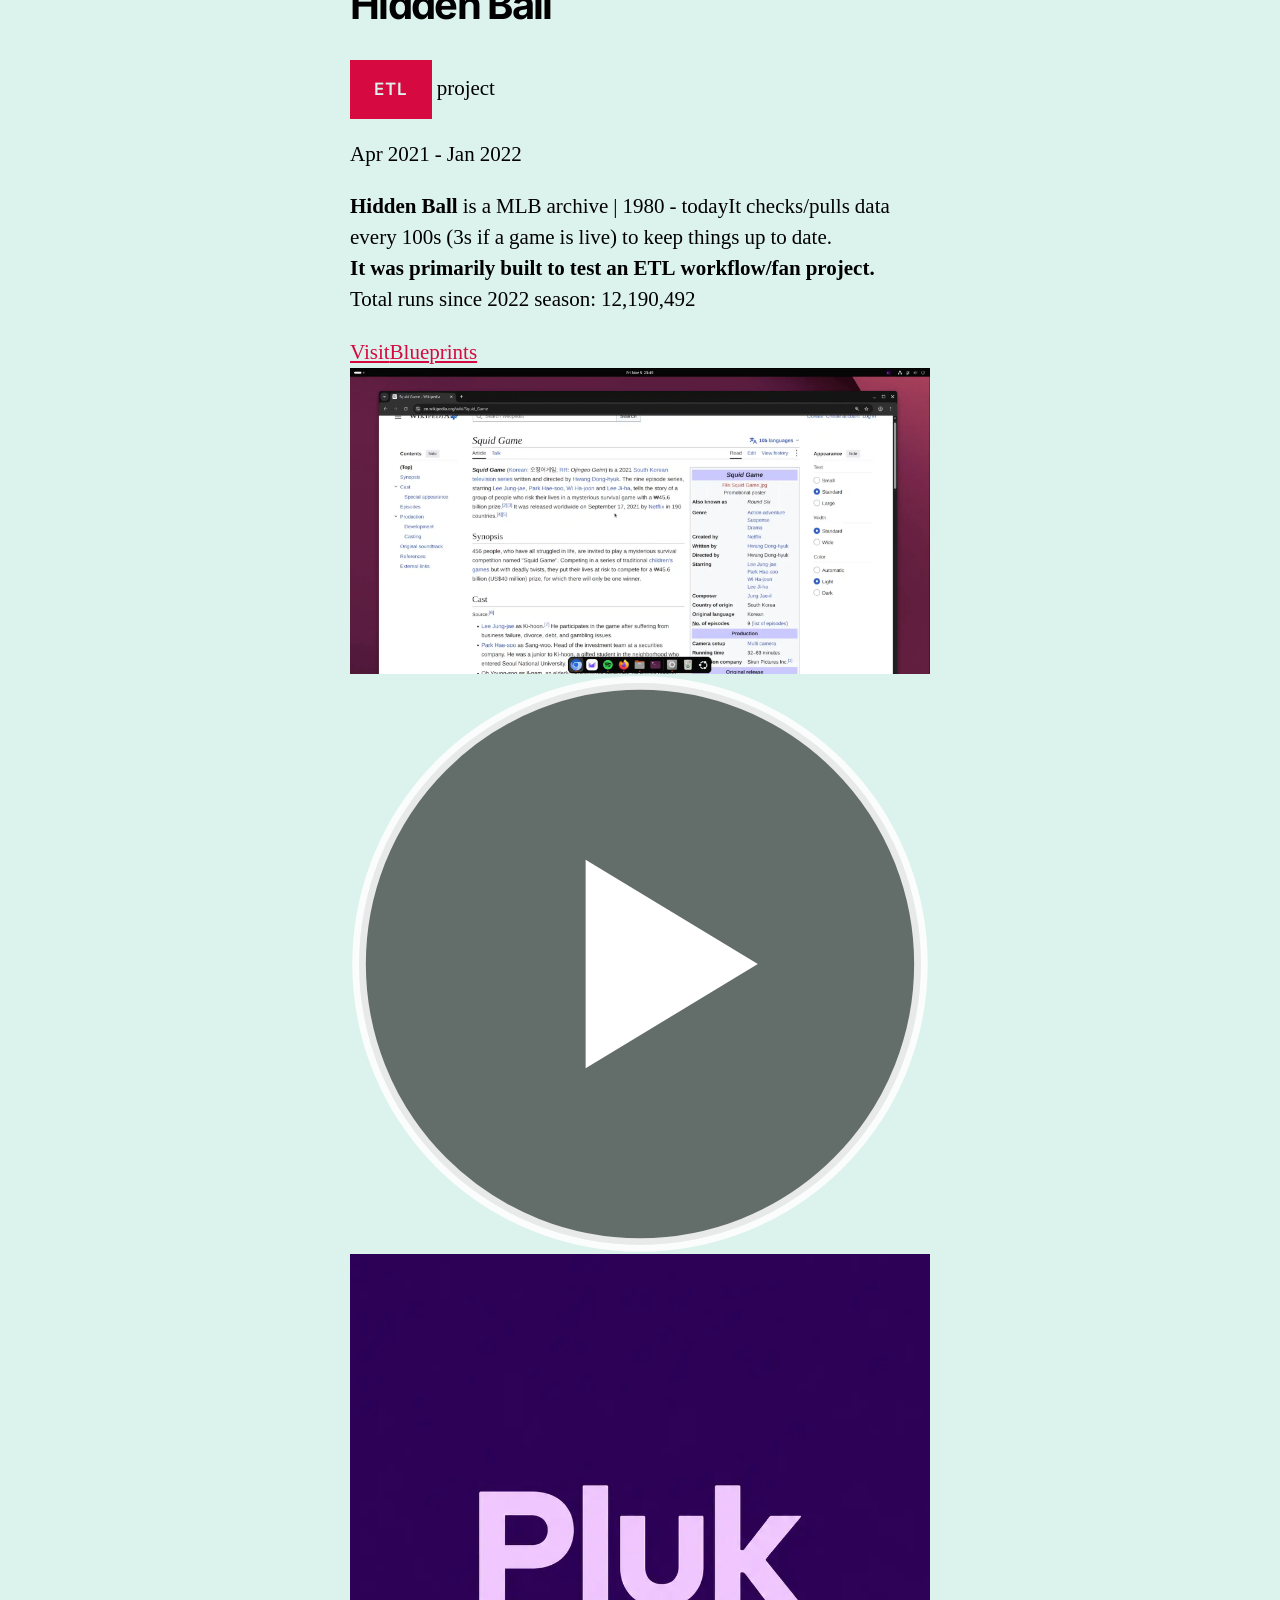
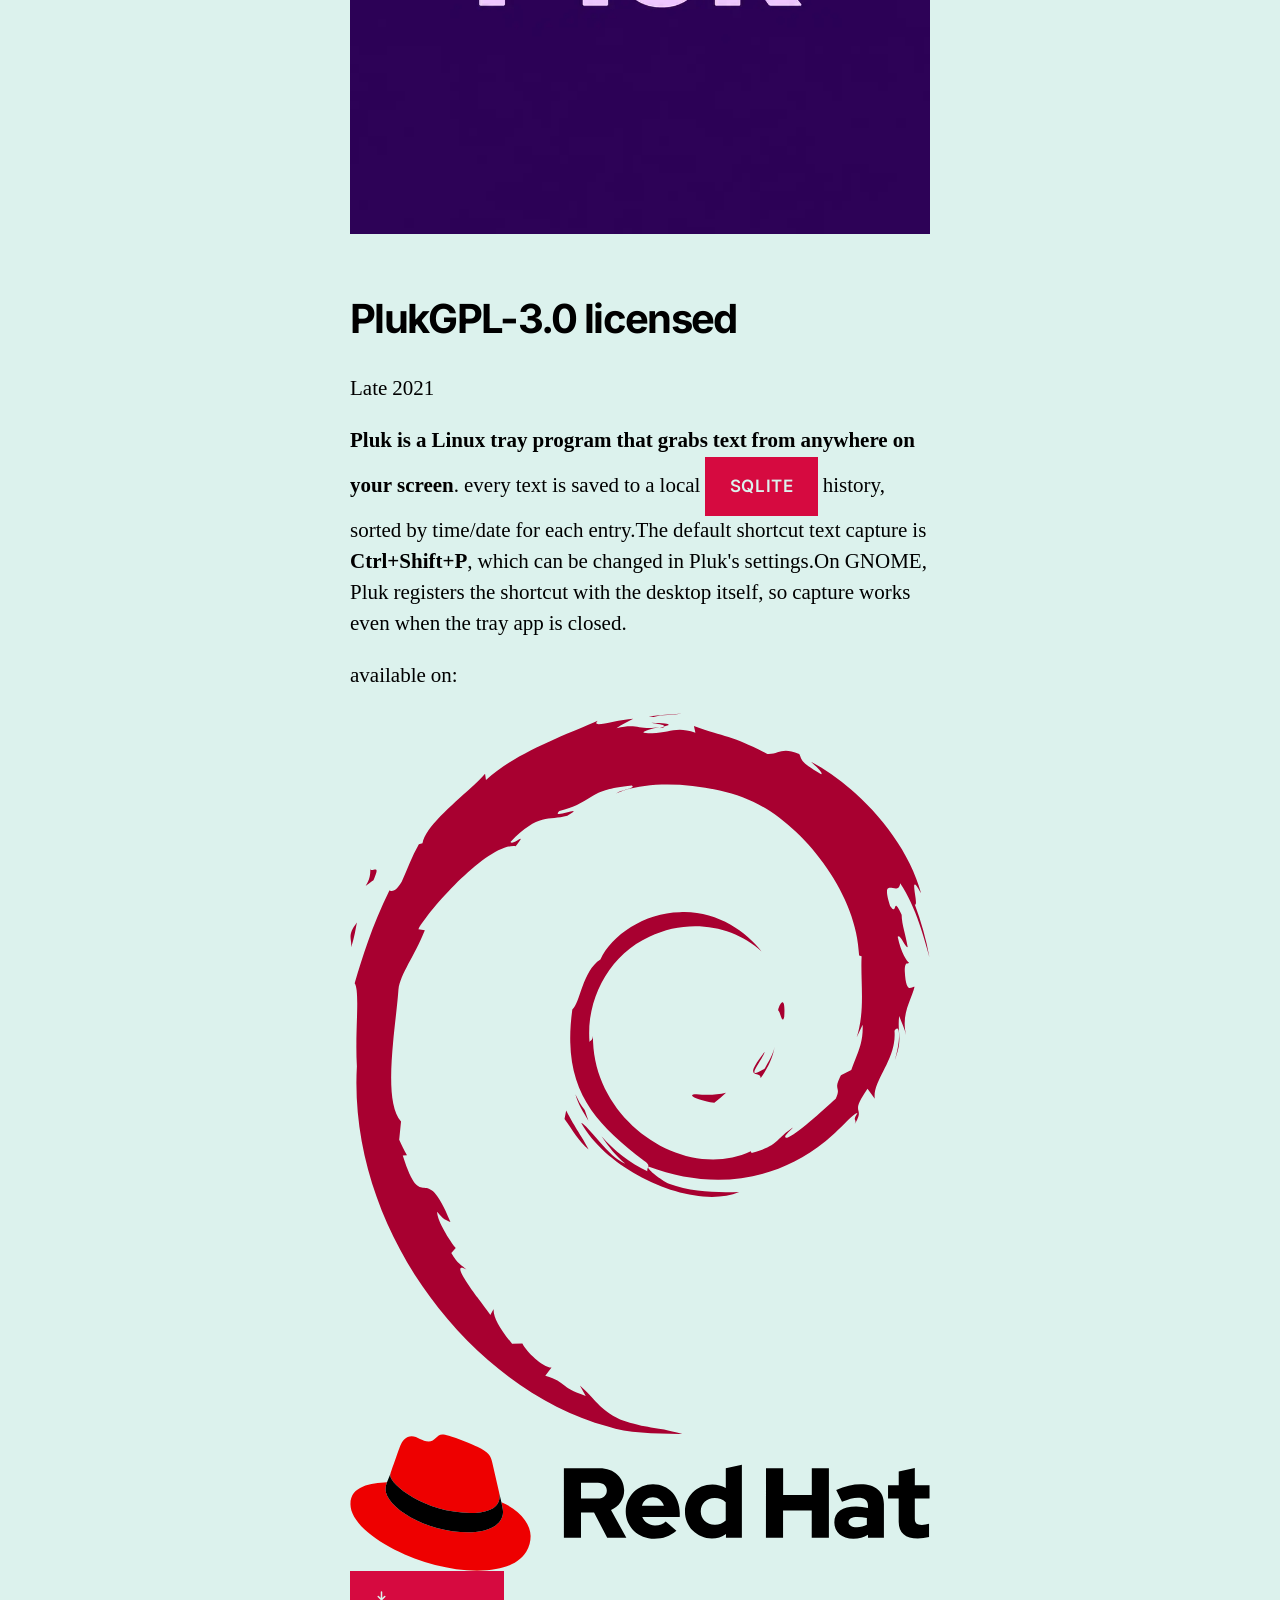
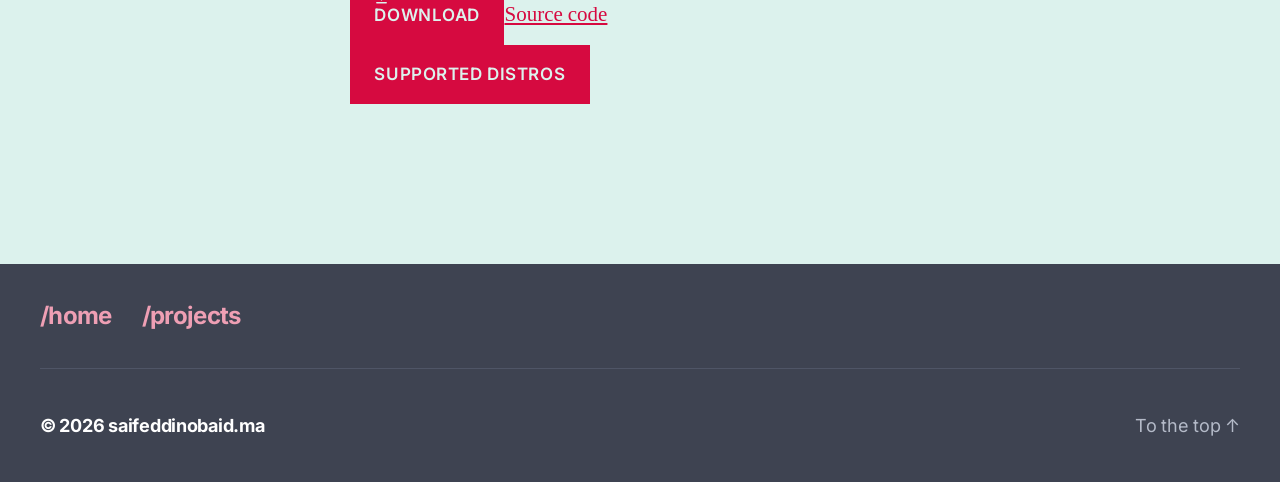
==== commit 59471826: "Update index.html" ====
--- a/projects/index.html
+++ b/projects/index.html
@@ -15,7 +15,7 @@
 
 		<link rel="stylesheet" href="../assets/tt/style.css" media="all">
 		<link rel="stylesheet" href="../assets/tt/inline.css">
-		<link rel="stylesheet" href="../assets/tt/extras.css">
+		<link rel="stylesheet" href="../assets/tt/projects.css">
 		<link rel="stylesheet" href="../assets/tt/print.css" media="print">
 		<script src="../assets/tt/index.js" defer></script>
 		<script>document.documentElement.className = document.documentElement.className.replace( 'no-js', 'js' );</script>
@@ -121,49 +121,7 @@
 
 		<div class="entry-content">
 
-<p class="wp-block-paragraph">Things I&#8217;ve built and things underway.</p>
-
-<h2 class="wp-block-heading" id="untitled">Untitled</h2>
-
-<h5 class="wp-block-heading">Aug 2022 &#8211; Dec 2025 (ownership transferred)</h5>
-
-<p class="wp-block-paragraph">A sign language recognition app that turns hand gestures into text in real time. It is an <a href="https://en.wikipedia.org/wiki/Embedded_system" target="_blank" rel="noreferrer noopener">embedded system</a> project.</p>
-
-<div class="wp-block-buttons">
-<div class="wp-block-button"><a class="wp-block-button__link wp-element-button" href="../assets/f/B.html">Blueprints</a></div>
-<div class="wp-block-button"><a class="wp-block-button__link wp-element-button" href="https://youtu.be/bDA9YrBLFKk" target="_blank" rel="noreferrer noopener">Hands Speak | Documentary</a></div>
-</div>
-
-<h2 class="wp-block-heading" id="hidden-ball">Hidden Ball</h2>
-
-<h5 class="wp-block-heading">Apr 2021 &#8211; Jan 2022</h5>
-
-<figure class="wp-block-image size-large"><img decoding="async" width="1016" height="561" src="../assets/hiddenball.webp" alt="Hidden Ball" /></figure>
-
-<p class="wp-block-paragraph"><strong>Hidden Ball</strong> is an MLB archive, 1980 to today. It checks and pulls data every 100s (every 3s if a game is live) to keep things up to date. It was primarily built to test an <a href="https://en.wikipedia.org/wiki/Extract,_transform,_load" target="_blank" rel="noreferrer noopener">ETL</a> workflow, as a fan project.</p>
-
-<div class="wp-block-buttons">
-<div class="wp-block-button"><a class="wp-block-button__link wp-element-button" href="https://hiddenball.pages.dev/" target="_blank" rel="noreferrer noopener">Visit</a></div>
-<div class="wp-block-button"><a class="wp-block-button__link wp-element-button" href="../assets/hb/728829.html">Blueprints</a></div>
-</div>
-
-<h2 class="wp-block-heading" id="pluk">Pluk</h2>
-
-<h5 class="wp-block-heading">Late 2021 &#8211; v1.13.0 &#8211; GPL-3.0 licensed</h5>
-
-<figure class="wp-block-image size-large" style="text-align:center"><img decoding="async" width="1019" height="1019" src="../assets/pluk.webp" alt="Pluk" style="width:16rem;max-width:100%;height:auto" /></figure>
-
-<p class="wp-block-paragraph"><strong>Pluk is a Linux tray program that grabs text from anywhere on your screen.</strong> Every capture is saved to a local <a href="https://en.wikipedia.org/wiki/SQLite" target="_blank" rel="noreferrer noopener">SQLite</a> history, sorted by time and date for each entry.</p>
-
-<p class="wp-block-paragraph">The default capture shortcut is <strong>Ctrl+Shift+P</strong>, which can be changed in Pluk&#8217;s settings. On GNOME, Pluk registers the shortcut with the desktop itself, so capture works even when the tray app is closed.</p>
-
-<p class="wp-block-paragraph">Supported distros: Debian-based (Ubuntu, Linux Mint) and Red Hat-based (Fedora, Nobara (unstable)).</p>
-
-<pre class="wp-block-code"><code>curl -fsSL https://ocaif.pages.dev/pluk | bash</code></pre>
-
-<div class="wp-block-buttons">
-<div class="wp-block-button"><a class="wp-block-button__link wp-element-button" href="../assets/c/Pluk-1.13.0.zip">Source code</a></div>
-</div>
+			<section class="grid" id="panel-projects" aria-label="Projects"></section>
 
 		</div><!-- .entry-content -->
 
@@ -222,5 +180,6 @@
 
 			</footer><!-- #site-footer -->
 
+		<script src="../assets/projects.js"></script>
 	</body>
 </html>
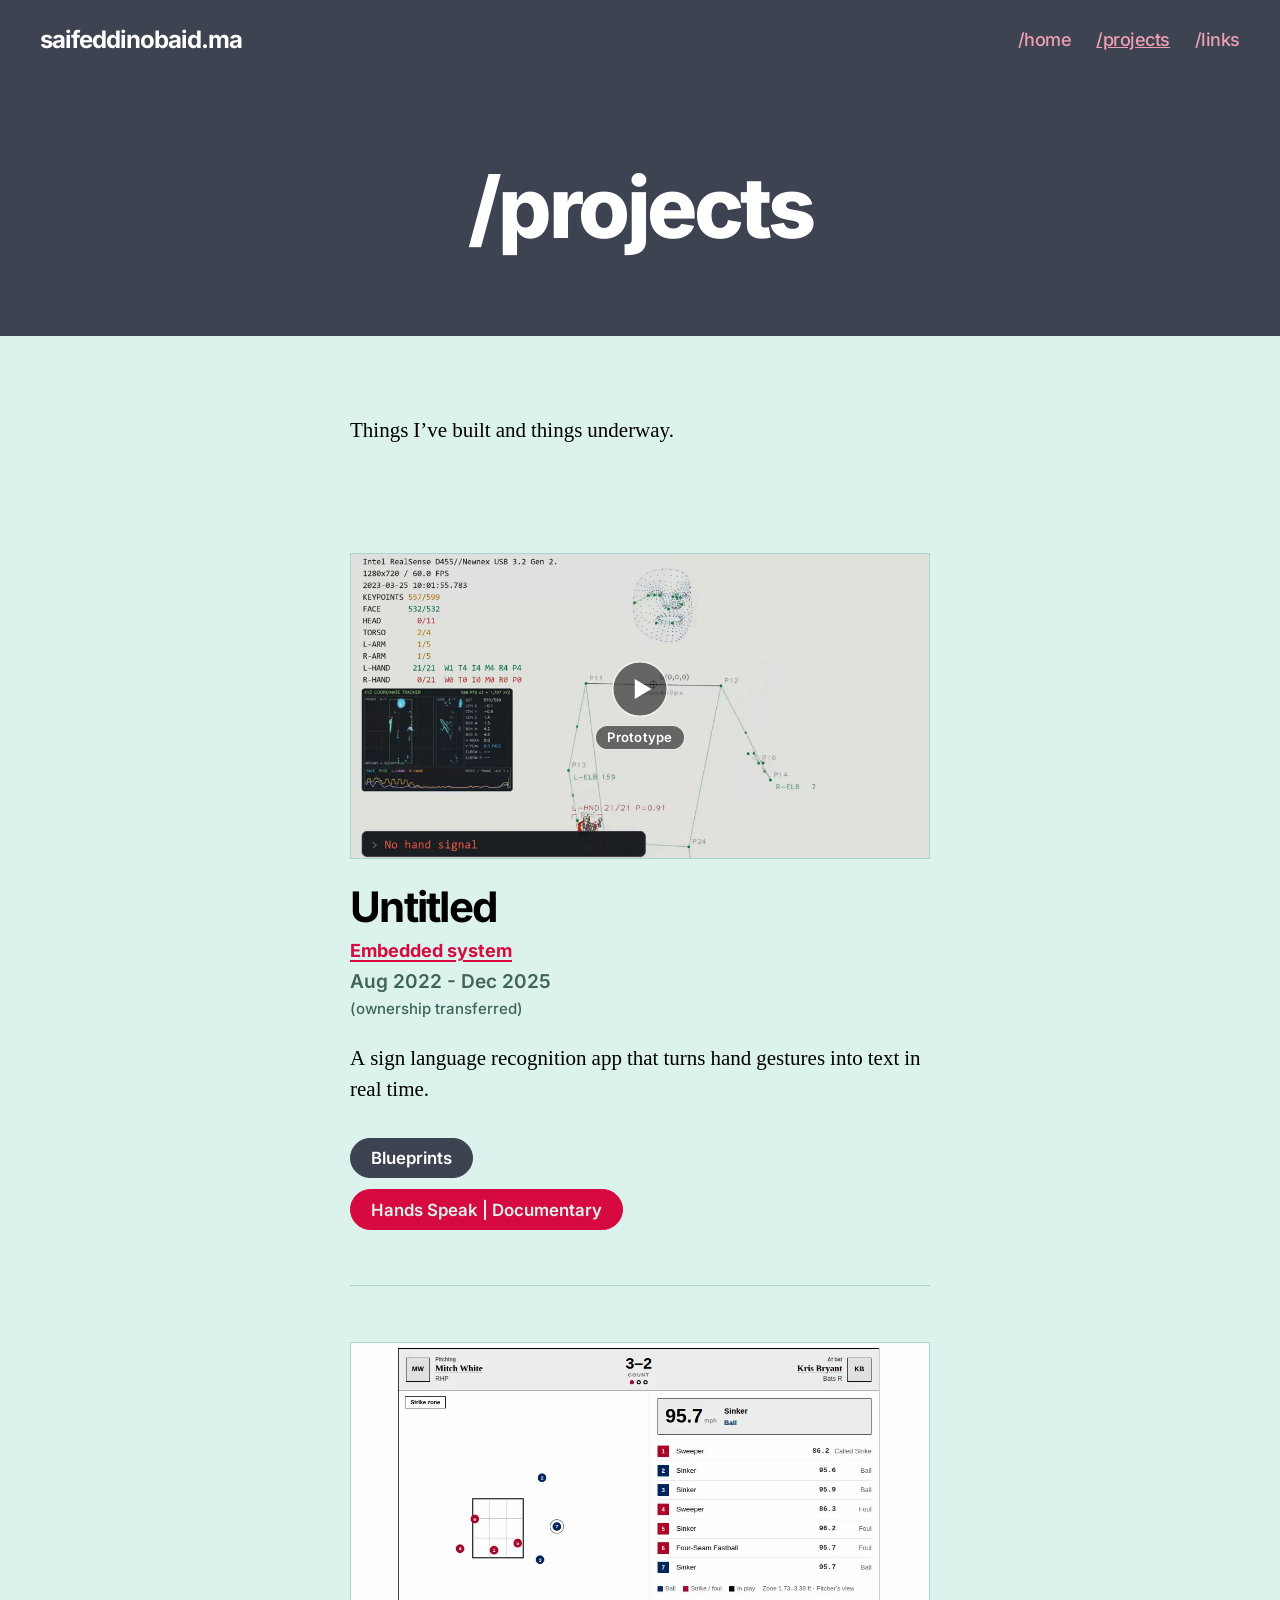
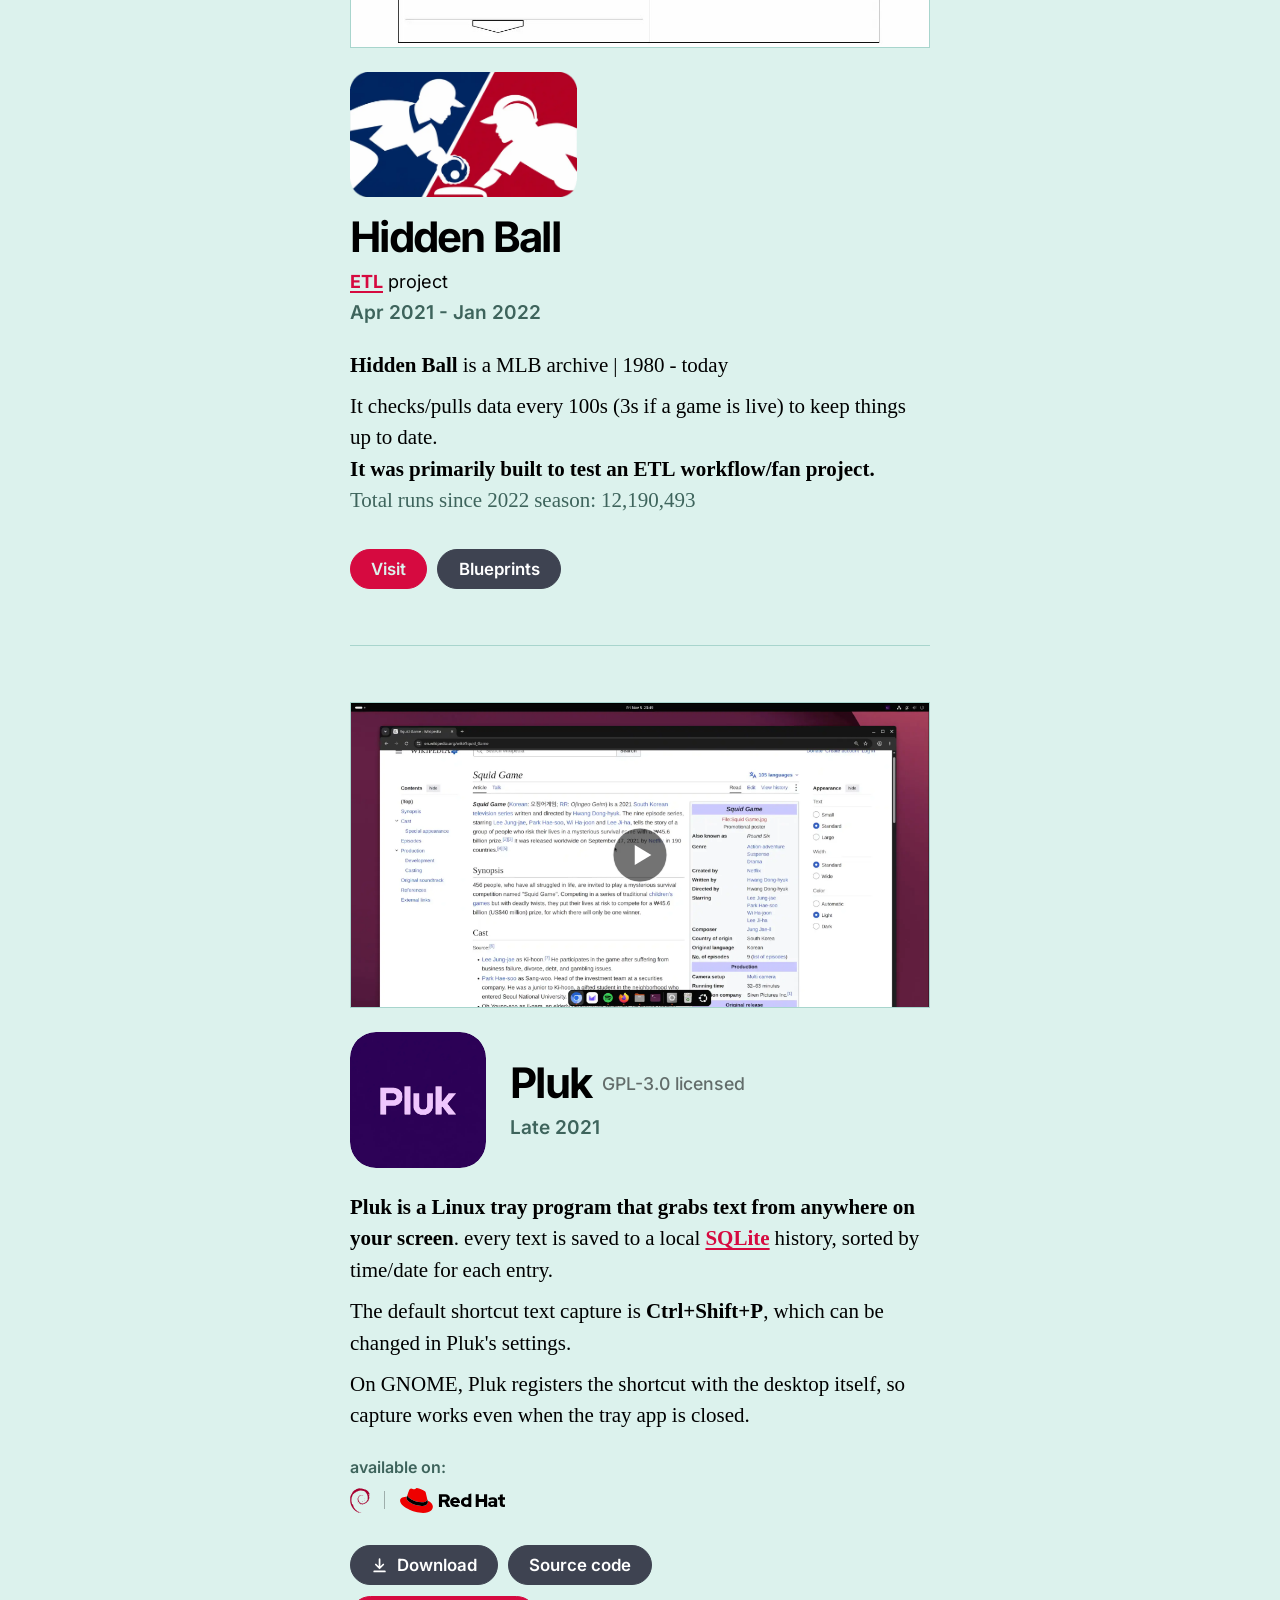
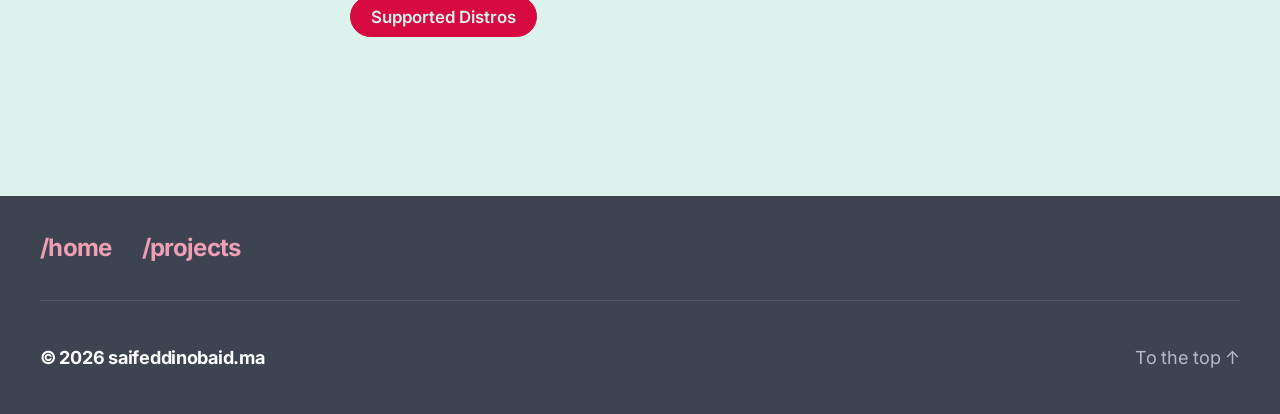
==== commit d56d7fc7: "Update index.html" ====
--- a/projects/index.html
+++ b/projects/index.html
@@ -121,6 +121,8 @@
 
 		<div class="entry-content">
 
+<p class="wp-block-paragraph">Things I&#8217;ve built and things underway.</p>
+
 			<section class="grid" id="panel-projects" aria-label="Projects"></section>
 
 		</div><!-- .entry-content -->
--- a/assets/tt/projects.css
+++ b/assets/tt/projects.css
@@ -0,0 +1,1182 @@
+/* Projects page cards: banners / slideshows, video pop-up, tags + Wikipedia pop-ups,
+   "available on" logos, Download / Distros pop-ups, buttons.
+   Loaded by /projects/ together with the theme (style.css + inline.css). */
+
+:root {
+  --text: #000;
+  --text-dim: #000;
+  --text-faint: #3e645c;
+  --line: #a8d5cd;
+  --pine-dim: rgba(62, 100, 92, 0.16);
+  --clay: #d60a40;
+  --panel: #fff;
+  --header-rgb: 62, 67, 81;
+  --header-deep: #3e4351;
+  --header-deep-rgb: 62, 67, 81;
+  --sans: "Inter var", -apple-system, BlinkMacSystemFont, "Helvetica Neue", Helvetica, sans-serif;
+}
+
+/* ---------- Project cards ---------- */
+.entry-content .card__desc strong { font-weight: 700; }
+.entry-content .grid {
+  display: grid;
+  grid-template-columns: 1fr;
+  gap: 0;
+  margin-top: 0;
+}
+.entry-content .card {
+  --icon: 13.6rem;
+
+  position: relative;
+  display: flex;
+  flex-direction: column;
+  padding: 3.2rem 0;
+}
+/* projects sit free on the page, separated only by empty space (no line) */
+.entry-content .card + .card {
+  margin-top: 3.2rem;
+}
+/* background image, top of the card, 256 / 135 ratio.
+   With several images they sit stacked; the next one replaces the previous
+   instantly (no fade) and people can swipe / drag / scroll sideways. */
+.entry-content .card__banner {
+  position: relative;
+  width: 100%;
+  aspect-ratio: 256 / 135;
+  margin: 0 0 2.4rem;
+  border-radius: 18px;
+  border: 1px solid var(--line);
+  overflow: hidden;
+  touch-action: pan-y pinch-zoom;   /* switched to free panning while the page is pinched-in (.is-zoomed) */
+  -webkit-user-select: none;
+  user-select: none;
+  -webkit-touch-callout: none;
+  -webkit-tap-highlight-color: transparent;
+}
+.entry-content .card__banner img,
+.entry-content .card__banner video {
+  position: absolute;
+  inset: 0;
+  width: 100%;
+  height: 100%;
+  object-fit: cover;
+  display: block;
+  opacity: 0;
+  visibility: hidden;
+}
+.entry-content .card__banner img.is-active,
+.entry-content .card__banner video.is-active {
+  opacity: 1;
+  visibility: visible;
+}
+/* pinched-in: let a finger on the banner pan the page in any direction */
+.is-zoomed .entry-content .card__banner {
+  touch-action: auto;
+}
+/* ---- banner video: play icon in the centre; clicking opens the video pop-up ---- */
+.entry-content .card__banner--video { cursor: pointer; }
+/* play icon + small text under it, together centred in the banner */
+.entry-content .card__play-group {
+  position: absolute;
+  inset: 0;
+  display: flex;
+  flex-direction: column;
+  align-items: center;
+  justify-content: center;
+  gap: 8px;
+  pointer-events: none;
+}
+.entry-content .card__play {
+  display: block;
+  flex: none;
+  width: 56px;
+  height: 56px;
+}
+.entry-content .card__play svg {
+  display: block;
+  width: 100%;
+  height: 100%;
+}
+/* small text under the play icon (e.g. "Prototype") */
+.entry-content .card__play-label {
+  flex: none;
+  padding: 0.288rem 1.12rem;
+  border-radius: 999px;
+  background: rgba(0, 0, 0, 0.55);
+  border: 1px solid rgba(255, 255, 255, 0.85);
+  color: #fff;
+  font-size: 1.312rem;
+  font-weight: 600;
+  line-height: 1.3;
+  letter-spacing: 0.02em;
+  white-space: nowrap;
+}
+/* ---- video pop-up: page dims by 30%, video + time + seek bar + full screen ---- */
+.vid-overlay {
+  display: none;
+  position: fixed;
+  inset: 0;
+  background: rgba(0, 0, 0, 0.3);
+  z-index: 1100;
+}
+.vid-modal {
+  display: none;
+  position: fixed;
+  top: 50%;
+  left: 50%;
+  transform: translate(-50%, -50%);
+  width: min(92vw, 760px);
+  z-index: 1101;
+  background: #000;
+  border-radius: 12px;
+  overflow: hidden;
+  box-shadow: 0 8px 40px rgba(0, 0, 0, 0.45);
+}
+.vid-overlay.is-open,
+.vid-modal.is-open { display: block; }
+.vid-stage {
+  position: relative;
+  display: flex;
+  flex-direction: column;
+  background: #000;
+}
+.vid-video {
+  display: block;
+  width: 100%;
+  max-height: 70vh;
+  max-height: 70dvh;
+  background: #000;
+  object-fit: contain;
+  cursor: pointer;
+  -webkit-user-select: none;
+  user-select: none;
+  -webkit-touch-callout: none;
+  -webkit-tap-highlight-color: transparent;
+}
+.vid-bigplay {
+  position: absolute;
+  top: calc(50% - 25px);
+  left: 50%;
+  width: 56px;
+  height: 56px;
+  margin: -28px 0 0 -28px;
+  pointer-events: none;
+}
+.vid-bigplay svg { display: block; width: 100%; height: 100%; }
+.vid-stage.is-playing .vid-bigplay { display: none; }
+.vid-close {
+  position: absolute;
+  top: 8px;
+  right: 8px;
+  z-index: 2;
+  width: 34px;
+  height: 34px;
+  display: flex;
+  align-items: center;
+  justify-content: center;
+  border-radius: 50%;
+  background: rgba(0, 0, 0, 0.6);
+  color: #fff;
+  font-size: 15px;
+  font-weight: 700;
+  line-height: 1;
+}
+.vid-bar {
+  display: flex;
+  align-items: center;
+  gap: 0.8rem;
+  padding: 0.56rem 0.96rem;
+  background: #000;
+  color: #fff;
+  -webkit-user-select: none;
+  user-select: none;
+}
+.vid-btn {
+  flex: none;
+  width: 36px;
+  height: 36px;
+  display: flex;
+  align-items: center;
+  justify-content: center;
+  color: #fff;
+  -webkit-tap-highlight-color: transparent;
+}
+.vid-btn svg { width: 22px; height: 22px; fill: currentColor; }
+.vid-time {
+  flex: none;
+  font-size: 1.312rem;
+  font-weight: 500;
+  font-variant-numeric: tabular-nums;
+  color: #fff;
+}
+.vid-seek {
+  position: relative;
+  flex: 1;
+  min-width: 0;
+  height: 32px;
+  cursor: pointer;
+  touch-action: none;
+}
+.vid-track {
+  position: absolute;
+  left: 0;
+  right: 0;
+  top: 50%;
+  height: 4px;
+  margin-top: -2px;
+  border-radius: 2px;
+  background: rgba(255, 255, 255, 0.3);
+}
+.vid-fill {
+  position: absolute;
+  left: 0;
+  top: 0;
+  bottom: 0;
+  width: 0;
+  border-radius: 2px;
+  background: #fff;
+}
+.vid-thumb {
+  position: absolute;
+  top: 50%;
+  left: 0;
+  width: 12px;
+  height: 12px;
+  margin: -6px 0 0 -6px;
+  border-radius: 50%;
+  background: #fff;
+}
+.vid-seek.is-drag .vid-thumb { width: 16px; height: 16px; margin: -8px 0 0 -8px; }
+/* full screen: the stage fills the screen, the video takes the free space above the bar */
+.vid-stage:fullscreen { width: 100%; height: 100%; }
+.vid-stage:-webkit-full-screen { width: 100%; height: 100%; }
+.vid-stage:fullscreen .vid-video { flex: 1 1 auto; min-height: 0; max-height: none; height: 100%; }
+.vid-stage:-webkit-full-screen .vid-video { flex: 1 1 auto; min-height: 0; max-height: none; height: 100%; }
+.vid-stage:fullscreen .vid-bigplay { top: calc(50% - 22px); }
+.vid-stage:fullscreen .vid-close { display: none; }
+.vid-stage:-webkit-full-screen .vid-close { display: none; }
+/* images can't be long-pressed, right-clicked or dragged out */
+.entry-content .card__banner img,
+.entry-content .card__banner video,
+.entry-content .card__icon img {
+  pointer-events: none;
+  -webkit-user-drag: none;
+  -webkit-user-select: none;
+  user-select: none;
+  -webkit-touch-callout: none;
+}
+.entry-content .card__icon {
+  -webkit-touch-callout: none;
+  -webkit-user-select: none;
+  user-select: none;
+}
+/* row 1: icon + title/years   row 2: description underneath, full width */
+.entry-content .card__main {
+  display: grid;
+  grid-template-columns: var(--icon) 1fr;
+  column-gap: 2.4rem;
+  align-items: center;
+}
+.entry-content .card__icon {
+  grid-column: 1;
+  grid-row: 1;
+  width: var(--icon);
+  height: var(--icon);
+  display: flex;
+  align-items: center;
+  justify-content: center;
+  border-radius: 26px;
+  background: var(--pine-dim);
+  border: 1px dashed var(--line);
+  overflow: hidden;
+}
+.entry-content .card__icon:has(img) {
+  background: none;
+  border: none;
+}
+.entry-content .card__icon img {
+  width: 100%;
+  height: 100%;
+  object-fit: contain;
+  border-radius: 26px;
+  display: block;
+}
+.entry-content .card__text {
+  grid-column: 2;
+  grid-row: 1;
+  min-width: 0;
+}
+.entry-content .card__title {
+  font-family: var(--sans);
+  font-weight: 700;
+  letter-spacing: -0.02em;
+  font-size: 3.84rem;
+  line-height: 1.2;
+  color: #000;
+  margin: 0;
+}
+/* small text right after the title on the same line (e.g. "Pluk GPL-3.0 licensed") */
+.entry-content .card__title-pre {
+  font-size: 0.42em;          /* size stays the same */
+  font-weight: 500;
+  letter-spacing: 0;
+  margin-left: 0.6em;
+  opacity: 0.55;              /* subtle */
+  vertical-align: 0.48em;     /* lifted off the baseline so it sits level with the middle of the title's letters */
+}
+.entry-content .card__years {
+  font-family: var(--sans);
+  font-weight: 600;
+  color: #000;
+  font-size: 2.32rem;
+  line-height: 1.3;
+  margin: 0.56rem 0 0;
+}
+.entry-content .card__note {
+  font-family: var(--sans);
+  font-weight: 500;
+  color: #000;
+  font-size: 1.68rem;
+  line-height: 1.3;
+  margin: 0.32rem 0 0;
+}
+/* title, years and the bracket note each stay on a single line */
+.entry-content .card__title,
+.entry-content .card__years,
+.entry-content .card__note {
+  white-space: nowrap;
+}
+/* card without an icon: title centred, years + note on a single line under it */
+.entry-content .card__main--center {
+  display: block;
+  text-align: center;
+}
+.entry-content .card__main--center .card__title {
+  font-size: clamp(2.8rem, 8vw, 3.84rem);
+}
+/* centred card that has an icon: icon on top, centred */
+.entry-content .card__main--center .card__icon {
+  width: calc(var(--icon) * 1.15);
+  height: calc(var(--icon) * 1.15);
+  margin: 0 auto 1.44rem;
+}
+/* centred card whose icon is NOT square (iconRatio, e.g. 1016 x 561): a bit shorter than the square
+   icon (0.92 x the icon size), the width follows the ratio, and it is never clipped — the image keeps its own
+   transparent rounded corners. On narrow screens it shrinks to the card width, ratio kept. */
+.entry-content .card__main--center .card__icon--wide {
+  width: calc(var(--icon) * 0.92 * var(--ir, 1));
+  max-width: 100%;
+  height: auto;
+  aspect-ratio: var(--ir, 1);
+  border-radius: 0;
+}
+.entry-content .card__main--center .card__icon--wide img {
+  border-radius: 0;
+  object-fit: contain;
+}
+/* small space between the paragraphs of a description */
+.entry-content .card__gap {
+  display: block;
+  height: 0.96rem;
+}
+.entry-content .card__note-inline {
+  font-weight: 500;
+  color: var(--text-dim);
+}
+.entry-content .card__subtitle {
+  font-family: var(--sans);
+  font-weight: 600;
+  color: #000;
+  font-size: clamp(1.76rem, 4.8vw, 1.92rem);
+  line-height: 1.3;
+  margin: 0.72rem 0 0;
+  white-space: nowrap;
+}
+/* "Available on:" + Linux logos (all the same height, soft | between them) */
+.entry-content .card__avail {
+  grid-column: 1 / -1;
+  grid-row: 3;
+  margin-top: 1.6rem;
+  text-align: center;
+}
+.entry-content .card__avail-label {
+  margin: 0;
+  font-family: var(--sans);
+  font-weight: 600;
+  font-size: 1.6rem;
+  line-height: 1.4;
+  color: #000;
+}
+.entry-content .card__avail-list {
+  /* logo height grows with the screen; the row never wraps — if it ever gets too wide
+     for the card, all the logos shrink together (same ratio) until it fits */
+  --h: clamp(2.4rem, calc(1.92rem + 0.45vw), 3.2rem);
+  display: flex;
+  flex-wrap: nowrap;
+  align-items: center;
+  justify-content: center;
+  min-width: 0;
+  margin-top: 0.96rem;
+}
+.entry-content .card__distro {
+  position: relative;
+  display: block;
+  flex: 0 1 auto;
+  min-width: 0;
+  width: calc(var(--h) * var(--r));
+  aspect-ratio: var(--r);
+  -webkit-user-select: none;
+  user-select: none;
+  -webkit-touch-callout: none;
+}
+.entry-content .card__distro svg {
+  position: absolute;
+  inset: 0;
+  display: block;
+  width: 100%;
+  height: 100%;
+}
+.entry-content .card__avail-sep {
+  flex: none;
+  align-self: center;
+  width: 0;
+  height: calc(var(--h) * 0.75);
+  margin: 0 clamp(0.72rem, 2.2vw, 1.44rem);
+  border-left: 1.5px solid rgba(27, 36, 48, 0.28);
+}
+.entry-content .card__main--center .card__desc {
+  margin-left: auto;
+  margin-right: auto;
+  text-align: left;   /* title stays centred, description text is left-aligned */
+}
+.entry-content .card__desc {
+  grid-column: 1 / -1;
+  grid-row: 2;
+  font-family: var(--sans);
+  font-weight: 400;
+  color: var(--text-dim);
+  font-size: clamp(1.6rem, calc(1.44rem + 0.3vw), 1.8rem);
+  line-height: 1.6;
+  margin: 2rem 0 0;
+  max-width: none;   /* lines use the full card width (more words per line) */
+}
+.entry-content .card__status {
+  position: absolute;
+  top: 3.36rem;
+  right: 0;
+  display: flex;
+  align-items: center;
+  gap: 0.64rem;
+  font-size: 1.28rem;
+  color: var(--text-faint);
+}
+.entry-content .card__dot {
+  width: 6px;
+  height: 6px;
+  border-radius: 50%;
+  background: var(--text-faint);
+}
+.entry-content .card--live .card__dot {
+  background: var(--clay);
+  animation: pulse 2.4s ease-in-out infinite;
+}
+.entry-content .card--live .card__status { color: var(--clay); }
+@keyframes pulse {
+  0%, 100% { opacity: 1; }
+  50% { opacity: 0.35; }
+}
+/* buttons: side by side, pushed to the right.
+   They always stay on ONE line: the text size follows the screen (up to a maximum) and is
+   also capped by the card width divided by how many "em" the buttons need (--cap),
+   so the row can never grow wider than the card. */
+.entry-content .card__actions {
+  --cap: 11;
+  container-type: inline-size;
+  display: flex;
+  flex-wrap: nowrap;
+  justify-content: center;
+  margin-top: 2rem;
+}
+.entry-content .card__actions:has(> :nth-child(2)) { --cap: 20.5; }
+.entry-content .card__actions:has(> :nth-child(3)) { --cap: 25; }
+.entry-content .card__actions:has(> :nth-child(4)) { --cap: 30; }
+/* "Available Blueprints" is longer, so these rows need more room before the text shrinks */
+.entry-content .card__actions.card__actions--bp { --cap: 22.5; }
+.entry-content .card__actions.card__actions--visit.card__actions--bp { --cap: 28; }
+.entry-content .card__actions.card__actions--bp:not(:has(> :nth-child(2))) { --cap: 12.6; }
+.entry-content .card__actions.card__actions--visit.card__actions--bp:not(:has(> :nth-child(3))) { --cap: 18; }
+/* Download + Source code add a third button to one line */
+.entry-content .card__actions.card__actions--wide { --cap: 30; }
+/* two lines: Download / Source code on top, Supported Distros / Supported Formats underneath,
+   both lines centred and using the same text size */
+.entry-content .card__actions.card__actions--split {
+  --cap: 26;
+  flex-direction: column;
+  align-items: center;
+  gap: 1.12rem;
+}
+.entry-content .card__actions-row {
+  display: flex;
+  flex-wrap: nowrap;
+  justify-content: center;
+}
+/* Blueprints row + extra link buttons underneath (e.g. the YouTube documentary) */
+.entry-content .card__actions.card__actions--split.card__actions--links { --cap: 22; }
+.entry-content .card__actions .btn {
+  flex: none;
+  font-size: min(clamp(1.472rem, calc(1.312rem + 0.3vw), 1.68rem), calc(100cqw / var(--cap)));
+  padding: 0.54em 1.2em;
+  gap: 0.5em;
+}
+.entry-content .card__actions .btn + .btn { margin-left: 0.6em; }
+.entry-content .card__actions .btn svg {
+  flex: none;
+  width: 1.02em;
+  height: 1.02em;
+}
+.entry-content .card__actions--center {
+  justify-content: center;
+  flex-wrap: nowrap;   /* Download / Distros / Formats always stay on ONE line */
+}
+.entry-content .btn { white-space: nowrap; }
+/* "coming soon" buttons: look exactly like active ones, but do nothing yet */
+.entry-content .btn--soon { cursor: default; }
+.entry-content .btn {
+  display: inline-flex;
+  align-items: center;
+  justify-content: center;
+  gap: 0.72rem;
+  padding: 0.8rem 1.76rem;
+  font-size: 1.472rem;
+  font-weight: 600;
+  line-height: 1.2;
+  border-radius: 999px;
+  border: 1px solid transparent;
+  transition: background 0.15s ease, border-color 0.15s ease, box-shadow 0.15s ease, transform 0.15s ease;
+}
+.entry-content .btn--primary {
+  color: #fff;
+  background: var(--header-deep);
+  border-color: var(--header-deep);
+  box-shadow: 0 2px 6px rgba(var(--header-deep-rgb), 0.28), inset 0 1px 0 rgba(255, 255, 255, 0.25);
+}
+.entry-content .btn--blue {
+  color: #fff;
+  background: #2d4f9c;
+  border-color: #2d4f9c;
+  box-shadow: 0 2px 6px rgba(45, 79, 156, 0.28), inset 0 1px 0 rgba(255, 255, 255, 0.25);
+}
+.entry-content .btn--yt {
+  color: #fff;
+  background: #b3262e;
+  border-color: #b3262e;
+  box-shadow: 0 2px 6px rgba(179, 38, 46, 0.28), inset 0 1px 0 rgba(255, 255, 255, 0.25);
+}
+.entry-content .btn--ghost {
+  color: var(--text);
+  background: rgba(var(--header-rgb), 0.14);
+  border-color: rgba(var(--header-rgb), 0.5);
+}
+.entry-content .btn--disabled {
+  opacity: 0.45;
+  cursor: not-allowed;
+  box-shadow: none;
+}
+@media (max-width: 640px) {.entry-content .card { --icon: 11.2rem; }
+.entry-content .card__title { font-size: 3.36rem; }
+.entry-content .card__years { font-size: 2.08rem; }}
+@media (max-width: 520px) {.entry-content .card { --icon: 9.6rem; }
+.entry-content .card__title { font-size: 2.8rem; }
+.entry-content .card__years { font-size: 1.84rem; }
+.entry-content .card__note { font-size: 1.52rem; }
+.entry-content .card__main { column-gap: 1.76rem; }}
+@media (max-width: 360px) {.entry-content .card { --icon: 8.4rem; }
+.entry-content .card__title { font-size: 2.56rem; }
+.entry-content .card__years { font-size: 1.68rem; }
+.entry-content .card__note { font-size: 1.28rem; }
+.entry-content .card__main { column-gap: 1.44rem; }}
+@media (hover: hover) and (pointer: fine) {.entry-content .btn:not(.btn--disabled):not(.btn--soon):hover { transform: translateY(-1px); }
+.entry-content .btn--primary:not(.btn--disabled):not(.btn--soon):hover { background: #1c2029; }
+.entry-content .btn--blue:not(.btn--disabled):not(.btn--soon):hover { background: #234087; }
+.entry-content .btn--yt:not(.btn--disabled):not(.btn--soon):hover { background: #961e25; border-color: #961e25; }
+.entry-content .btn--ghost:not(.btn--disabled):hover { background: rgba(var(--header-rgb), 0.28); }}
+.entry-content .empty {
+  color: var(--text-faint);
+  font-size: 1.472rem;
+  padding: 2.4rem 0.4rem;
+  border-top: 1px solid var(--line);
+}
+/* ---------- Tags under a project title (ISLR / CSLR) + Wikipedia pop-up ---------- */
+.entry-content .card__tags {
+  margin: 0.48rem 0 0;
+  font-family: var(--sans);
+  font-size: clamp(1.52rem, 4vw, 1.92rem);
+  line-height: 1.3;
+  white-space: nowrap;
+}
+.entry-content .card__tag {
+  appearance: none;
+  background: none;
+  border: 0;
+  padding: 0;
+  font: inherit;
+  font-weight: 700;
+  color: #2d4f9c;
+  cursor: pointer;
+  text-decoration: underline;
+  text-underline-offset: 0.15em;
+  text-decoration-thickness: 1.5px;
+  -webkit-tap-highlight-color: transparent;
+}
+.entry-content .card__tag:focus-visible {
+  outline: 2px solid #2d4f9c;
+  outline-offset: 3px;
+  border-radius: 3px;
+}
+@media (hover: hover) and (pointer: fine) {.entry-content .card__tag:hover { background: rgba(45, 79, 156, 0.12); }}
+.entry-content .card__tag-sep {
+  color: #2d4f9c;
+  font-weight: 400;
+  margin: 0 0.35em;
+}
+/* links inside a project's description use plum instead of the ink blue */
+.entry-content .card__desc .card__tag { color: #8a3b52; }
+.entry-content .card__desc .card__tag:focus-visible { outline-color: #8a3b52; }
+@media (hover: hover) and (pointer: fine) {.entry-content .card__desc .card__tag:hover { background: rgba(138, 59, 82, 0.12); }}
+/* a description link set to ink blue (blue: true) */
+.entry-content .card__desc .card__tag--ink { color: #2d4f9c; }
+.entry-content .card__desc .card__tag--ink:focus-visible { outline-color: #2d4f9c; }
+@media (hover: hover) and (pointer: fine) {.entry-content .card__desc .card__tag--ink:hover { background: rgba(45, 79, 156, 0.12); }}
+.wiki-overlay {
+  display: none;
+  position: fixed;
+  inset: 0;
+  background: rgba(0, 0, 0, 0.4);
+  z-index: 999;
+}
+.wiki-popup {
+  display: none;
+  position: fixed;
+  top: 50%;
+  left: 50%;
+  transform: translate(-50%, -50%);
+  /* sizes below grow with the screen: phones use the full width minus a small margin,
+     tablets / laptops / big monitors get a progressively larger pop-up and text */
+  --wp-text: clamp(1.488rem, calc(1.36rem + 0.3vw), 1.76rem);
+  width: calc(100% - 3.2rem);
+  max-width: clamp(540px, 42vw, 720px);
+  max-height: calc(100vh - 3.2rem);
+  max-height: calc(100dvh - 3.2rem);
+  overflow-y: auto;
+  background: #fff;
+  color: var(--text);
+  border: 1px solid #ccc;
+  border-radius: 12px;
+  box-shadow: 0 4px 20px rgba(0, 0, 0, 0.2);
+  padding: clamp(2rem, calc(1.44rem + 1vw), 2.8rem);
+  z-index: 1000;
+  font-family: var(--sans);
+  outline: none;
+}
+.wiki-overlay.is-open,
+.wiki-popup.is-open { display: block; }
+.wiki-title {
+  margin: 0 0 1.44rem;
+  text-align: center;
+  font-size: clamp(1.92rem, calc(1.68rem + 0.5vw), 2.4rem);
+  line-height: 1.3;
+}
+.wiki-img {
+  display: block;
+  max-width: 100%;
+  border-radius: 6px;
+  margin: 0 auto 1.2rem;
+}
+.wiki-img[hidden] { display: none; }
+.wiki-imgs[hidden] { display: none; }
+/* phones / short screens: smaller pop-up pictures, and the pop-up never reaches the bottom edge,
+   so there is always dimmed space left to tap and close it */
+@media (max-width: 640px), (max-height: 700px) {.wiki-img {
+    width: auto;
+    height: auto;
+    max-height: 18vh;
+    max-height: 18dvh;
+    object-fit: contain;
+  }
+.wiki-popup {
+    max-height: calc(100vh - 11.2rem);
+    max-height: calc(100dvh - 11.2rem);
+  }}
+.wiki-link[hidden] { display: none; }
+.wiki-foot[hidden] { display: none; }
+.wiki-powered[hidden] { display: none; }
+.wiki-code[hidden] { display: none; }
+.wiki-distros[hidden] { display: none; }
+.wiki-formats[hidden] { display: none; }
+/* command in the Download pop-up */
+.wiki-code {
+  margin: 0.4rem 0 0.4rem;
+  padding: 1.52rem 1.68rem;
+  color: #fff;
+  background: #000;
+  border: 1.5px solid #000;
+  border-radius: 10px;
+  cursor: pointer;
+  -webkit-tap-highlight-color: transparent;
+}
+/* the command is never highlighted / selected — a click copies it */
+.wiki-code,
+.wiki-code * {
+  -webkit-user-select: none;
+  user-select: none;
+  -webkit-touch-callout: none;
+}
+.wiki-code::selection,
+.wiki-code *::selection { background: transparent; }
+.wiki-code code {
+  display: block;
+  font-family: ui-monospace, SFMono-Regular, Menlo, Consolas, 'Liberation Mono', monospace;
+  font-size: 1.472rem;
+  line-height: 1.55;
+  white-space: nowrap;
+  user-select: none;
+  -webkit-user-select: none;
+}
+/* Distros pop-up: ALL logos on ONE line (soft | between them), the distros centred under each.
+   Everything is sized from the pop-up's own width, so the row never wraps or overflows. */
+.wiki-popup--distros {
+  width: calc(100% - 1.6rem);
+  max-width: clamp(520px, 52vw, 780px);
+  padding-left: clamp(0.8rem, 2vw, 2.4rem);
+  padding-right: clamp(0.8rem, 2vw, 2.4rem);
+}
+.wiki-title:empty { display: none; }
+/* Formats pop-up: Item | What it covers.
+   Wider than the default pop-up so the long lists get more words per line. */
+.wiki-popup--formats {
+  width: calc(100% - 1.6rem);
+  max-width: clamp(520px, 46vw, 720px);
+}
+.wiki-formats {
+  width: 100%;
+  margin: 0.4rem 0 0;
+  border: 1px solid rgba(27, 36, 48, 0.18);
+  border-radius: 10px;
+  overflow: hidden;
+}
+.wiki-formats__table {
+  width: 100%;
+  border-collapse: collapse;
+  table-layout: auto;
+  font-size: calc(var(--wp-text) * 0.94);
+  line-height: 1.4;
+  text-align: left;
+}
+.wiki-formats__table th,
+.wiki-formats__table td {
+  padding: 0.6em 0.8em;
+  vertical-align: top;
+  overflow-wrap: anywhere;
+}
+.wiki-formats__table thead th {
+  font-weight: 700;
+  background: rgba(27, 36, 48, 0.06);
+  border-bottom: 1px solid rgba(27, 36, 48, 0.18);
+}
+.wiki-formats__table tbody tr + tr > * {
+  border-top: 1px solid rgba(27, 36, 48, 0.12);
+}
+.wiki-formats__item {
+  width: 34%;
+  font-weight: 600;
+  color: var(--text);
+}
+.wiki-formats__covers { color: var(--text-dim); }
+/* narrow screens: each row becomes a small block (item on top, what it covers underneath)
+   so nothing is squeezed into a thin column */
+@media (max-width: 480px) {.wiki-formats__table,
+.wiki-formats__table tbody { display: block; }
+.wiki-formats__table thead {
+    position: absolute;
+    width: 1px;
+    height: 1px;
+    overflow: hidden;
+    clip: rect(0 0 0 0);
+    white-space: nowrap;
+  }
+.wiki-formats__table tbody tr {
+    display: block;
+    padding: 0.6em 0.8em;
+  }
+.wiki-formats__table tbody tr + tr { border-top: 1px solid rgba(27, 36, 48, 0.12); }
+.wiki-formats__table tbody tr + tr > * { border-top: 0; }
+.wiki-formats__table tbody th,
+.wiki-formats__table tbody td {
+    display: block;
+    width: auto;
+    padding: 0;
+  }
+.wiki-formats__table tbody .wiki-formats__covers { margin-top: 0.15em; }}
+.wiki-distros { container-type: inline-size; width: 100%; margin: 0.4rem 0; }
+.wiki-distros:not([hidden]) {
+  --h: clamp(1.76rem, 5.5vw, 3.36rem);
+  --fs: clamp(0.992rem, 2.4vw, 1.6rem);
+  display: flex !important;
+  flex-direction: row !important;
+  flex-wrap: nowrap !important;
+  align-items: flex-start;
+  justify-content: center;
+}
+@supports (width: 1cqw) {.wiki-distros:not([hidden]) {
+    --h: clamp(1.76rem, 4.6cqw, 3.36rem);
+    --fs: clamp(0.992rem, 2.7cqw, 1.6rem);
+  }}
+.wiki-distro {
+  flex: 0 1 auto;
+  min-width: 0;
+  padding: 0 clamp(0.4rem, 1.6cqw, 1.44rem);
+  text-align: center;
+}
+.wiki-distro + .wiki-distro { border-left: 1.5px solid rgba(27, 36, 48, 0.28); }
+/* only two distro columns (e.g. Pluk): more room around the | between them */
+.wiki-distro:first-child:nth-last-child(2),
+.wiki-distro:last-child:nth-child(2) {
+  padding: 0 clamp(1.6rem, 5vw, 4rem);
+}
+@supports (width: 1cqw) {.wiki-distro:first-child:nth-last-child(2),
+.wiki-distro:last-child:nth-child(2) {
+    padding: 0 clamp(1.6rem, 7cqw, 4.4rem);
+  }}
+.wiki-distro__logo {
+  position: relative;
+  display: block;
+  width: calc(var(--h) * var(--r));
+  max-width: 100%;
+  aspect-ratio: var(--r);
+  margin: 0 auto 0.8em;
+  -webkit-user-select: none;
+  user-select: none;
+  -webkit-touch-callout: none;
+}
+.wiki-distro__logo svg {
+  position: absolute;
+  inset: 0;
+  display: block;
+  width: 100%;
+  height: 100%;
+}
+.wiki-distro__list {
+  margin: 0;
+  padding: 0;
+  list-style: none;
+  font-size: var(--fs);
+}
+.wiki-distro__list li {
+  margin: 0 0 0.3em;
+  font-size: 1em;
+  line-height: 1.35;
+  overflow-wrap: anywhere;
+}
+/* smaller text + wider pop-up = more words per line */
+.wiki-text p {
+  margin: 0 0 1.2rem;
+  font-size: var(--wp-text);
+  line-height: 1.5;
+}
+.wiki-text a { color: #0645ad; }
+.wiki-link {
+  color: #0645ad;
+  font-weight: 500;
+  font-size: var(--wp-text);
+}
+/* "Read full article" on the left, "Powered by" on the right, same line */
+.wiki-foot {
+  display: flex;
+  align-items: center;
+  justify-content: space-between;
+  gap: 1.2rem;
+}
+.wiki-powered {
+  display: flex;
+  align-items: center;
+  justify-content: flex-end;
+  gap: 0.35em;
+  margin-top: 0;
+  font-size: calc(var(--wp-text) * 0.86);
+  line-height: 1;
+  color: var(--text-faint);
+}
+.wiki-powered__logo {
+  display: block;
+  flex: none;
+  height: 1em;
+  width: 1em;
+}
+/* =====================================================================
+   Twenty Twenty look for the cards
+   (everything above is the card / pop-up / video code from the old style.css,
+   unchanged except: rem sizes x1.6 for the theme's 10px root, and selectors
+   prefixed with .entry-content so the theme's heading / link / button rules
+   can't override them)
+   ===================================================================== */
+
+.entry-content .grid { display: block; }
+
+/* one project after another in the theme's 58rem column, a thin line between them */
+.entry-content .card { padding: 0; }
+
+.entry-content .card + .card {
+  margin-top: 5.6rem;
+  padding-top: 5.6rem;
+  border-top: 1px solid var(--line);
+}
+
+/* banner (256 x 135, slideshow / video poster): square corners like the theme's images */
+.entry-content .card__banner {
+  border-radius: 0;
+  margin: 0 0 2.4rem;
+}
+
+/* everything is left-aligned, like the rest of the theme's text */
+.entry-content .card__main--center { text-align: left; }
+
+.entry-content .card__main--center .card__icon {
+  margin: 0 0 1.6rem;
+}
+
+.entry-content .card__title {
+  font-family: var(--sans);
+  font-weight: 700;
+  font-size: clamp(3.2rem, 5.4vw, 4.2rem);
+  letter-spacing: -0.0415625em;
+  line-height: 1.15;
+  color: #000;
+  margin: 0;
+  white-space: normal;
+}
+
+.entry-content .card__main--center .card__title {
+  font-size: clamp(3.2rem, 5.4vw, 4.2rem);
+}
+
+.entry-content .card__title-pre {
+  font-family: var(--sans);
+  letter-spacing: 0;
+}
+
+.entry-content .card__years {
+  font-family: var(--sans);
+  font-weight: 600;
+  font-size: 1.9rem;
+  line-height: 1.3;
+  color: #3e645c;
+  margin: 0.8rem 0 0;
+  white-space: normal;
+}
+
+.entry-content .card__note {
+  font-family: var(--sans);
+  font-weight: 500;
+  font-size: 1.5rem;
+  line-height: 1.3;
+  color: #3e645c;
+  margin: 0.4rem 0 0;
+  white-space: normal;
+}
+
+.entry-content .card__subtitle {
+  font-family: var(--sans);
+  font-size: 2rem;
+  color: #000;
+  white-space: normal;
+}
+
+/* tags under the title + links inside the description: the theme's accent colour */
+.entry-content .card__tags {
+  font-family: var(--sans);
+  font-size: 1.8rem;
+  line-height: 1.3;
+  margin: 0.8rem 0 0;
+  white-space: normal;
+}
+
+.entry-content .card__tag {
+  display: inline;
+  appearance: none;
+  -webkit-appearance: none;
+  background: none;
+  border: 0;
+  border-radius: 0;
+  padding: 0;
+  margin: 0;
+  font-family: inherit;
+  font-size: inherit;
+  font-weight: 700;
+  line-height: inherit;
+  letter-spacing: inherit;
+  text-transform: none;
+  color: #d60a40;
+  text-decoration: underline;
+  text-underline-offset: 0.15em;
+  text-decoration-thickness: 1.5px;
+}
+
+.entry-content .card__tag:focus-visible {
+  outline: 2px solid #d60a40;
+  outline-offset: 3px;
+}
+
+.entry-content .card__tag-sep { color: #d60a40; }
+
+.entry-content .card__desc .card__tag { color: #d60a40; }
+.entry-content .card__desc .card__tag:focus-visible { outline-color: #d60a40; }
+.entry-content .card__desc .card__tag--ink { color: #3e4351; }
+.entry-content .card__desc .card__tag--ink:focus-visible { outline-color: #3e4351; }
+
+@media (hover: hover) and (pointer: fine) {
+  .entry-content .card__tag:hover { background: rgba(214, 10, 64, 0.12); text-decoration: underline; }
+  .entry-content .card__desc .card__tag:hover { background: rgba(214, 10, 64, 0.12); }
+  .entry-content .card__desc .card__tag--ink:hover { background: rgba(62, 67, 81, 0.12); }
+}
+
+/* description: the theme's body text (serif, 21px) */
+.entry-content .card__desc {
+  font-family: inherit;
+  font-weight: 400;
+  font-size: 2.1rem;
+  line-height: 1.5;
+  letter-spacing: normal;
+  color: #000;
+  margin: 2.4rem 0 0;
+}
+
+.entry-content .card__main--center .card__desc {
+  margin-left: 0;
+  margin-right: 0;
+}
+
+/* "available on:" + Linux logos */
+.entry-content .card__avail {
+  text-align: left;
+  margin-top: 2.4rem;
+}
+
+.entry-content .card__avail-label {
+  font-family: var(--sans);
+  font-weight: 600;
+  font-size: 1.6rem;
+  color: #3e645c;
+}
+
+.entry-content .card__avail-list { justify-content: flex-start; }
+.entry-content .card__avail-sep { border-left-color: rgba(0, 0, 0, 0.28); }
+
+.entry-content .card__play-label {
+  font-family: var(--sans);
+  letter-spacing: 0.02em;
+}
+
+/* status dot (only used by projects marked status: "active") */
+.entry-content .card__status { font-family: var(--sans); }
+
+@media (prefers-reduced-motion: reduce) {
+  .entry-content .card__dot { animation: none; }
+}
+
+/* buttons: left-aligned rows, the theme's accent / header colours */
+.entry-content .card__actions,
+.entry-content .card__actions--center,
+.entry-content .card__actions-row { justify-content: flex-start; }
+
+.entry-content .card__actions { margin-top: 3.2rem; }
+.entry-content .card__actions.card__actions--split { align-items: flex-start; }
+
+.entry-content .btn {
+  font-family: var(--sans);
+  font-weight: 600;
+  letter-spacing: 0;
+  text-transform: none;
+  text-decoration: none;
+  border-radius: 9999px;
+}
+
+.entry-content .btn--primary {
+  color: #dcf2ed;
+  background: #d60a40;
+  border-color: #d60a40;
+  box-shadow: none;
+}
+
+.entry-content .btn--blue {
+  color: #fff;
+  background: #3e4351;
+  border-color: #3e4351;
+  box-shadow: none;
+}
+
+.entry-content .btn--yt {
+  color: #dcf2ed;
+  background: #d60a40;
+  border-color: #d60a40;
+  box-shadow: none;
+}
+
+.entry-content .btn:focus-visible,
+.entry-content .card__banner--video:focus-visible {
+  outline: 2px solid #000;
+  outline-offset: 3px;
+}
+
+@media (hover: hover) and (pointer: fine) {
+  .entry-content .btn--primary:not(.btn--disabled):not(.btn--soon):hover { background: #b00833; border-color: #b00833; }
+  .entry-content .btn--blue:not(.btn--disabled):not(.btn--soon):hover { background: #2a2e39; border-color: #2a2e39; }
+  .entry-content .btn--yt:not(.btn--disabled):not(.btn--soon):hover { background: #b00833; border-color: #b00833; }
+}
+
+.entry-content .empty {
+  font-family: var(--sans);
+  color: #3e645c;
+  border-top-color: var(--line);
+}
+
+/* ---------------------------------------------------------------------
+   Pop-ups + video player sit directly on <body> (outside .entry-content):
+   keep the theme's global button / code / link rules from leaking into them
+   --------------------------------------------------------------------- */
+.vid-modal,
+.wiki-popup {
+  letter-spacing: normal;
+  text-transform: none;
+}
+
+.vid-close,
+.vid-btn {
+  appearance: none;
+  -webkit-appearance: none;
+  border: 0;
+  padding: 0;
+  margin: 0;
+  letter-spacing: 0;
+  text-transform: none;
+  text-decoration: none;
+  font-family: inherit;
+}
+
+.vid-btn {
+  background: none;
+  border-radius: 0;
+}
+
+.wiki-code code {
+  background: none;
+  border: 0;
+  padding: 0;
+  border-radius: 0;
+  color: inherit;
+}
+
+.wiki-link,
+.wiki-text a { text-decoration: none; }
+
+.wiki-formats__table th,
+.wiki-formats__table td { border: 0; }
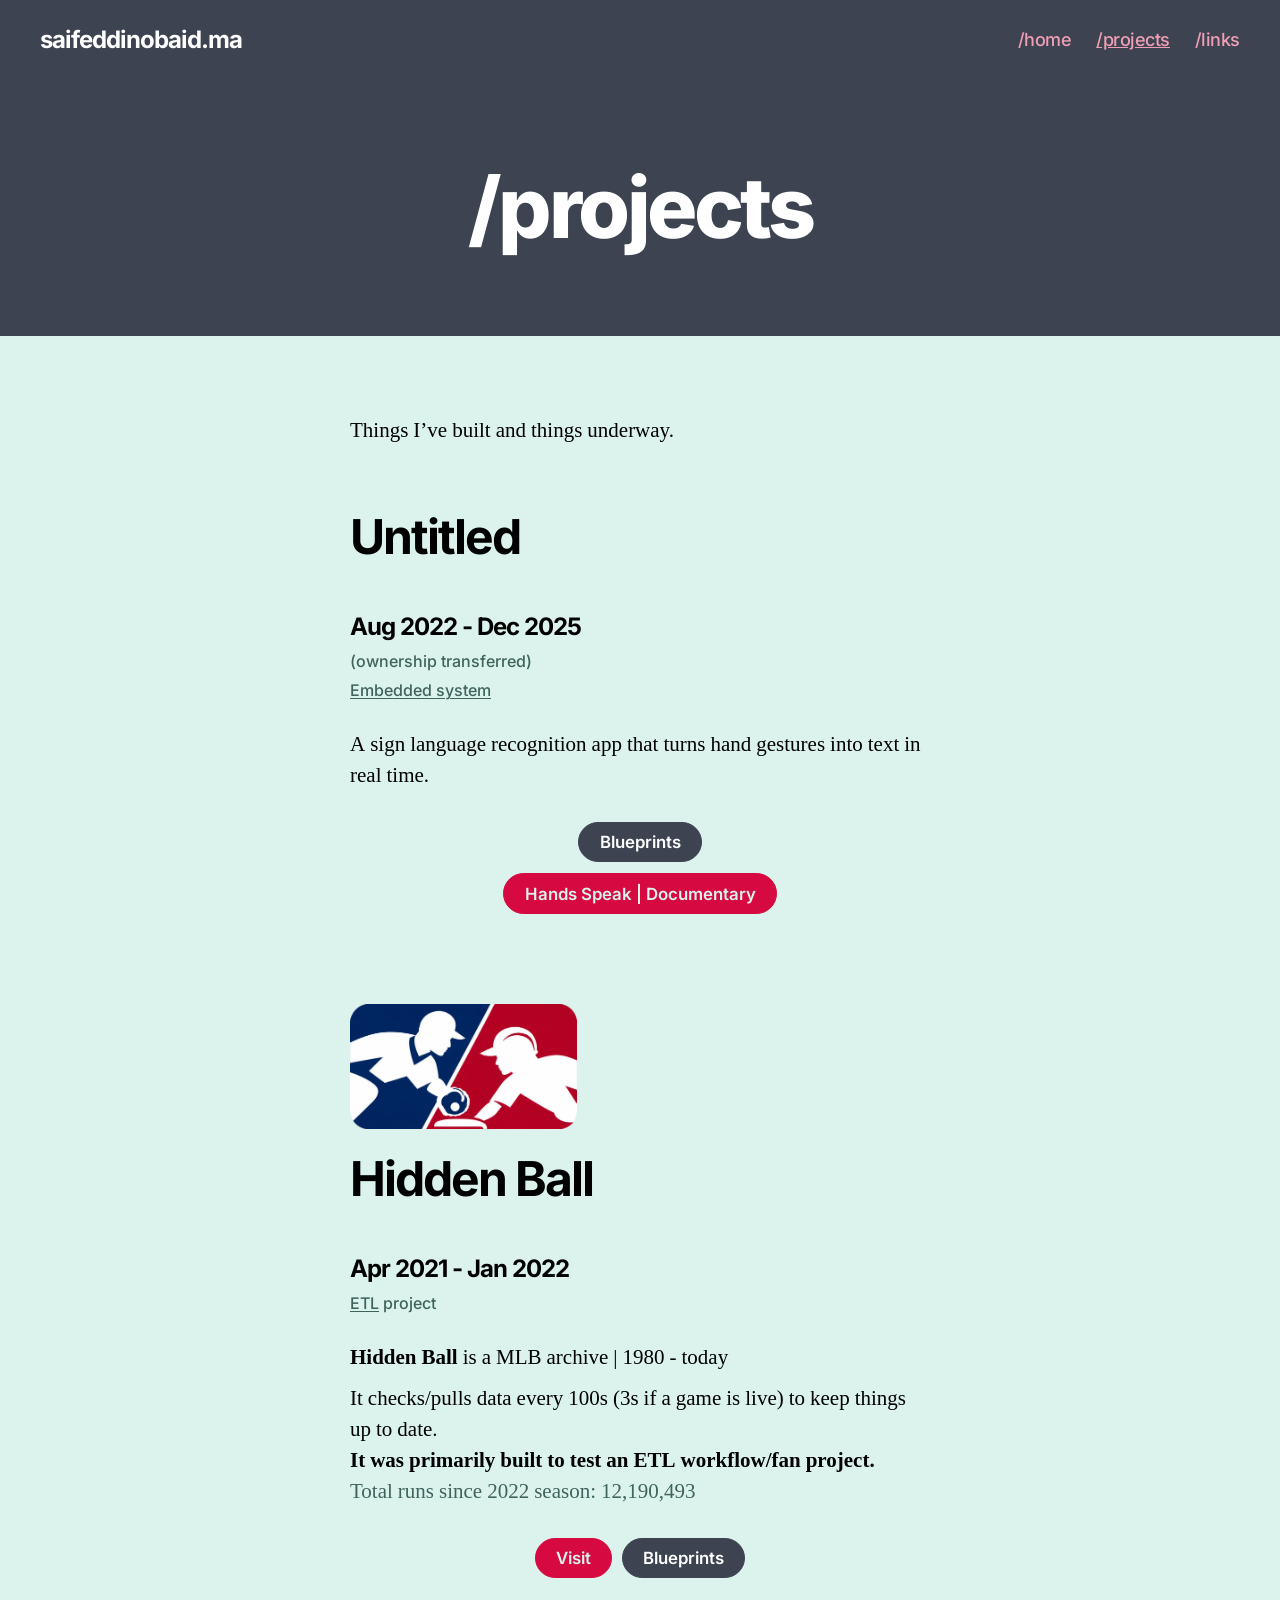
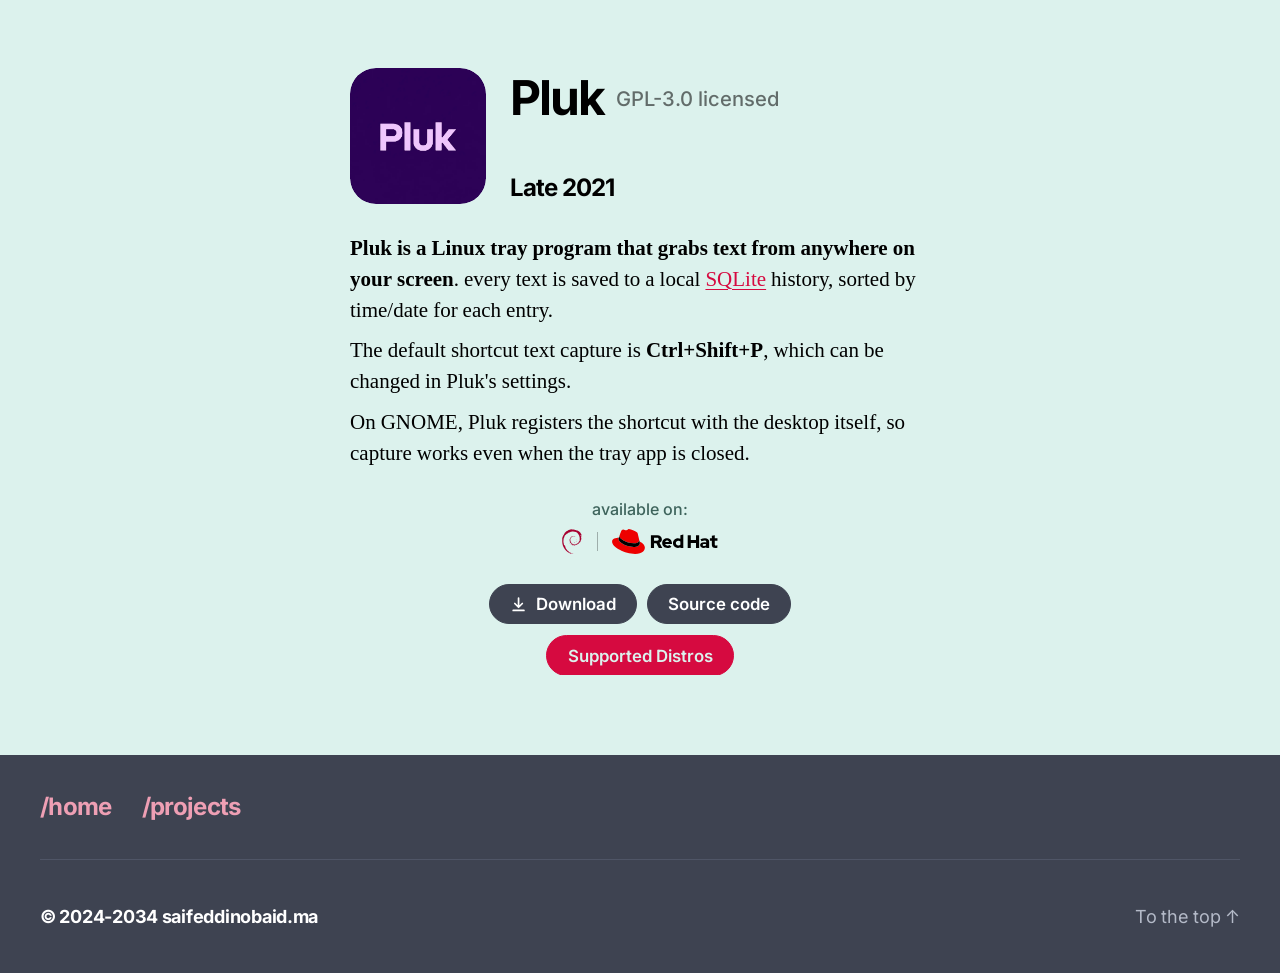
==== commit b3e20cf3: "Add files via upload" ====
--- a/projects/index.html
+++ b/projects/index.html
@@ -166,7 +166,7 @@
 					<div class="footer-credits">
 
 						<p class="footer-copyright">&copy;
-							2026							<a href="/">saifeddinobaid.ma</a>
+							2024-2034							<a href="/">saifeddinobaid.ma</a>
 						</p><!-- .footer-copyright -->
 
 					</div><!-- .footer-credits -->
--- a/assets/tt/projects.css
+++ b/assets/tt/projects.css
@@ -913,93 +913,96 @@
   width: 1em;
 }
 /* =====================================================================
-   Twenty Twenty look for the cards
+   Twenty Twenty layout for the cards: same order and spacing as the theme's own
+   page content   title (h2) > dates (h5) > image > text
    (everything above is the card / pop-up / video code from the old style.css,
    unchanged except: rem sizes x1.6 for the theme's 10px root, and selectors
    prefixed with .entry-content so the theme's heading / link / button rules
    can't override them)
    ===================================================================== */
 
-.entry-content .grid { display: block; }
-
-/* one project after another in the theme's 58rem column, a thin line between them */
+.entry-content .grid { display: block; padding: 0; }
+
+/* no cards, no lines: projects follow each other like the sections of a normal page */
 .entry-content .card { padding: 0; }
 
+.entry-content .card:first-child { margin-top: 3.5rem; }
+
 .entry-content .card + .card {
-  margin-top: 5.6rem;
-  padding-top: 5.6rem;
-  border-top: 1px solid var(--line);
-}
-
-/* banner (256 x 135, slideshow / video poster): square corners like the theme's images */
-.entry-content .card__banner {
-  border-radius: 0;
-  margin: 0 0 2.4rem;
-}
-
-/* everything is left-aligned, like the rest of the theme's text */
-.entry-content .card__main--center { text-align: left; }
-
-.entry-content .card__main--center .card__icon {
-  margin: 0 0 1.6rem;
-}
-
-.entry-content .card__title {
+  margin-top: 3.5rem;
+  padding-top: 0;
+  border-top: 0;
+}
+
+/* title + dates + note + tags, stacked in the theme's heading rhythm */
+.entry-content .card__text {
+  display: flex;
+  flex-direction: column;
+  align-items: flex-start;
+}
+
+.entry-content .card__title      { order: 1; }
+.entry-content .card__years      { order: 2; }
+.entry-content .card__note       { order: 3; }
+.entry-content .card__subtitle   { order: 4; }
+.entry-content .card__tags       { order: 5; }
+
+/* title = the theme's h2 */
+.entry-content .card__title,
+.entry-content .card__main--center .card__title {
   font-family: var(--sans);
   font-weight: 700;
-  font-size: clamp(3.2rem, 5.4vw, 4.2rem);
+  font-size: 3.2rem;
   letter-spacing: -0.0415625em;
-  line-height: 1.15;
+  line-height: 1.25;
   color: #000;
   margin: 0;
   white-space: normal;
 }
 
-.entry-content .card__main--center .card__title {
-  font-size: clamp(3.2rem, 5.4vw, 4.2rem);
-}
-
 .entry-content .card__title-pre {
   font-family: var(--sans);
   letter-spacing: 0;
 }
 
+/* dates = the theme's h5 */
 .entry-content .card__years {
   font-family: var(--sans);
-  font-weight: 600;
-  font-size: 1.9rem;
-  line-height: 1.3;
+  font-weight: 700;
+  font-size: 2.1rem;
+  letter-spacing: -0.0415625em;
+  line-height: 1.25;
+  color: #000;
+  margin: 3.5rem 0 0;
+  white-space: normal;
+}
+
+/* note + tags = the theme's small caption line (Inter, teal-grey) */
+.entry-content .card__note,
+.entry-content .card__tags,
+.entry-content .card__avail-label {
+  font-family: var(--sans);
+  font-weight: 500;
+  font-size: 1.4rem;
+  line-height: 1.2;
+  letter-spacing: normal;
   color: #3e645c;
-  margin: 0.8rem 0 0;
   white-space: normal;
 }
 
-.entry-content .card__note {
+.entry-content .card__note { margin: 1rem 0 0; }
+.entry-content .card__tags { margin: 1rem 0 0; }
+
+.entry-content .card__subtitle {
   font-family: var(--sans);
   font-weight: 500;
-  font-size: 1.5rem;
-  line-height: 1.3;
-  color: #3e645c;
-  margin: 0.4rem 0 0;
+  font-size: 1.6rem;
+  color: #000;
+  margin: 1rem 0 0;
   white-space: normal;
 }
 
-.entry-content .card__subtitle {
-  font-family: var(--sans);
-  font-size: 2rem;
-  color: #000;
-  white-space: normal;
-}
-
-/* tags under the title + links inside the description: the theme's accent colour */
-.entry-content .card__tags {
-  font-family: var(--sans);
-  font-size: 1.8rem;
-  line-height: 1.3;
-  margin: 0.8rem 0 0;
-  white-space: normal;
-}
-
+/* tag buttons look like the theme's caption links: same teal-grey, underlined */
 .entry-content .card__tag {
   display: inline;
   appearance: none;
@@ -1011,43 +1014,56 @@
   margin: 0;
   font-family: inherit;
   font-size: inherit;
-  font-weight: 700;
+  font-weight: 500;
   line-height: inherit;
   letter-spacing: inherit;
   text-transform: none;
-  color: #d60a40;
+  color: #3e645c;
   text-decoration: underline;
   text-underline-offset: 0.15em;
-  text-decoration-thickness: 1.5px;
+  text-decoration-thickness: 1px;
 }
 
 .entry-content .card__tag:focus-visible {
-  outline: 2px solid #d60a40;
+  outline: 2px solid #3e645c;
   outline-offset: 3px;
 }
 
-.entry-content .card__tag-sep { color: #d60a40; }
-
-.entry-content .card__desc .card__tag { color: #d60a40; }
+.entry-content .card__tag-sep { color: #3e645c; }
+
+/* links inside the description = the theme's text links: accent colour, underlined */
+.entry-content .card__desc .card__tag {
+  color: #d60a40;
+  font-weight: inherit;
+  text-decoration-thickness: 1px;
+}
 .entry-content .card__desc .card__tag:focus-visible { outline-color: #d60a40; }
 .entry-content .card__desc .card__tag--ink { color: #3e4351; }
 .entry-content .card__desc .card__tag--ink:focus-visible { outline-color: #3e4351; }
 
 @media (hover: hover) and (pointer: fine) {
-  .entry-content .card__tag:hover { background: rgba(214, 10, 64, 0.12); text-decoration: underline; }
+  .entry-content .card__tag:hover { background: rgba(62, 100, 92, 0.14); text-decoration: underline; }
   .entry-content .card__desc .card__tag:hover { background: rgba(214, 10, 64, 0.12); }
   .entry-content .card__desc .card__tag--ink:hover { background: rgba(62, 67, 81, 0.12); }
 }
 
-/* description: the theme's body text (serif, 21px) */
+/* banner / slideshow / video poster: first thing in the project, full width of the column
+   (square corners, no frame like the theme's images); the logo + title come below it */
+.entry-content .card__banner {
+  border: 0;
+  border-radius: 0;
+  margin: 0 0 4rem;
+}
+
+/* description = the theme's paragraph text (size and line-height follow the screen) */
 .entry-content .card__desc {
   font-family: inherit;
   font-weight: 400;
-  font-size: 2.1rem;
-  line-height: 1.5;
+  font-size: inherit;
+  line-height: 1.4;
   letter-spacing: normal;
   color: #000;
-  margin: 2.4rem 0 0;
+  margin: 3rem 0 0;
 }
 
 .entry-content .card__main--center .card__desc {
@@ -1055,20 +1071,20 @@
   margin-right: 0;
 }
 
+/* a project that starts with its logo (no banner above it) gets a little more room above it,
+   so the logo doesn't read as the end of the previous project */
+.entry-content .card + .card:has(> .card__main > .card__icon):not(:has(> .card__banner)) { margin-top: 6rem; }
+
+.entry-content .card__main--center { text-align: left; }
+.entry-content .card__main--center .card__icon { margin: 0 0 2rem; }
+
 /* "available on:" + Linux logos */
 .entry-content .card__avail {
-  text-align: left;
-  margin-top: 2.4rem;
-}
-
-.entry-content .card__avail-label {
-  font-family: var(--sans);
-  font-weight: 600;
-  font-size: 1.6rem;
-  color: #3e645c;
-}
-
-.entry-content .card__avail-list { justify-content: flex-start; }
+  text-align: center;
+  margin-top: 3rem;
+}
+
+.entry-content .card__avail-list { justify-content: center; }
 .entry-content .card__avail-sep { border-left-color: rgba(0, 0, 0, 0.28); }
 
 .entry-content .card__play-label {
@@ -1083,13 +1099,13 @@
   .entry-content .card__dot { animation: none; }
 }
 
-/* buttons: left-aligned rows, the theme's accent / header colours */
+/* buttons: centered rows, the theme's accent / header colours */
 .entry-content .card__actions,
 .entry-content .card__actions--center,
-.entry-content .card__actions-row { justify-content: flex-start; }
-
-.entry-content .card__actions { margin-top: 3.2rem; }
-.entry-content .card__actions.card__actions--split { align-items: flex-start; }
+.entry-content .card__actions-row { justify-content: center; }
+
+.entry-content .card__actions { margin-top: 3rem; }
+.entry-content .card__actions.card__actions--split { align-items: center; }
 
 .entry-content .btn {
   font-family: var(--sans);
@@ -1136,7 +1152,25 @@
 .entry-content .empty {
   font-family: var(--sans);
   color: #3e645c;
-  border-top-color: var(--line);
+  border-top-color: #a8d5cd;
+}
+
+/* wide screens: the theme's larger heading sizes and spacing (it switches at 700px) */
+@media (min-width: 700px) {
+  .entry-content .card:first-child { margin-top: 6rem; }
+  .entry-content .card + .card { margin-top: 6rem; }
+  .entry-content .card + .card:has(> .card__main > .card__icon):not(:has(> .card__banner)) { margin-top: 9rem; }
+
+  .entry-content .card__title,
+  .entry-content .card__main--center .card__title { font-size: 4.8rem; }
+
+  .entry-content .card__years { font-size: 2.4rem; margin-top: 4.5rem; }
+
+  .entry-content .card__note,
+  .entry-content .card__tags,
+  .entry-content .card__avail-label { font-size: 1.6rem; }
+
+  .entry-content .card__desc { line-height: 1.476; }
 }
 
 /* ---------------------------------------------------------------------
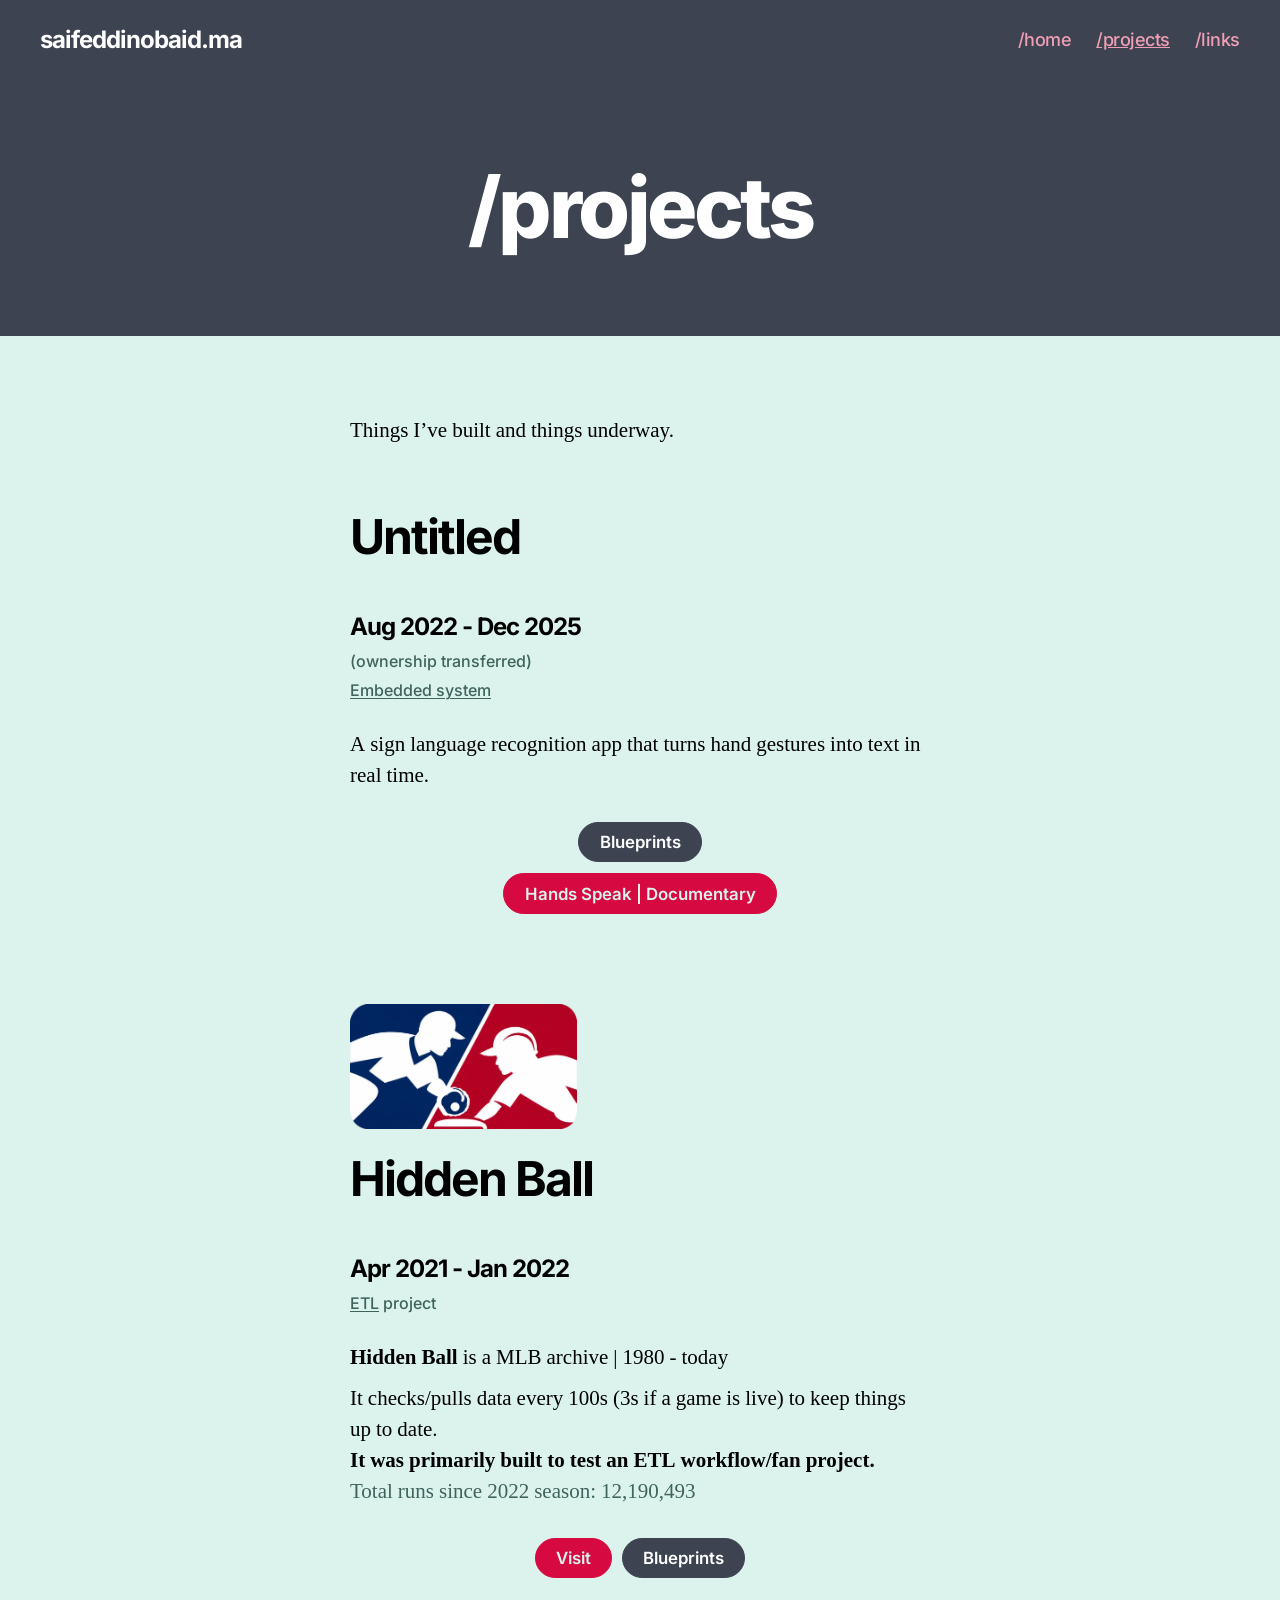
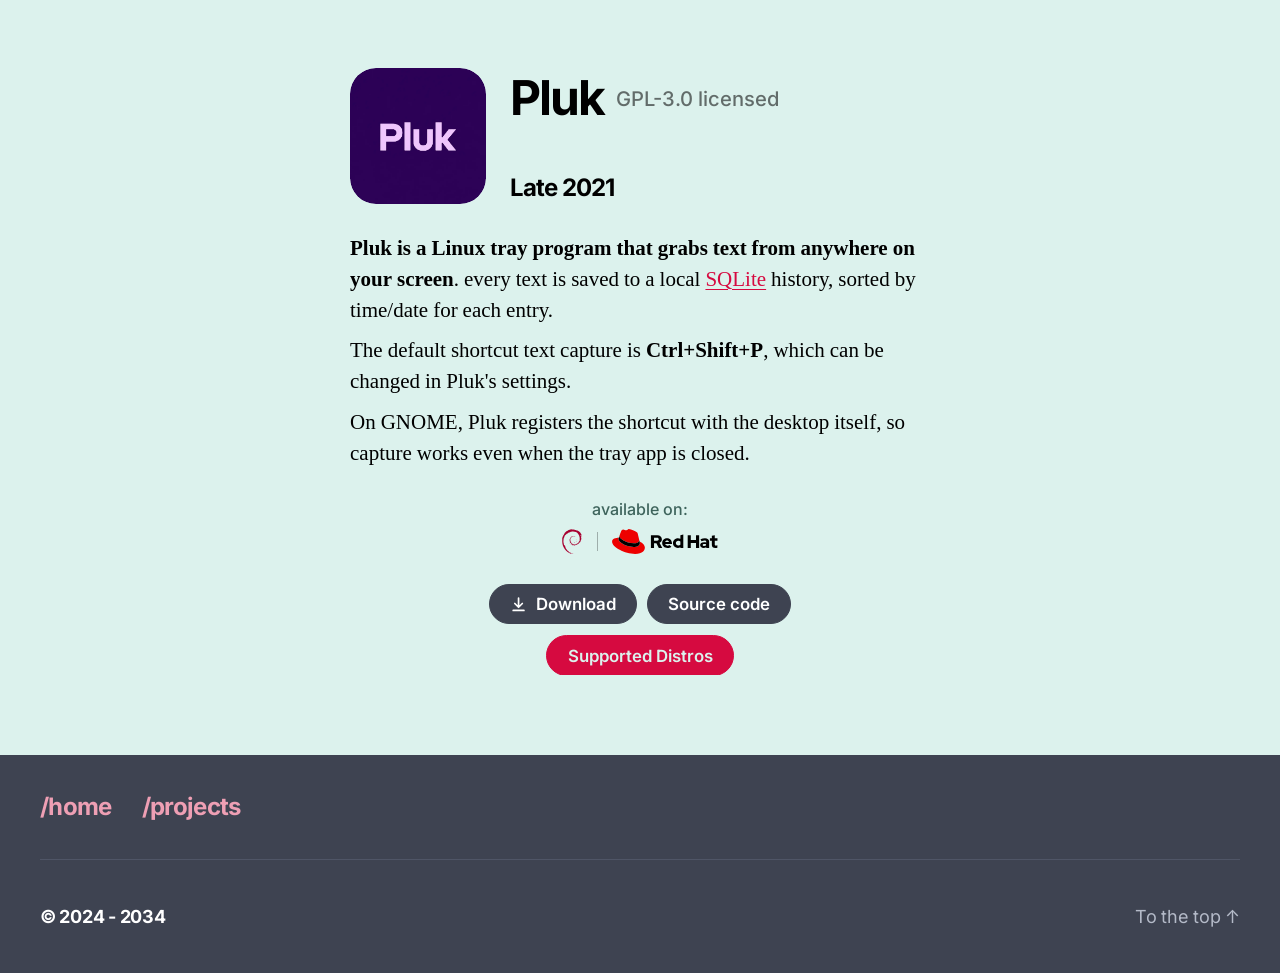
==== commit 51c32fd6: "Add files via upload" ====
--- a/projects/index.html
+++ b/projects/index.html
@@ -166,7 +166,7 @@
 					<div class="footer-credits">
 
 						<p class="footer-copyright">&copy;
-							2024-2034							<a href="/">saifeddinobaid.ma</a>
+							2024 - 2034
 						</p><!-- .footer-copyright -->
 
 					</div><!-- .footer-credits -->
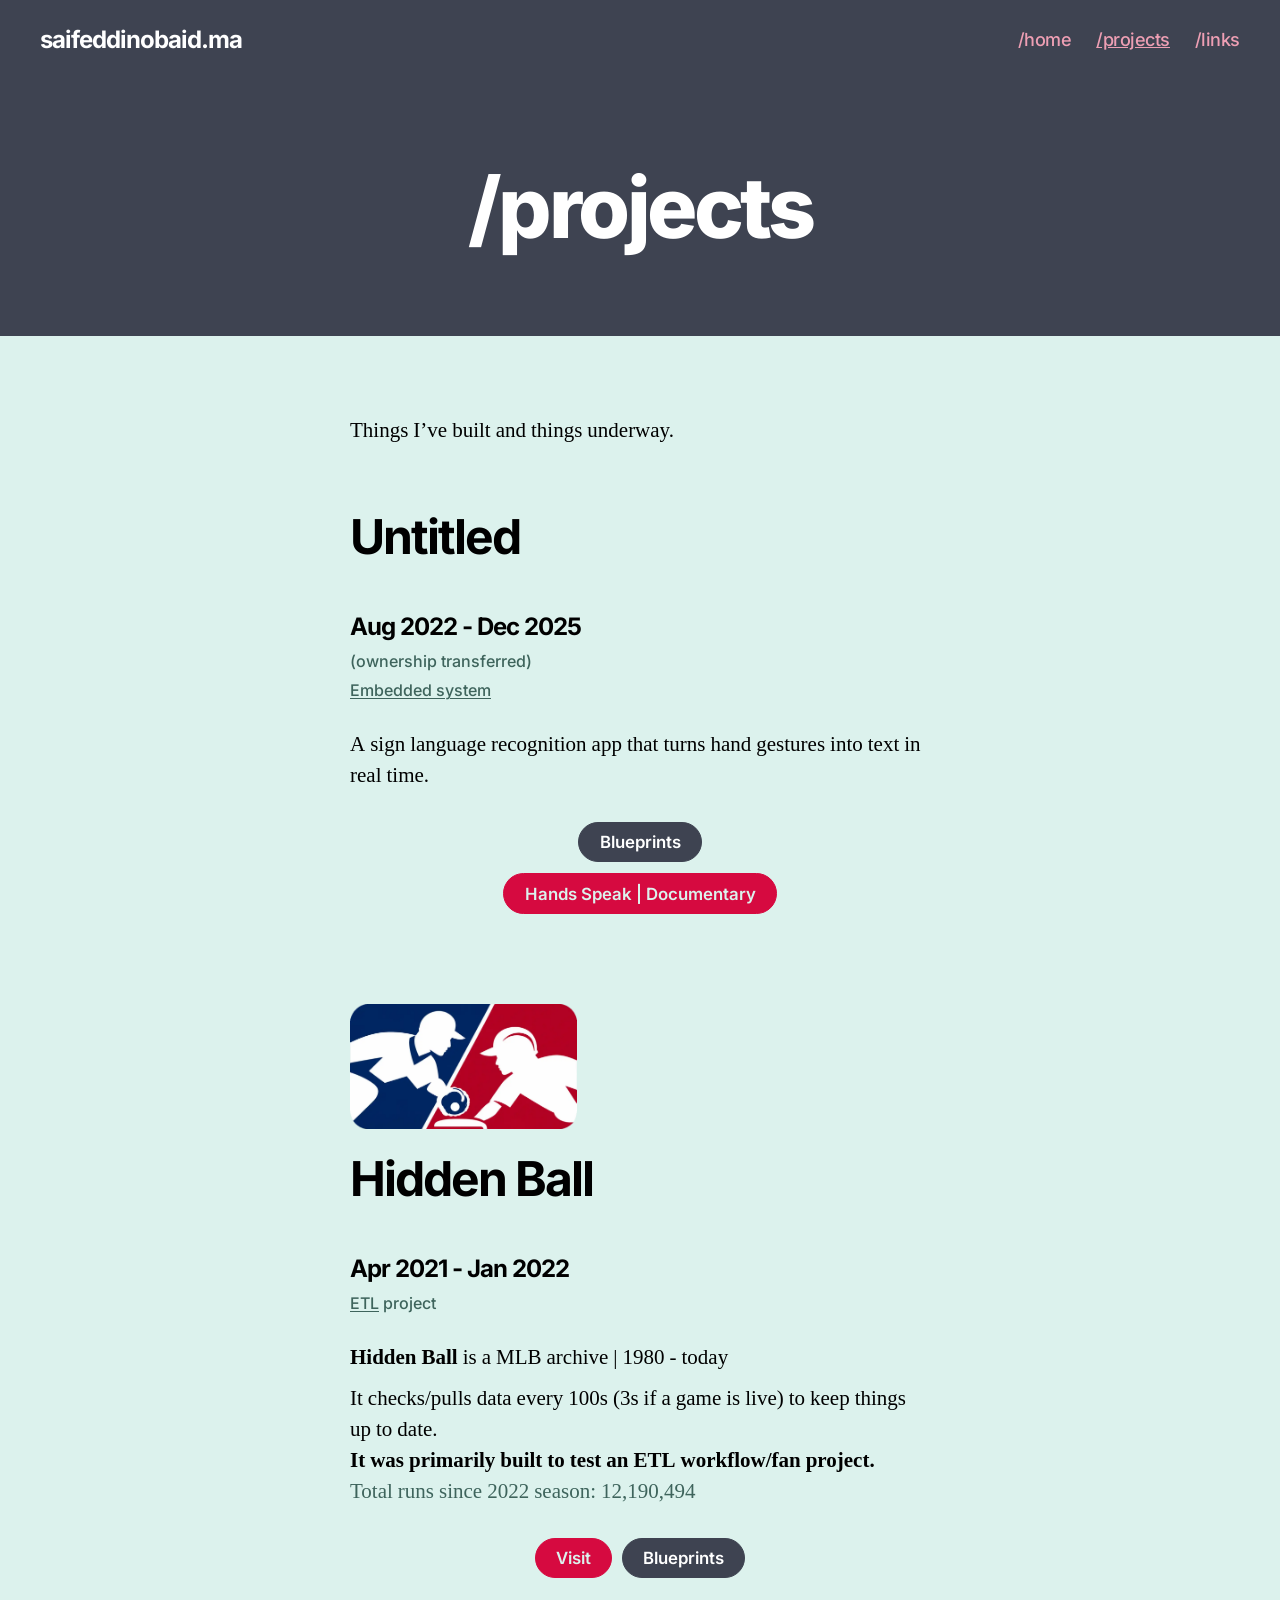
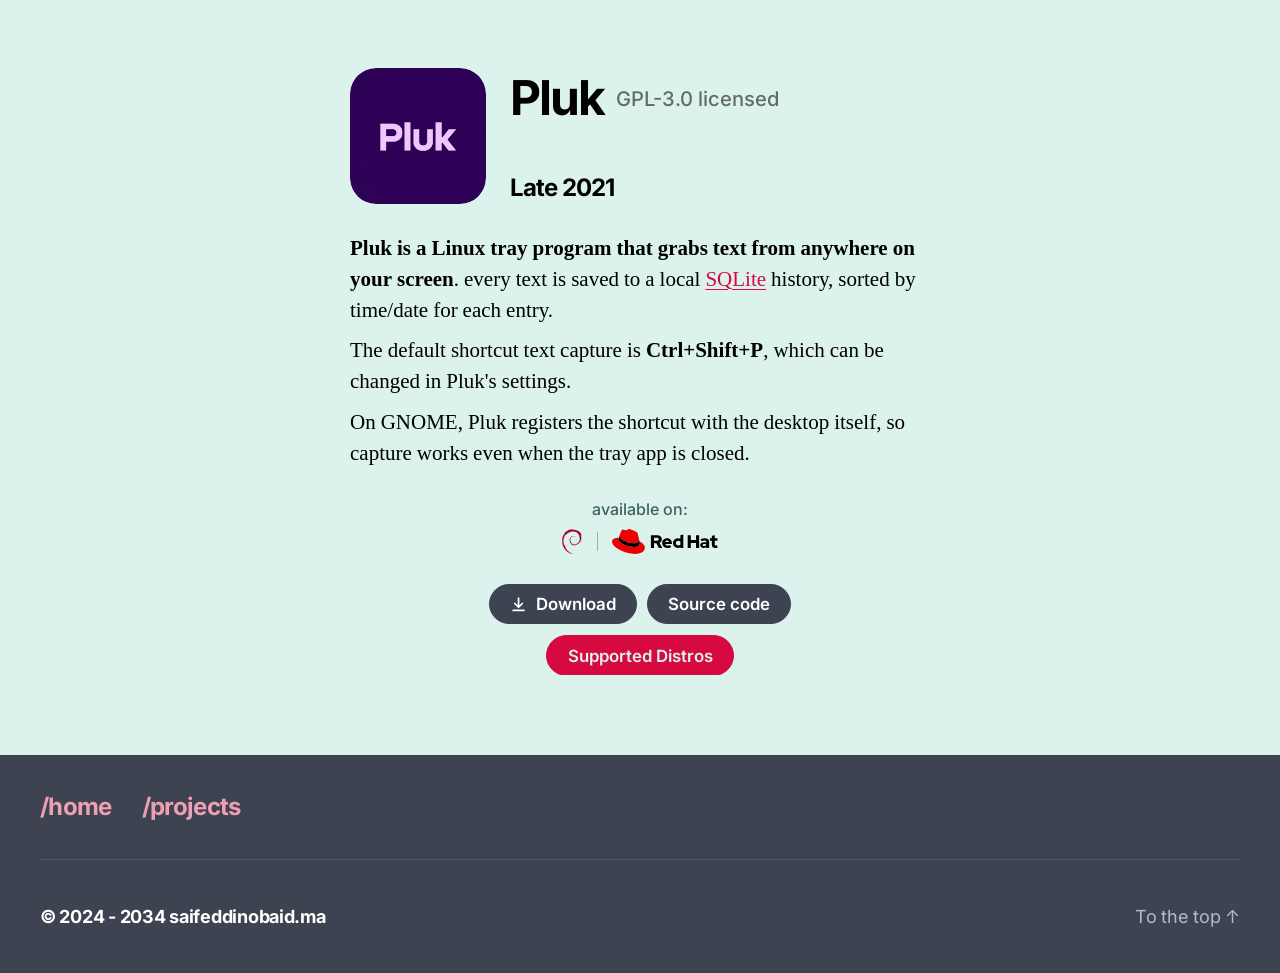
==== commit d9dc89e9: "Add files via upload" ====
--- a/projects/index.html
+++ b/projects/index.html
@@ -166,7 +166,7 @@
 					<div class="footer-credits">
 
 						<p class="footer-copyright">&copy;
-							2024 - 2034
+							2024 - 2034							<a href="/">saifeddinobaid.ma</a>
 						</p><!-- .footer-copyright -->
 
 					</div><!-- .footer-credits -->
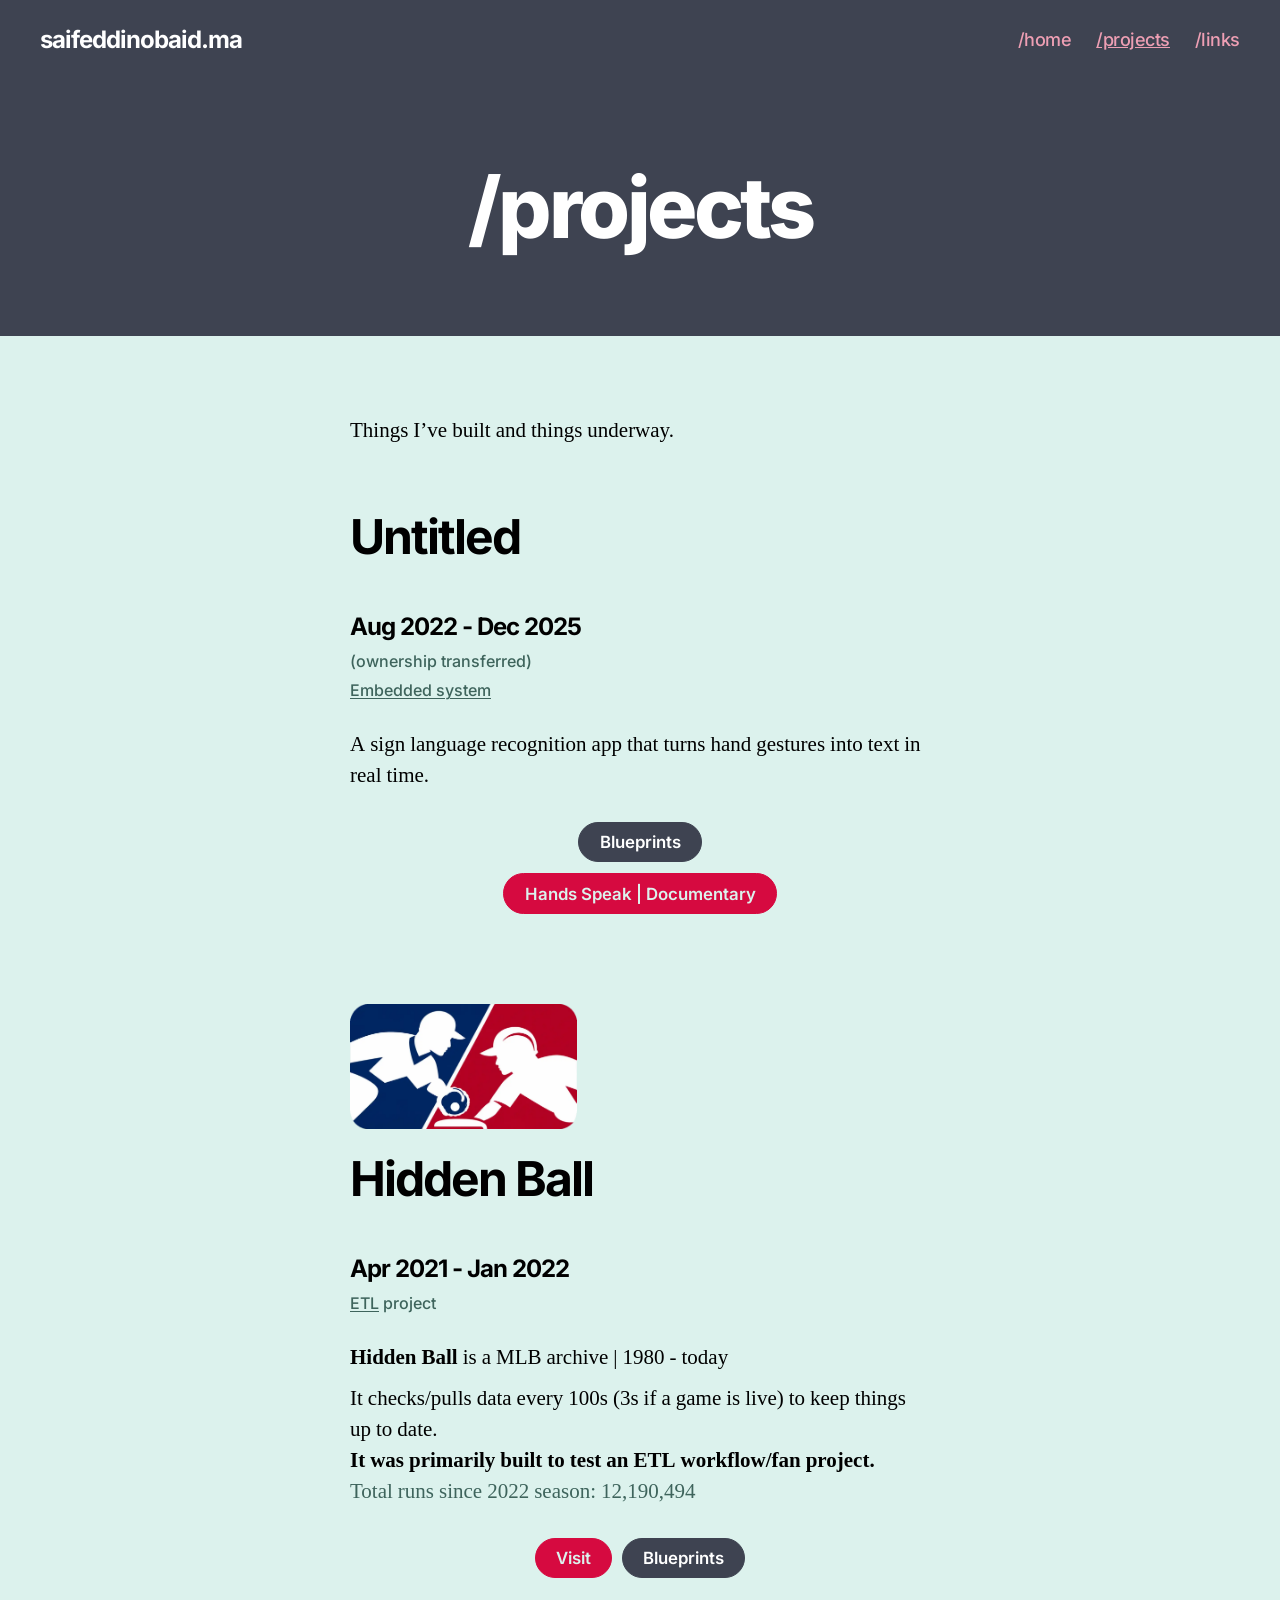
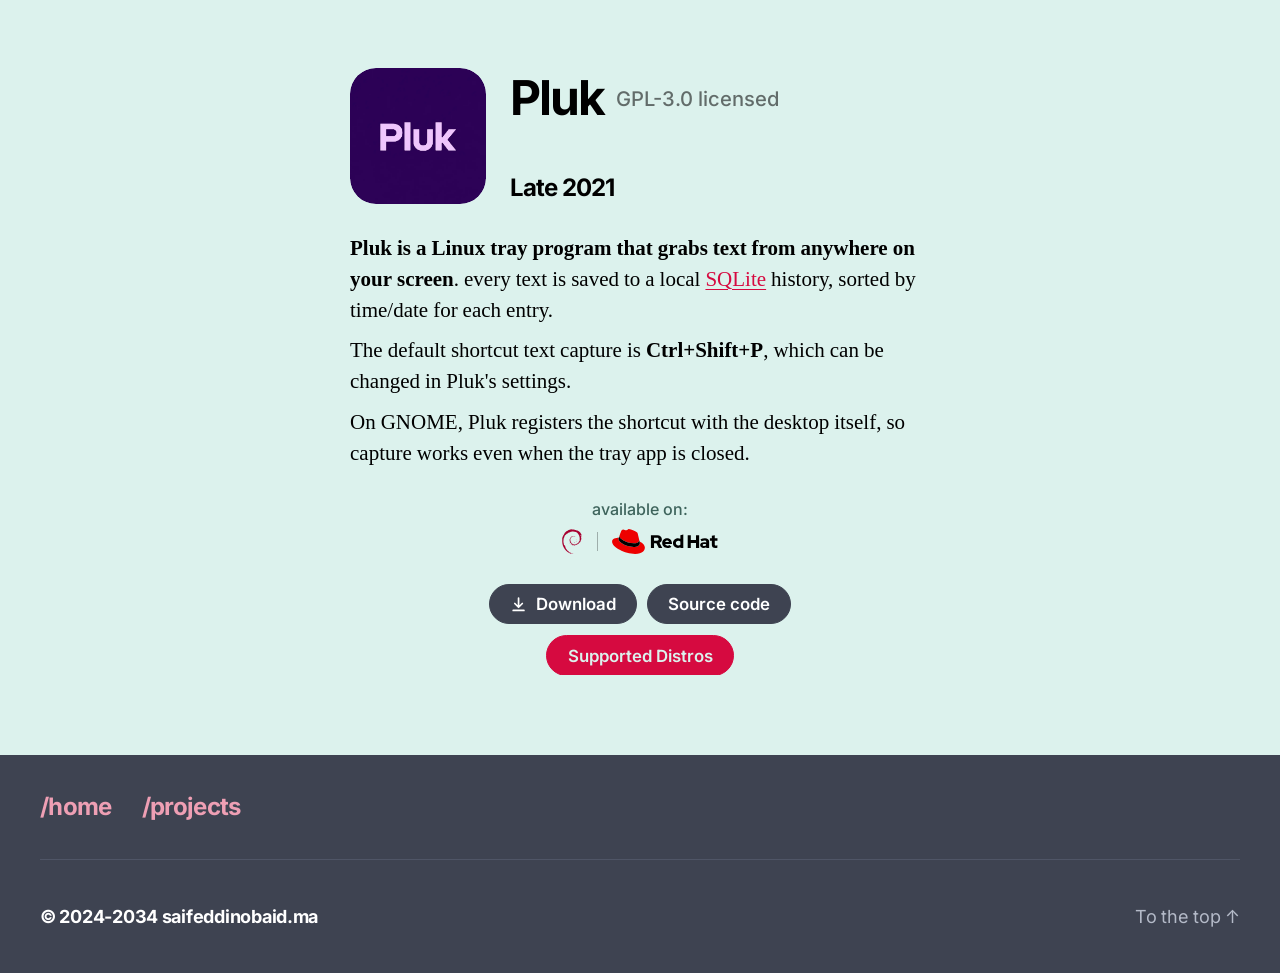
==== commit ba8dfbd4: "Add files via upload" ====
--- a/projects/index.html
+++ b/projects/index.html
@@ -166,7 +166,7 @@
 					<div class="footer-credits">
 
 						<p class="footer-copyright">&copy;
-							2024 - 2034							<a href="/">saifeddinobaid.ma</a>
+							2024-2034							<a href="/">saifeddinobaid.ma</a>
 						</p><!-- .footer-copyright -->
 
 					</div><!-- .footer-credits -->
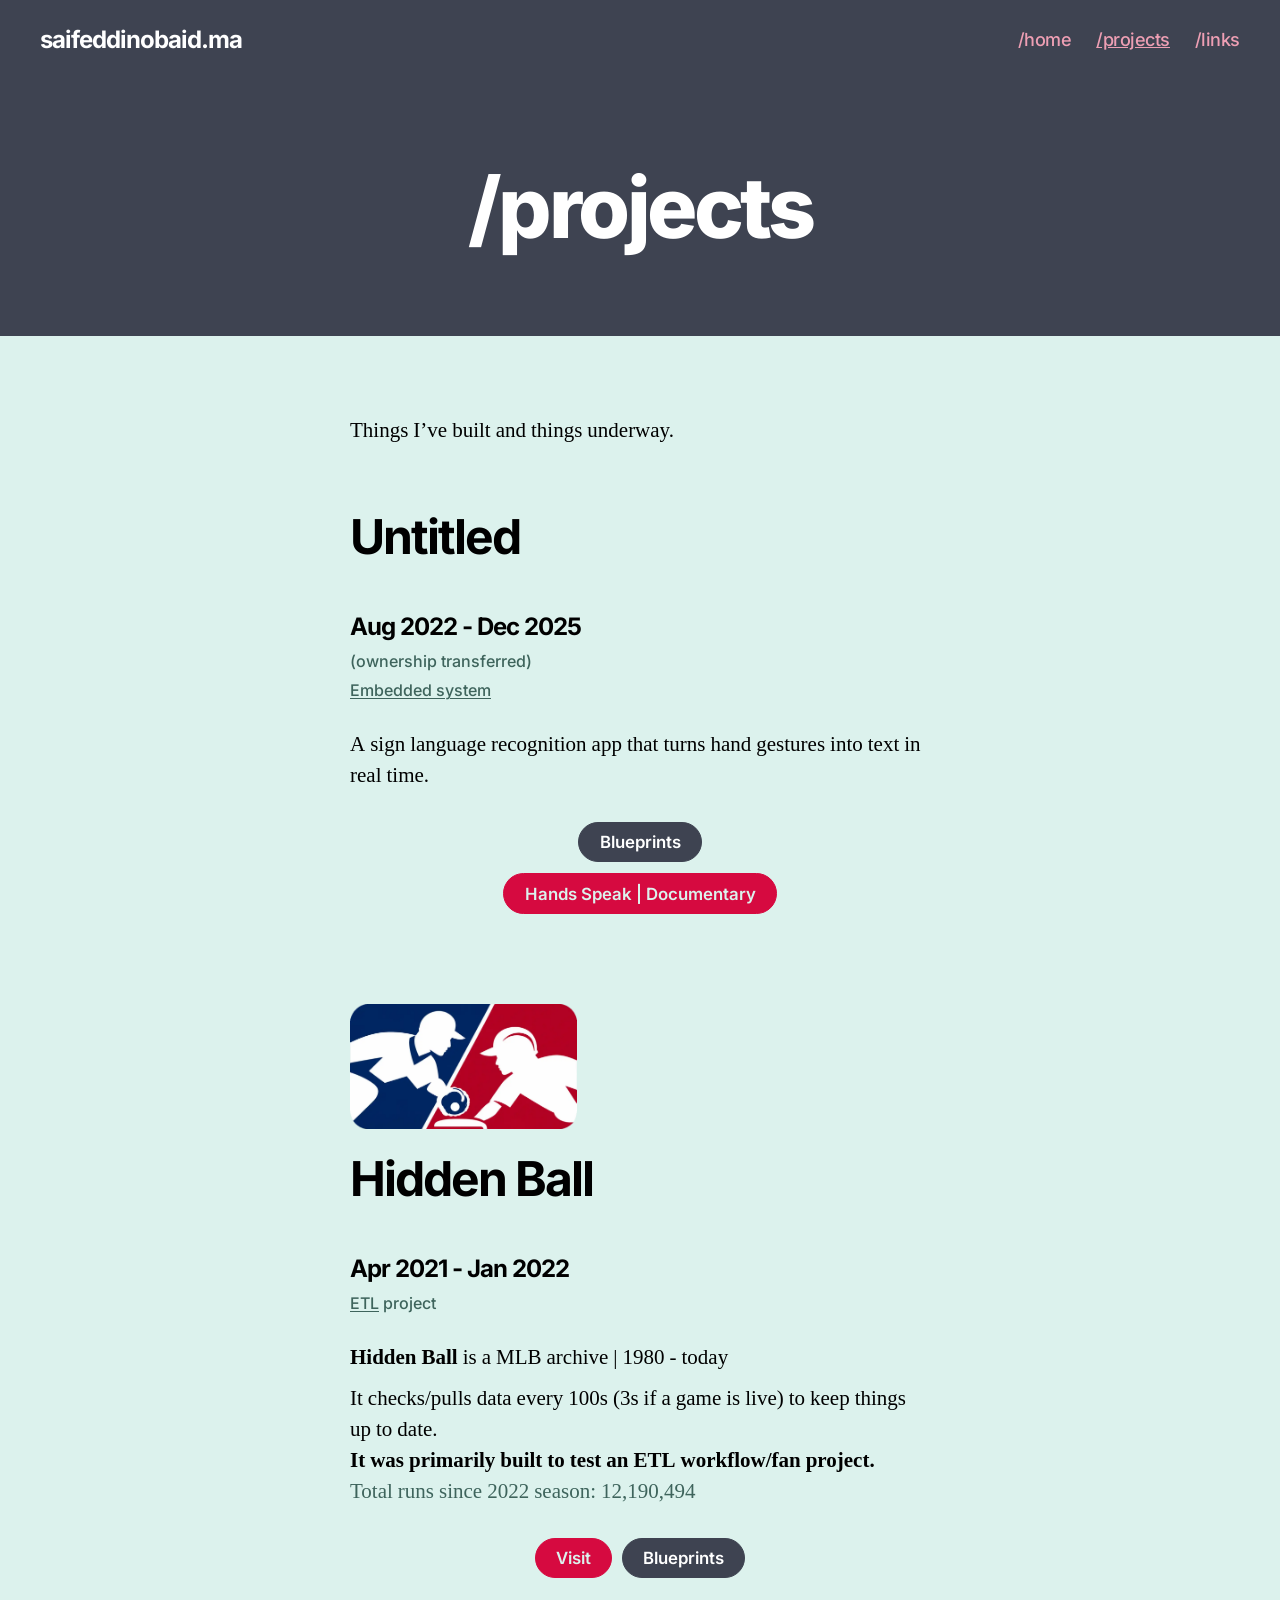
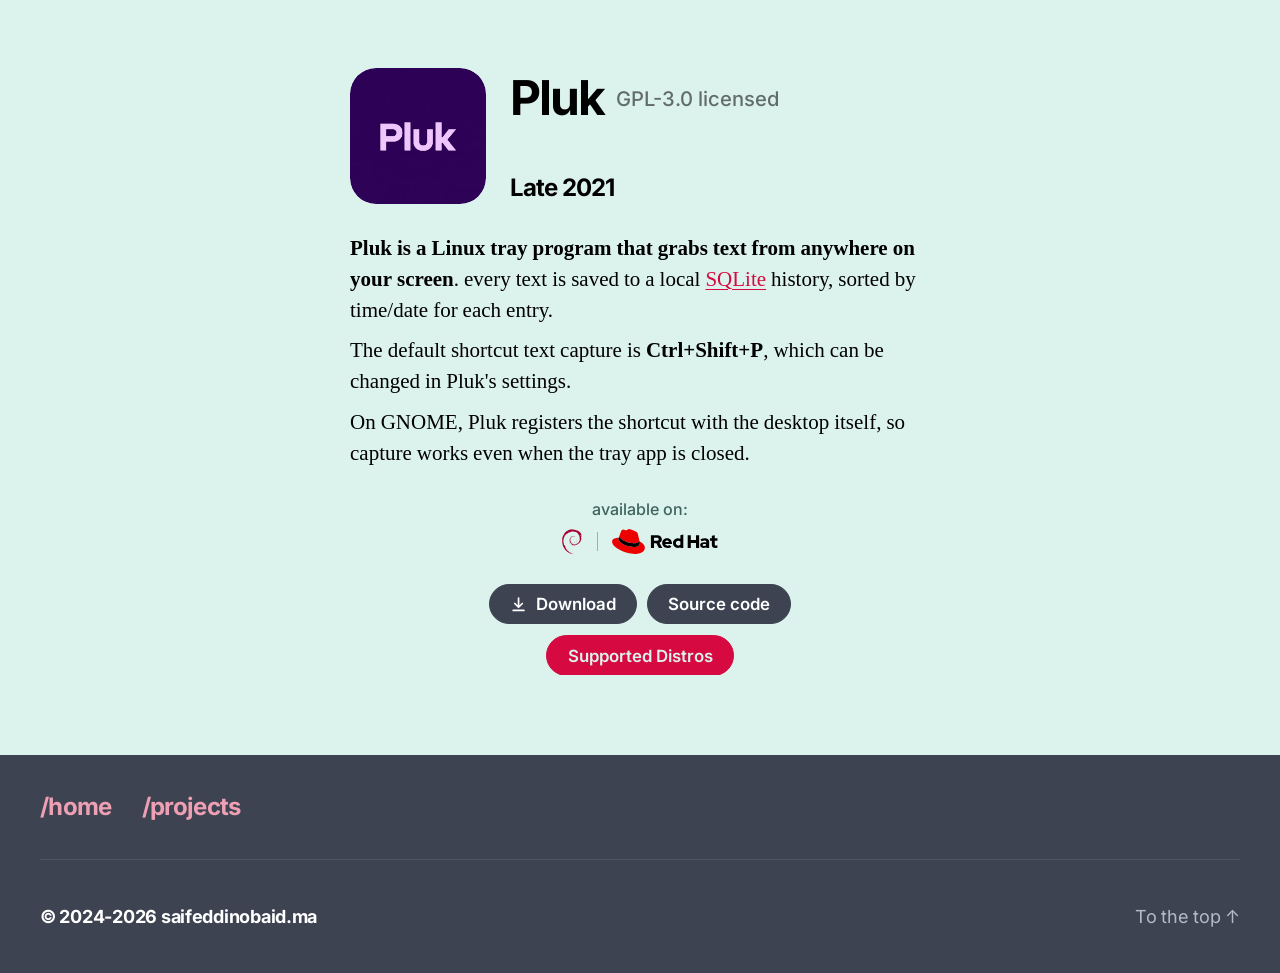
==== commit 0ec14ba9: "Add files via upload" ====
--- a/projects/index.html
+++ b/projects/index.html
@@ -166,7 +166,7 @@
 					<div class="footer-credits">
 
 						<p class="footer-copyright">&copy;
-							2024-2034							<a href="/">saifeddinobaid.ma</a>
+							2024-<span id="footer-year">2026</span><script>document.getElementById("footer-year").textContent = new Date().getFullYear();</script>							<a href="/">saifeddinobaid.ma</a>
 						</p><!-- .footer-copyright -->
 
 					</div><!-- .footer-credits -->
